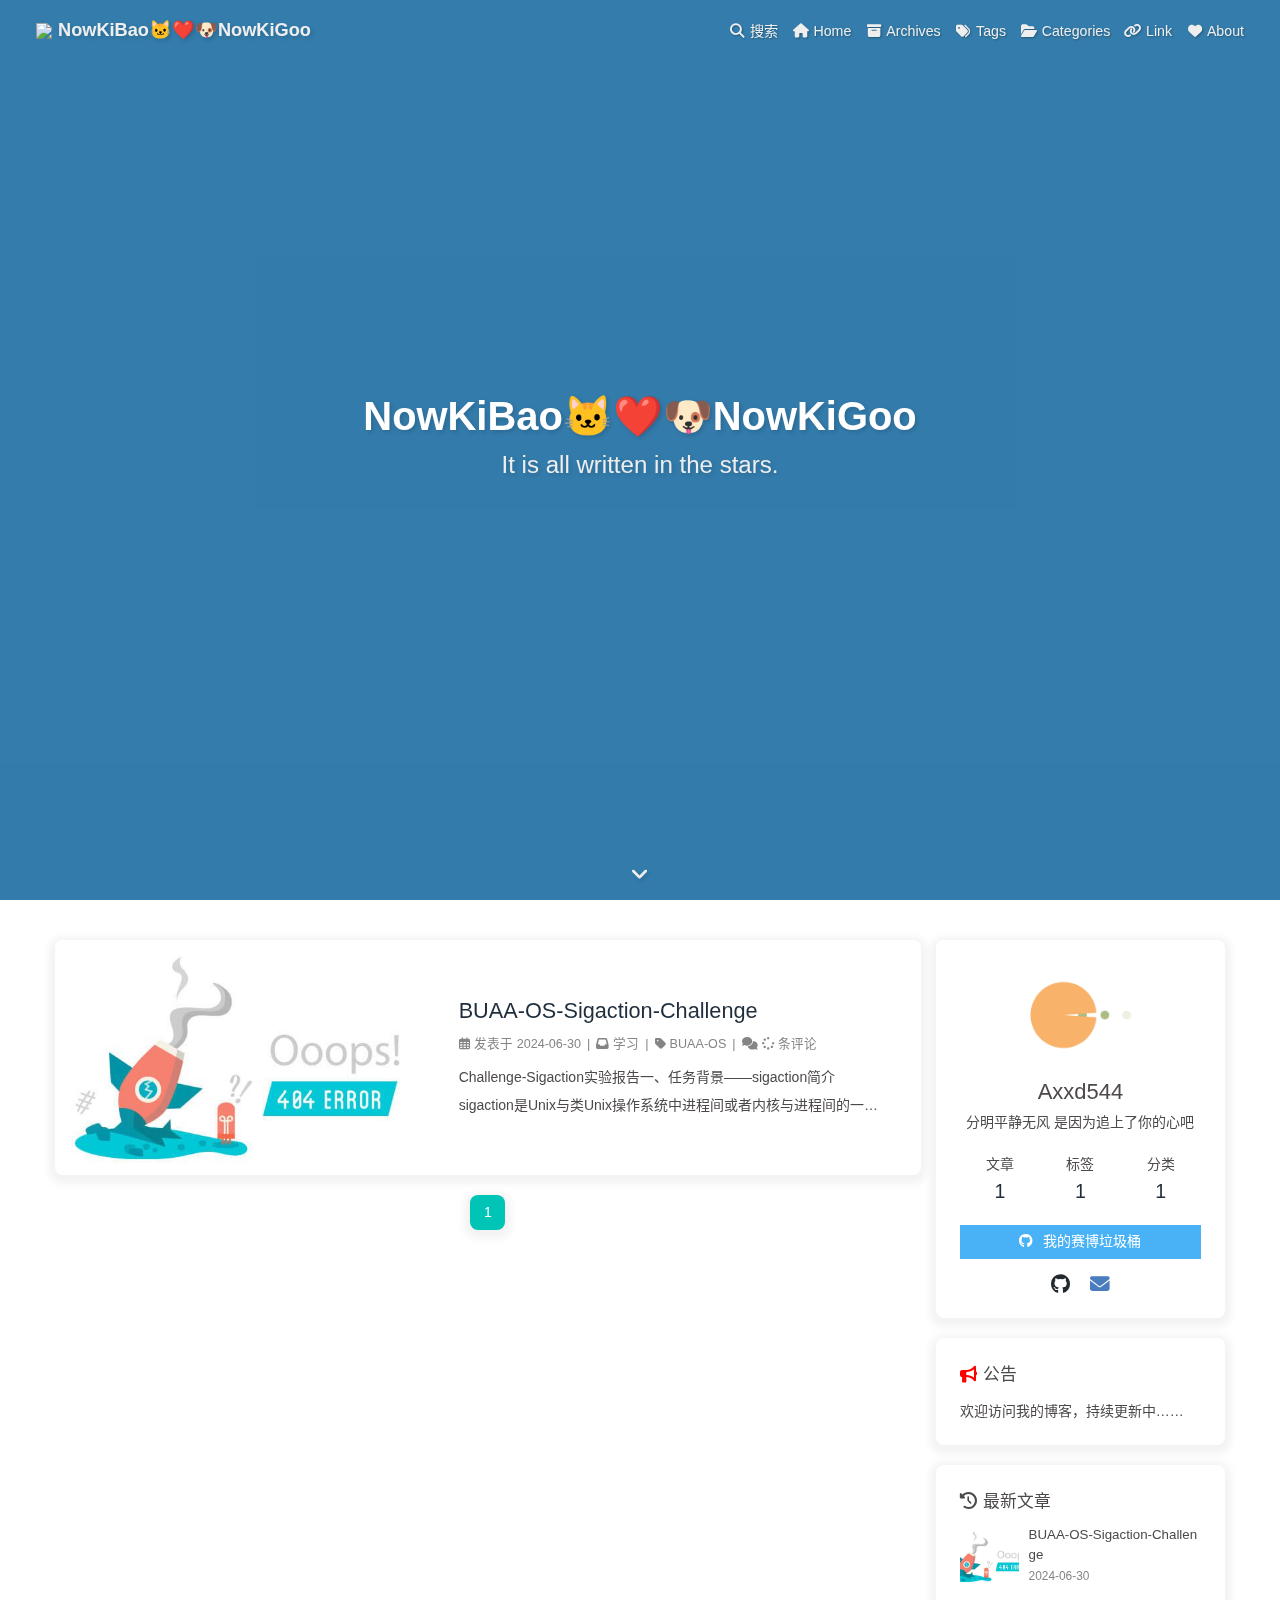
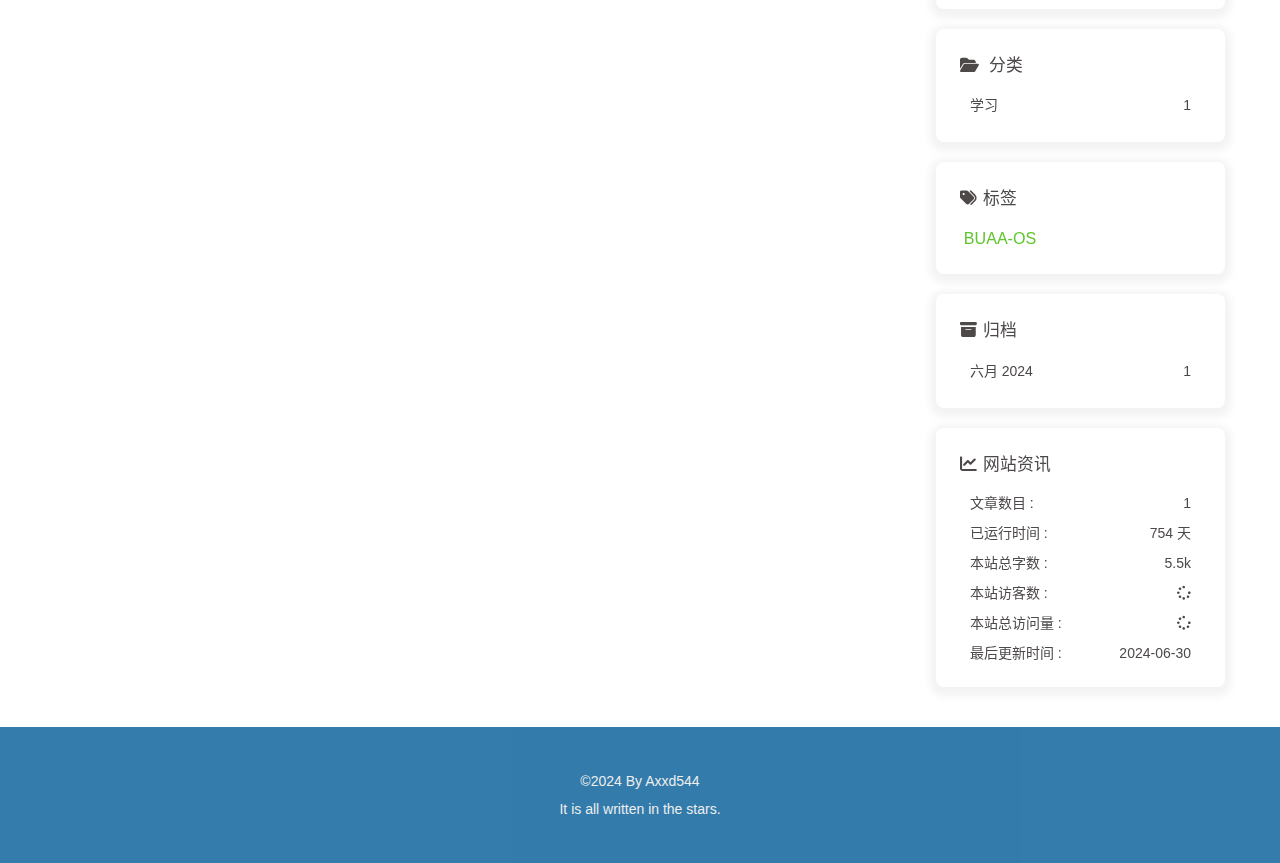
==== index.html @ 332877c7 "Site updated: 2024-06-30 18:01:57" ====
<!DOCTYPE html><html lang="zh-CN" data-theme="light"><head><meta charset="UTF-8"><meta http-equiv="X-UA-Compatible" content="IE=edge"><meta name="viewport" content="width=device-width, initial-scale=1.0,viewport-fit=cover"><title>NowKiBao🐱❤️🐶NowKiGoo</title><meta name="author" content="Axxd544"><meta name="copyright" content="Axxd544"><meta name="format-detection" content="telephone=no"><meta name="theme-color" content="#ffffff"><meta name="description" content="分明平静无风 是因为追上了你的心吧">
<meta property="og:type" content="website">
<meta property="og:title" content="NowKiBao🐱❤️🐶NowKiGoo">
<meta property="og:url" content="http://axxd544.github.io/index.html">
<meta property="og:site_name" content="NowKiBao🐱❤️🐶NowKiGoo">
<meta property="og:description" content="分明平静无风 是因为追上了你的心吧">
<meta property="og:locale" content="zh_CN">
<meta property="og:image" content="http://axxd544.github.io/img/%E5%BE%AE%E4%BF%A1%E5%9B%BE%E7%89%87_20240629170330.jpg">
<meta property="article:author" content="Axxd544">
<meta property="article:tag" content="BUAA, &#39;软件学院&#39;, &#39;恋爱日常&#39;, &#39;学习日常&#39;">
<meta name="twitter:card" content="summary">
<meta name="twitter:image" content="http://axxd544.github.io/img/%E5%BE%AE%E4%BF%A1%E5%9B%BE%E7%89%87_20240629170330.jpg"><link rel="shortcut icon" href="/img%5C%E5%BE%AE%E4%BF%A1%E5%9B%BE%E7%89%87_20240629171935.jpg"><link rel="canonical" href="http://axxd544.github.io/index.html"><link rel="preconnect" href="//cdn.jsdelivr.net"/><link rel="preconnect" href="//busuanzi.ibruce.info"/><link rel="stylesheet" href="/css/index.css?v=4.13.0"><link rel="stylesheet" href="https://cdn.jsdelivr.net/npm/@fortawesome/fontawesome-free@6.5.1/css/all.min.css"><link rel="stylesheet" href="https://cdn.jsdelivr.net/npm/@fancyapps/ui@5.0.33/dist/fancybox/fancybox.min.css" media="print" onload="this.media='all'"><script>const GLOBAL_CONFIG = {
  root: '/',
  algolia: undefined,
  localSearch: {"path":"/search.xml","preload":false,"top_n_per_article":5,"unescape":true,"languages":{"hits_empty":"找不到您查询的内容：${query}","hits_stats":"共找到 ${hits} 篇文章"}},
  translate: undefined,
  noticeOutdate: undefined,
  highlight: {"plugin":"highlight.js","highlightCopy":true,"highlightLang":true,"highlightHeightLimit":200},
  copy: {
    success: '复制成功',
    error: '复制错误',
    noSupport: '浏览器不支持'
  },
  relativeDate: {
    homepage: false,
    post: false
  },
  runtime: '天',
  dateSuffix: {
    just: '刚刚',
    min: '分钟前',
    hour: '小时前',
    day: '天前',
    month: '个月前'
  },
  copyright: {"limitCount":50,"languages":{"author":"作者: Axxd544","link":"链接: ","source":"来源: NowKiBao🐱❤️🐶NowKiGoo","info":"著作权归作者所有。商业转载请联系作者获得授权，非商业转载请注明出处。"}},
  lightbox: 'fancybox',
  Snackbar: undefined,
  infinitegrid: {
    js: 'https://cdn.jsdelivr.net/npm/@egjs/infinitegrid@4.11.1/dist/infinitegrid.min.js',
    buttonText: '加载更多'
  },
  isPhotoFigcaption: false,
  islazyload: false,
  isAnchor: false,
  percent: {
    toc: true,
    rightside: false,
  },
  autoDarkmode: false
}</script><script id="config-diff">var GLOBAL_CONFIG_SITE = {
  title: 'NowKiBao🐱❤️🐶NowKiGoo',
  isPost: false,
  isHome: true,
  isHighlightShrink: false,
  isToc: false,
  postUpdate: '2024-06-30 18:00:19'
}</script><script>(win=>{
      win.saveToLocal = {
        set: (key, value, ttl) => {
          if (ttl === 0) return
          const now = Date.now()
          const expiry = now + ttl * 86400000
          const item = {
            value,
            expiry
          }
          localStorage.setItem(key, JSON.stringify(item))
        },
      
        get: key => {
          const itemStr = localStorage.getItem(key)
      
          if (!itemStr) {
            return undefined
          }
          const item = JSON.parse(itemStr)
          const now = Date.now()
      
          if (now > item.expiry) {
            localStorage.removeItem(key)
            return undefined
          }
          return item.value
        }
      }
    
      win.getScript = (url, attr = {}) => new Promise((resolve, reject) => {
        const script = document.createElement('script')
        script.src = url
        script.async = true
        script.onerror = reject
        script.onload = script.onreadystatechange = function() {
          const loadState = this.readyState
          if (loadState && loadState !== 'loaded' && loadState !== 'complete') return
          script.onload = script.onreadystatechange = null
          resolve()
        }

        Object.keys(attr).forEach(key => {
          script.setAttribute(key, attr[key])
        })

        document.head.appendChild(script)
      })
    
      win.getCSS = (url, id = false) => new Promise((resolve, reject) => {
        const link = document.createElement('link')
        link.rel = 'stylesheet'
        link.href = url
        if (id) link.id = id
        link.onerror = reject
        link.onload = link.onreadystatechange = function() {
          const loadState = this.readyState
          if (loadState && loadState !== 'loaded' && loadState !== 'complete') return
          link.onload = link.onreadystatechange = null
          resolve()
        }
        document.head.appendChild(link)
      })
    
      win.activateDarkMode = () => {
        document.documentElement.setAttribute('data-theme', 'dark')
        if (document.querySelector('meta[name="theme-color"]') !== null) {
          document.querySelector('meta[name="theme-color"]').setAttribute('content', '#0d0d0d')
        }
      }
      win.activateLightMode = () => {
        document.documentElement.setAttribute('data-theme', 'light')
        if (document.querySelector('meta[name="theme-color"]') !== null) {
          document.querySelector('meta[name="theme-color"]').setAttribute('content', '#ffffff')
        }
      }
      const t = saveToLocal.get('theme')
    
        if (t === 'dark') activateDarkMode()
        else if (t === 'light') activateLightMode()
      
      const asideStatus = saveToLocal.get('aside-status')
      if (asideStatus !== undefined) {
        if (asideStatus === 'hide') {
          document.documentElement.classList.add('hide-aside')
        } else {
          document.documentElement.classList.remove('hide-aside')
        }
      }
    
      const detectApple = () => {
        if(/iPad|iPhone|iPod|Macintosh/.test(navigator.userAgent)){
          document.documentElement.classList.add('apple')
        }
      }
      detectApple()
    })(window)</script><meta name="generator" content="Hexo 7.2.0"></head><body><div id="loading-box"><div class="loading-left-bg"></div><div class="loading-right-bg"></div><div class="spinner-box"><div class="configure-border-1"><div class="configure-core"></div></div><div class="configure-border-2"><div class="configure-core"></div></div><div class="loading-word">加载中...</div></div></div><script>(()=>{
  const $loadingBox = document.getElementById('loading-box')
  const $body = document.body
  const preloader = {
    endLoading: () => {
      $body.style.overflow = ''
      $loadingBox.classList.add('loaded')
    },
    initLoading: () => {
      $body.style.overflow = 'hidden'
      $loadingBox.classList.remove('loaded')
    }
  }

  preloader.initLoading()
  window.addEventListener('load',() => { preloader.endLoading() })

  if (false) {
    document.addEventListener('pjax:send', () => { preloader.initLoading() })
    document.addEventListener('pjax:complete', () => { preloader.endLoading() })
  }
})()</script><div id="web_bg"></div><div id="sidebar"><div id="menu-mask"></div><div id="sidebar-menus"><div class="avatar-img is-center"><img src="/img%5C%E5%BE%AE%E4%BF%A1%E5%9B%BE%E7%89%87_20240629170330.jpg" onerror="onerror=null;src='/img/friend_404.gif'" alt="avatar"/></div><div class="sidebar-site-data site-data is-center"><a href="/archives/"><div class="headline">文章</div><div class="length-num">1</div></a><a href="/tags/"><div class="headline">标签</div><div class="length-num">1</div></a><a href="/categories/"><div class="headline">分类</div><div class="length-num">1</div></a></div><hr class="custom-hr"/><div class="menus_items"><div class="menus_item"><a class="site-page" href="/"><i class="fa-fw fas fa-home"></i><span> Home</span></a></div><div class="menus_item"><a class="site-page" href="/archives/"><i class="fa-fw fas fa-archive"></i><span> Archives</span></a></div><div class="menus_item"><a class="site-page" href="/tags/"><i class="fa-fw fas fa-tags"></i><span> Tags</span></a></div><div class="menus_item"><a class="site-page" href="/categories/"><i class="fa-fw fas fa-folder-open"></i><span> Categories</span></a></div><div class="menus_item"><a class="site-page" href="/link/"><i class="fa-fw fas fa-link"></i><span> Link</span></a></div><div class="menus_item"><a class="site-page" href="/about/"><i class="fa-fw fas fa-heart"></i><span> About</span></a></div></div></div></div><div class="page" id="body-wrap"><header class="full_page fixed" id="page-header" style="background-image: url('/img%5C%E5%BE%AE%E4%BF%A1%E5%9B%BE%E7%89%87_20240630100928.jpg')"><nav id="nav"><span id="blog-info"><a href="/" title="NowKiBao🐱❤️🐶NowKiGoo"><img class="site-icon" src="/img%5C%E5%BE%AE%E4%BF%A1%E5%9B%BE%E7%89%87_20240629170144.jpg"/><span class="site-name">NowKiBao🐱❤️🐶NowKiGoo</span></a></span><div id="menus"><div id="search-button"><a class="site-page social-icon search" href="javascript:void(0);"><i class="fas fa-search fa-fw"></i><span> 搜索</span></a></div><div class="menus_items"><div class="menus_item"><a class="site-page" href="/"><i class="fa-fw fas fa-home"></i><span> Home</span></a></div><div class="menus_item"><a class="site-page" href="/archives/"><i class="fa-fw fas fa-archive"></i><span> Archives</span></a></div><div class="menus_item"><a class="site-page" href="/tags/"><i class="fa-fw fas fa-tags"></i><span> Tags</span></a></div><div class="menus_item"><a class="site-page" href="/categories/"><i class="fa-fw fas fa-folder-open"></i><span> Categories</span></a></div><div class="menus_item"><a class="site-page" href="/link/"><i class="fa-fw fas fa-link"></i><span> Link</span></a></div><div class="menus_item"><a class="site-page" href="/about/"><i class="fa-fw fas fa-heart"></i><span> About</span></a></div></div><div id="toggle-menu"><a class="site-page" href="javascript:void(0);"><i class="fas fa-bars fa-fw"></i></a></div></div></nav><div id="site-info"><h1 id="site-title">NowKiBao🐱❤️🐶NowKiGoo</h1><div id="site-subtitle"><span id="subtitle"></span></div><div id="site_social_icons"><a class="social-icon" href="https://github.com/axxd544" target="_blank" title="Github"><i class="fab fa-github" style="color: #24292e;"></i></a><a class="social-icon" href="mailto:2011572977@qq.com" target="_blank" title="Email"><i class="fas fa-envelope" style="color: #4a7dbe;"></i></a></div></div><div id="scroll-down"><i class="fas fa-angle-down scroll-down-effects"></i></div></header><main class="layout" id="content-inner"><div class="recent-posts" id="recent-posts"><div class="recent-post-item"><div class="post_cover left"><a href="/2024/06/30/BUAA-OS-Challenge-Sigaction/" title="BUAA-OS-Sigaction-Challenge"><img class="post-bg" src="/img%5C%E5%BE%AE%E4%BF%A1%E5%9B%BE%E7%89%87_20240630100942.jpg" onerror="this.onerror=null;this.src='/img/404.jpg'" alt="BUAA-OS-Sigaction-Challenge"></a></div><div class="recent-post-info"><a class="article-title" href="/2024/06/30/BUAA-OS-Challenge-Sigaction/" title="BUAA-OS-Sigaction-Challenge">BUAA-OS-Sigaction-Challenge</a><div class="article-meta-wrap"><span class="post-meta-date"><i class="far fa-calendar-alt"></i><span class="article-meta-label">发表于</span><time datetime="2024-06-29T16:00:00.000Z" title="发表于 2024-06-30 00:00:00">2024-06-30</time></span><span class="article-meta"><span class="article-meta-separator">|</span><i class="fas fa-inbox"></i><a class="article-meta__categories" href="/categories/%E5%AD%A6%E4%B9%A0/">学习</a></span><span class="article-meta tags"><span class="article-meta-separator">|</span><i class="fas fa-tag"></i><a class="article-meta__tags" href="/tags/BUAA-OS/">BUAA-OS</a></span><span class="article-meta"><span class="article-meta-separator">|</span><i class="fas fa-comments"></i><a href="/2024/06/30/BUAA-OS-Challenge-Sigaction/#post-comment"><span class="valine-comment-count" data-xid="/2024/06/30/BUAA-OS-Challenge-Sigaction/"><i class="fa-solid fa-spinner fa-spin"></i></span></a><span class="article-meta-label"> 条评论</span></span></div><div class="content">Challenge-Sigaction实验报告一、任务背景——sigaction简介sigaction是Unix与类Unix操作系统中进程间或者内核与进程间的一种异步通信，用来提醒一个进程某一信号已经发生。

当一个信号被发送给一个进程时, 内核会中断进程的正常控制流，转而执行与该信号相关的用户态处理函数进行处理，在执行该处理函数前，会将该信号所设置的信号屏蔽集加入到进程的信号屏蔽集中，在执行完该用户态处理函数后，又会将恢复原来的信号屏蔽集;本次实验只需实现[1,32]普通信号，无需考虑[33,64]的实时信号。
二、实现思路1. 概述综合本次实验的指导书、讨论区助教的总结和大佬们的指点、往届学长学姐宝贵的博客，我对此次任务形成的大致思路以及编码流程如下：

在进程控制块中添加用于存储该进程已注册的信号、当前待处理的信号、当前屏蔽的信号集、用于实现信号重入的信号屏蔽栈、信号异常处理函数的入口的数据结构。
在用户态实现一系列用于处理信号集的函数，其中涉及到进程控制块数据改变的需要配合系统调用来实现，这也是此次实验初次上手比较困难的一部分。
仿照tlb_mod异常处理实现信号异常处理，完成 ...</div></div></div><nav id="pagination"><div class="pagination"><span class="page-number current">1</span></div></nav></div><div class="aside-content" id="aside-content"><div class="card-widget card-info"><div class="is-center"><div class="avatar-img"><img src="/img%5C%E5%BE%AE%E4%BF%A1%E5%9B%BE%E7%89%87_20240629170330.jpg" onerror="this.onerror=null;this.src='/img/friend_404.gif'" alt="avatar"/></div><div class="author-info__name">Axxd544</div><div class="author-info__description">分明平静无风 是因为追上了你的心吧</div></div><div class="card-info-data site-data is-center"><a href="/archives/"><div class="headline">文章</div><div class="length-num">1</div></a><a href="/tags/"><div class="headline">标签</div><div class="length-num">1</div></a><a href="/categories/"><div class="headline">分类</div><div class="length-num">1</div></a></div><a id="card-info-btn" target="_blank" rel="noopener" href="https://github.com/axxd544"><i class="fab fa-github"></i><span>我的赛博垃圾桶</span></a><div class="card-info-social-icons is-center"><a class="social-icon" href="https://github.com/axxd544" target="_blank" title="Github"><i class="fab fa-github" style="color: #24292e;"></i></a><a class="social-icon" href="mailto:2011572977@qq.com" target="_blank" title="Email"><i class="fas fa-envelope" style="color: #4a7dbe;"></i></a></div></div><div class="card-widget card-announcement"><div class="item-headline"><i class="fas fa-bullhorn fa-shake"></i><span>公告</span></div><div class="announcement_content">欢迎访问我的博客，持续更新中……</div></div><div class="sticky_layout"><div class="card-widget card-recent-post"><div class="item-headline"><i class="fas fa-history"></i><span>最新文章</span></div><div class="aside-list"><div class="aside-list-item"><a class="thumbnail" href="/2024/06/30/BUAA-OS-Challenge-Sigaction/" title="BUAA-OS-Sigaction-Challenge"><img src="/img%5C%E5%BE%AE%E4%BF%A1%E5%9B%BE%E7%89%87_20240630100942.jpg" onerror="this.onerror=null;this.src='/img/404.jpg'" alt="BUAA-OS-Sigaction-Challenge"/></a><div class="content"><a class="title" href="/2024/06/30/BUAA-OS-Challenge-Sigaction/" title="BUAA-OS-Sigaction-Challenge">BUAA-OS-Sigaction-Challenge</a><time datetime="2024-06-29T16:00:00.000Z" title="发表于 2024-06-30 00:00:00">2024-06-30</time></div></div></div></div><div class="card-widget card-categories"><div class="item-headline">
            <i class="fas fa-folder-open"></i>
            <span>分类</span>
            
            </div>
            <ul class="card-category-list" id="aside-cat-list">
            <li class="card-category-list-item "><a class="card-category-list-link" href="/categories/%E5%AD%A6%E4%B9%A0/"><span class="card-category-list-name">学习</span><span class="card-category-list-count">1</span></a></li>
            </ul></div><div class="card-widget card-tags"><div class="item-headline"><i class="fas fa-tags"></i><span>标签</span></div><div class="card-tag-cloud"><a href="/tags/BUAA-OS/" style="font-size: 1.15em; color: rgb(94, 199, 45)">BUAA-OS</a></div></div><div class="card-widget card-archives"><div class="item-headline"><i class="fas fa-archive"></i><span>归档</span></div><ul class="card-archive-list"><li class="card-archive-list-item"><a class="card-archive-list-link" href="/archives/2024/06/"><span class="card-archive-list-date">六月 2024</span><span class="card-archive-list-count">1</span></a></li></ul></div><div class="card-widget card-webinfo"><div class="item-headline"><i class="fas fa-chart-line"></i><span>网站资讯</span></div><div class="webinfo"><div class="webinfo-item"><div class="item-name">文章数目 :</div><div class="item-count">1</div></div><div class="webinfo-item"><div class="item-name">已运行时间 :</div><div class="item-count" id="runtimeshow" data-publishDate="2024-06-29T16:00:00.000Z"><i class="fa-solid fa-spinner fa-spin"></i></div></div><div class="webinfo-item"><div class="item-name">本站总字数 :</div><div class="item-count">5.5k</div></div><div class="webinfo-item"><div class="item-name">本站访客数 :</div><div class="item-count" id="busuanzi_value_site_uv"><i class="fa-solid fa-spinner fa-spin"></i></div></div><div class="webinfo-item"><div class="item-name">本站总访问量 :</div><div class="item-count" id="busuanzi_value_site_pv"><i class="fa-solid fa-spinner fa-spin"></i></div></div><div class="webinfo-item"><div class="item-name">最后更新时间 :</div><div class="item-count" id="last-push-date" data-lastPushDate="2024-06-30T10:00:18.952Z"><i class="fa-solid fa-spinner fa-spin"></i></div></div></div></div></div></div></main><footer id="footer" style="background-image: url('/img%5C%E5%BE%AE%E4%BF%A1%E5%9B%BE%E7%89%87_20240630100928.jpg')"><div id="footer-wrap"><div class="copyright">&copy;2024 By Axxd544</div><div class="footer_custom_text">It is all written in the stars.</div></div></footer></div><div id="rightside"><div id="rightside-config-hide"><button id="darkmode" type="button" title="浅色和深色模式转换"><i class="fas fa-adjust"></i></button><button id="hide-aside-btn" type="button" title="单栏和双栏切换"><i class="fas fa-arrows-alt-h"></i></button></div><div id="rightside-config-show"><button id="rightside-config" type="button" title="设置"><i class="fas fa-cog fa-spin"></i></button><button id="go-up" type="button" title="回到顶部"><span class="scroll-percent"></span><i class="fas fa-arrow-up"></i></button></div></div><div><script src="/js/utils.js?v=4.13.0"></script><script src="/js/main.js?v=4.13.0"></script><script src="https://cdn.jsdelivr.net/npm/@fancyapps/ui@5.0.33/dist/fancybox/fancybox.umd.min.js"></script><script src="https://cdn.jsdelivr.net/npm/instant.page@5.2.0/instantpage.min.js" type="module"></script><script>function panguFn () {
  if (typeof pangu === 'object') pangu.autoSpacingPage()
  else {
    getScript('https://cdn.jsdelivr.net/npm/pangu@4.0.7/dist/browser/pangu.min.js')
      .then(() => {
        pangu.autoSpacingPage()
      })
  }
}

function panguInit () {
  if (false){
    GLOBAL_CONFIG_SITE.isPost && panguFn()
  } else {
    panguFn()
  }
}

document.addEventListener('DOMContentLoaded', panguInit)</script><div class="js-pjax"><script>(() => {
  function loadValine () {
    function initValine () {
      let initData = {
        el: '#vcomment',
        appId: 'LpfSIWXI7CT755qlS4rlcq2J-gzGzoHsz',
        appKey: 'XMtZ6ZyPlttmkitbupqgn2Dq',
        serverURLs: ''
      }
      
      const valine = new Valine(initData)
    }

    if (typeof Valine === 'function') initValine() 
    else getScript('https://cdn.jsdelivr.net/npm/valine@1.5.1/dist/Valine.min.js').then(initValine)
  }

  window.pjax ? loadValine() : window.addEventListener('load', loadValine)
})()</script><script>window.typedJSFn = {
  init: (str) => {
    window.typed = new Typed('#subtitle', Object.assign({
      strings: str,
      startDelay: 300,
      typeSpeed: 150,
      loop: true,
      backSpeed: 50,
    }, null))
  },
  run: (subtitleType) => {
    if (false) {
      if (typeof Typed === 'function') {
        subtitleType()
      } else {
        getScript('https://cdn.jsdelivr.net/npm/typed.js@2.1.0/dist/typed.umd.min.js').then(subtitleType)
      }
    } else {
      subtitleType()
    }
  }
}
</script><script>function subtitleType () {
  if (false) {
    typedJSFn.init(["It is all written in the stars."])
  } else {
    document.getElementById("subtitle").textContent = "It is all written in the stars."
  }
}
typedJSFn.run(subtitleType)</script><script>(() => {
  const $mermaid = document.querySelectorAll('#article-container .mermaid-wrap')
  if ($mermaid.length === 0) return
  const runMermaid = () => {
    window.loadMermaid = true
    const theme = document.documentElement.getAttribute('data-theme') === 'dark' ? 'dark' : 'default'

    Array.from($mermaid).forEach((item, index) => {
      const mermaidSrc = item.firstElementChild
      const mermaidThemeConfig = '%%{init:{ \'theme\':\'' + theme + '\'}}%%\n'
      const mermaidID = 'mermaid-' + index
      const mermaidDefinition = mermaidThemeConfig + mermaidSrc.textContent

      const renderFn = mermaid.render(mermaidID, mermaidDefinition)

      const renderV10 = () => {
        renderFn.then(({svg}) => {
          mermaidSrc.insertAdjacentHTML('afterend', svg)
        })
      }

      const renderV9 = svg => {
        mermaidSrc.insertAdjacentHTML('afterend', svg)
      }

      typeof renderFn === 'string' ? renderV9(renderFn) : renderV10()
    })
  }

  const loadMermaid = () => {
    window.loadMermaid ? runMermaid() : getScript('https://cdn.jsdelivr.net/npm/mermaid@10.8.0/dist/mermaid.min.js').then(runMermaid)
  }

  btf.addGlobalFn('themeChange', runMermaid, 'mermaid')

  window.pjax ? loadMermaid() : document.addEventListener('DOMContentLoaded', loadMermaid)
})()</script></div><canvas class="fireworks" mobile="false"></canvas><script src="https://cdn.jsdelivr.net/npm/butterfly-extsrc@1.1.3/dist/fireworks.min.js"></script><script id="canvas_nest" defer="defer" color="0,0,255" opacity="0.7" zIndex="-1" count="99" mobile="false" src="https://cdn.jsdelivr.net/npm/butterfly-extsrc@1.1.3/dist/canvas-nest.min.js"></script><script src="https://cdn.jsdelivr.net/npm/butterfly-extsrc@1.1.3/dist/activate-power-mode.min.js"></script><script>POWERMODE.colorful = true;
POWERMODE.shake = false;
POWERMODE.mobile = false;
document.body.addEventListener('input', POWERMODE);
</script><script id="click-show-text" src="https://cdn.jsdelivr.net/npm/butterfly-extsrc@1.1.3/dist/click-show-text.min.js" data-mobile="false" data-text="I,LOVE,YOU" data-fontsize="15px" data-random="false" async="async"></script><script async data-pjax src="//busuanzi.ibruce.info/busuanzi/2.3/busuanzi.pure.mini.js"></script><div id="local-search"><div class="search-dialog"><nav class="search-nav"><span class="search-dialog-title">搜索</span><span id="loading-status"></span><button class="search-close-button"><i class="fas fa-times"></i></button></nav><div class="is-center" id="loading-database"><i class="fas fa-spinner fa-pulse"></i><span>  数据库加载中</span></div><div class="search-wrap"><div id="local-search-input"><div class="local-search-box"><input class="local-search-box--input" placeholder="搜索文章" type="text"/></div></div><hr/><div id="local-search-results"></div><div id="local-search-stats-wrap"></div></div></div><div id="search-mask"></div><script src="/js/search/local-search.js?v=4.13.0"></script></div></div></body></html>
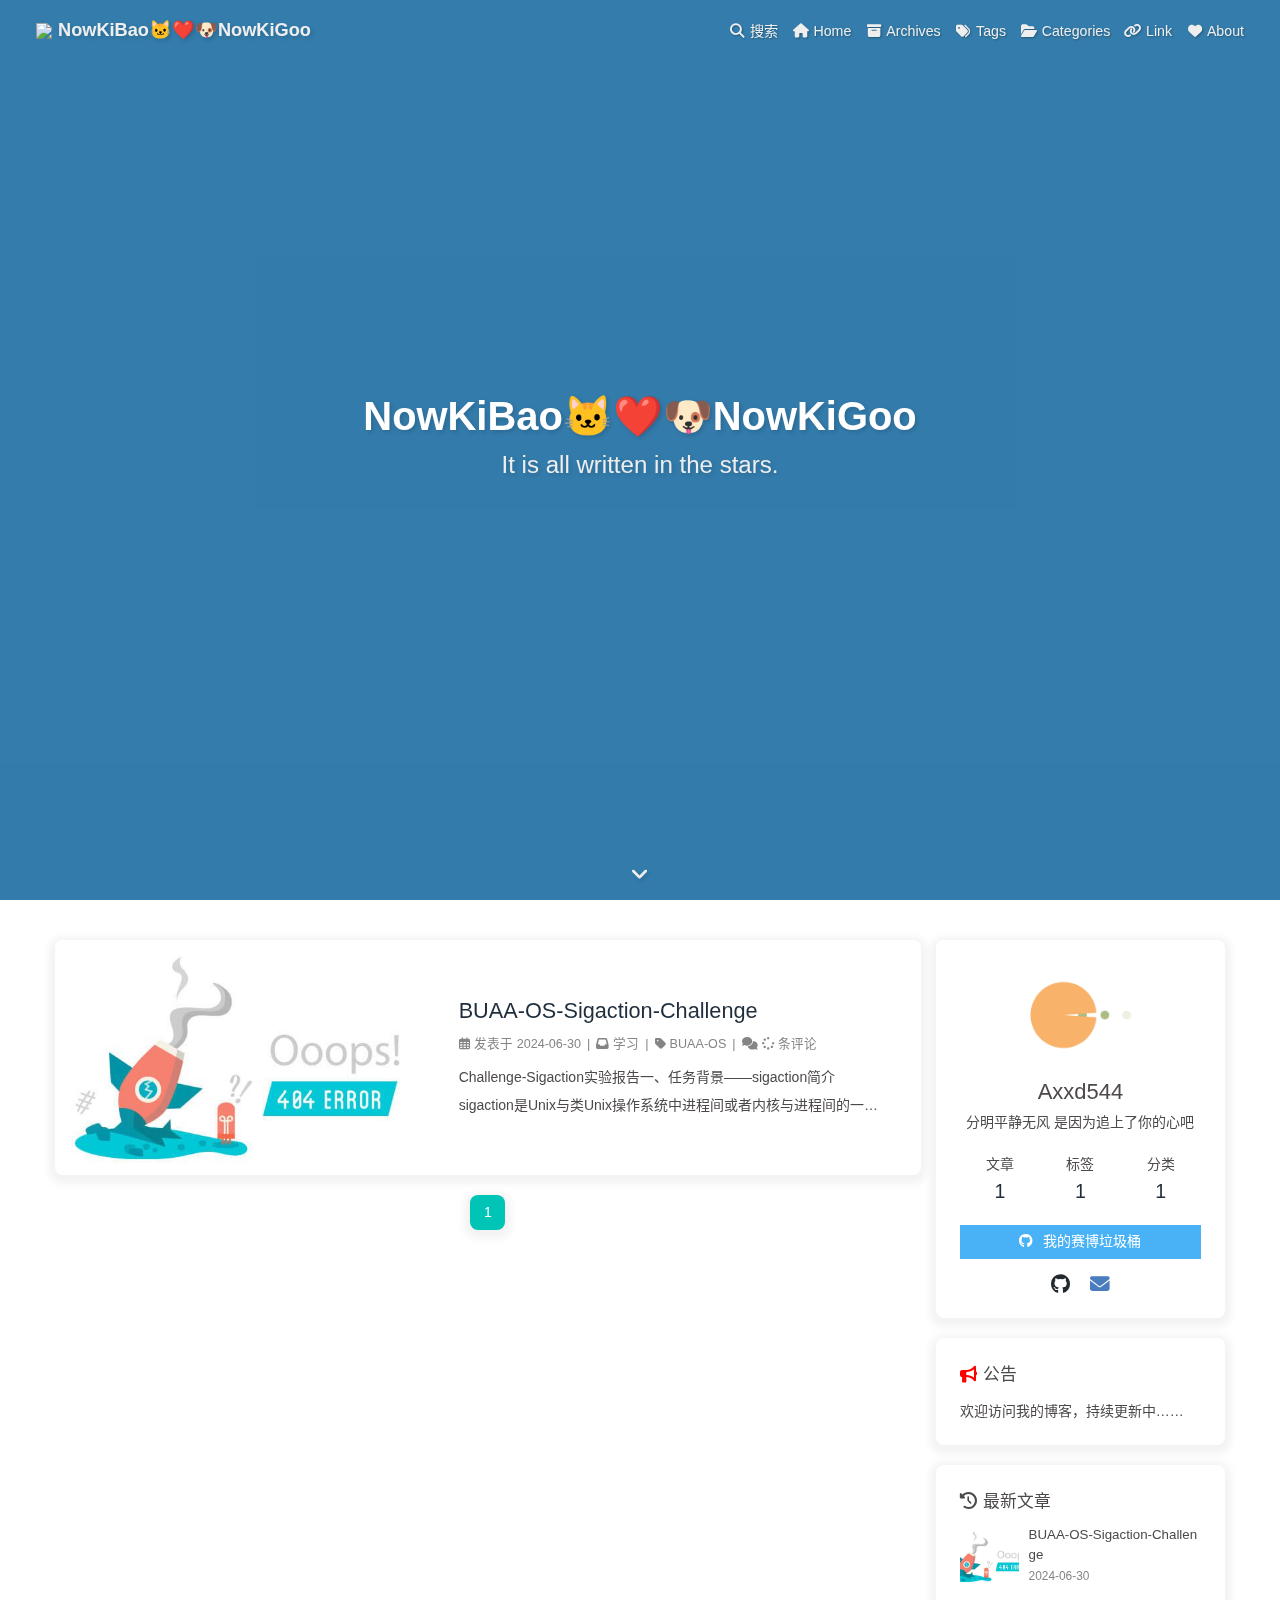
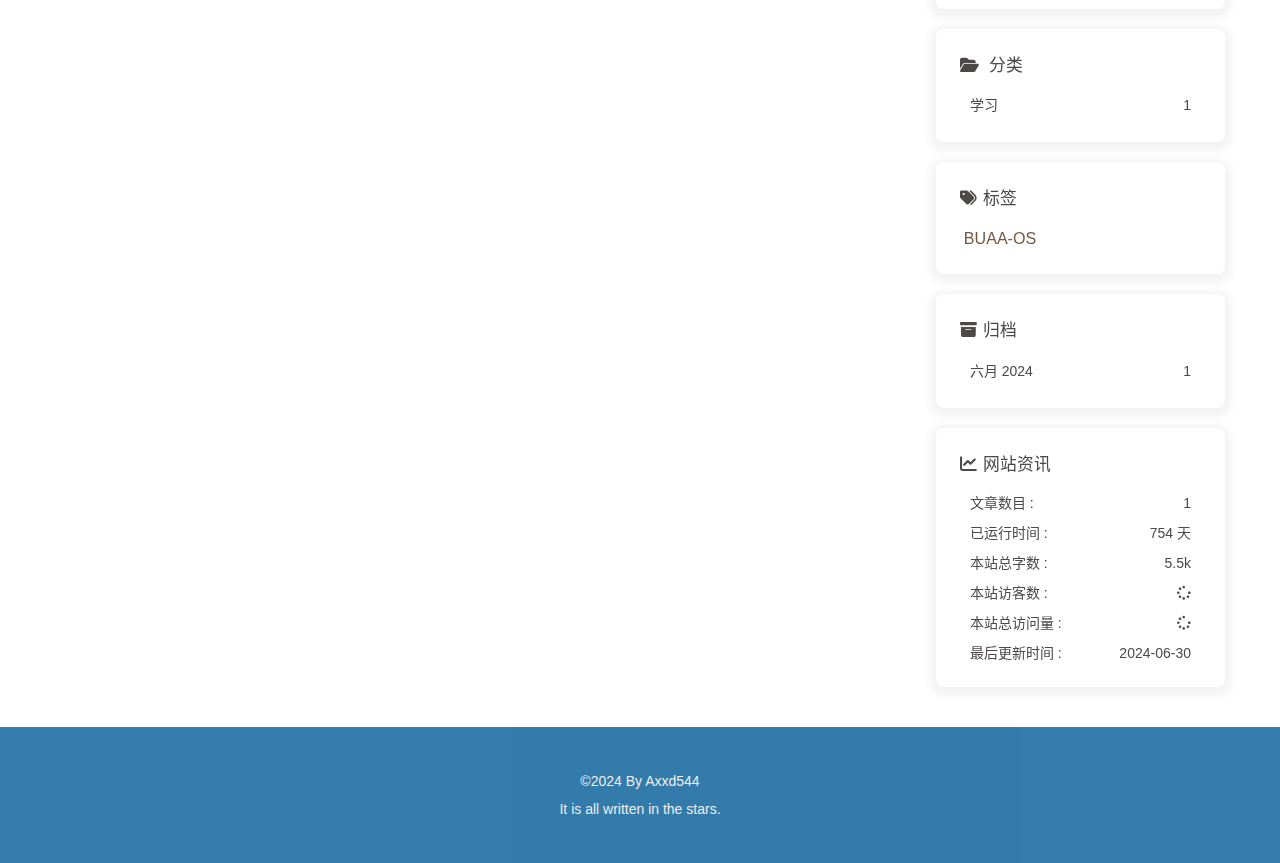
==== commit 29e1057b: "Site updated: 2024-06-30 18:06:42" ====
--- a/index.html
+++ b/index.html
@@ -54,7 +54,7 @@
   isHome: true,
   isHighlightShrink: false,
   isToc: false,
-  postUpdate: '2024-06-30 18:00:19'
+  postUpdate: '2024-06-30 18:06:37'
 }</script><script>(win=>{
       win.saveToLocal = {
         set: (key, value, ttl) => {
@@ -186,7 +186,7 @@
             </div>
             <ul class="card-category-list" id="aside-cat-list">
             <li class="card-category-list-item "><a class="card-category-list-link" href="/categories/%E5%AD%A6%E4%B9%A0/"><span class="card-category-list-name">学习</span><span class="card-category-list-count">1</span></a></li>
-            </ul></div><div class="card-widget card-tags"><div class="item-headline"><i class="fas fa-tags"></i><span>标签</span></div><div class="card-tag-cloud"><a href="/tags/BUAA-OS/" style="font-size: 1.15em; color: rgb(94, 199, 45)">BUAA-OS</a></div></div><div class="card-widget card-archives"><div class="item-headline"><i class="fas fa-archive"></i><span>归档</span></div><ul class="card-archive-list"><li class="card-archive-list-item"><a class="card-archive-list-link" href="/archives/2024/06/"><span class="card-archive-list-date">六月 2024</span><span class="card-archive-list-count">1</span></a></li></ul></div><div class="card-widget card-webinfo"><div class="item-headline"><i class="fas fa-chart-line"></i><span>网站资讯</span></div><div class="webinfo"><div class="webinfo-item"><div class="item-name">文章数目 :</div><div class="item-count">1</div></div><div class="webinfo-item"><div class="item-name">已运行时间 :</div><div class="item-count" id="runtimeshow" data-publishDate="2024-06-29T16:00:00.000Z"><i class="fa-solid fa-spinner fa-spin"></i></div></div><div class="webinfo-item"><div class="item-name">本站总字数 :</div><div class="item-count">5.5k</div></div><div class="webinfo-item"><div class="item-name">本站访客数 :</div><div class="item-count" id="busuanzi_value_site_uv"><i class="fa-solid fa-spinner fa-spin"></i></div></div><div class="webinfo-item"><div class="item-name">本站总访问量 :</div><div class="item-count" id="busuanzi_value_site_pv"><i class="fa-solid fa-spinner fa-spin"></i></div></div><div class="webinfo-item"><div class="item-name">最后更新时间 :</div><div class="item-count" id="last-push-date" data-lastPushDate="2024-06-30T10:00:18.952Z"><i class="fa-solid fa-spinner fa-spin"></i></div></div></div></div></div></div></main><footer id="footer" style="background-image: url('/img%5C%E5%BE%AE%E4%BF%A1%E5%9B%BE%E7%89%87_20240630100928.jpg')"><div id="footer-wrap"><div class="copyright">&copy;2024 By Axxd544</div><div class="footer_custom_text">It is all written in the stars.</div></div></footer></div><div id="rightside"><div id="rightside-config-hide"><button id="darkmode" type="button" title="浅色和深色模式转换"><i class="fas fa-adjust"></i></button><button id="hide-aside-btn" type="button" title="单栏和双栏切换"><i class="fas fa-arrows-alt-h"></i></button></div><div id="rightside-config-show"><button id="rightside-config" type="button" title="设置"><i class="fas fa-cog fa-spin"></i></button><button id="go-up" type="button" title="回到顶部"><span class="scroll-percent"></span><i class="fas fa-arrow-up"></i></button></div></div><div><script src="/js/utils.js?v=4.13.0"></script><script src="/js/main.js?v=4.13.0"></script><script src="https://cdn.jsdelivr.net/npm/@fancyapps/ui@5.0.33/dist/fancybox/fancybox.umd.min.js"></script><script src="https://cdn.jsdelivr.net/npm/instant.page@5.2.0/instantpage.min.js" type="module"></script><script>function panguFn () {
+            </ul></div><div class="card-widget card-tags"><div class="item-headline"><i class="fas fa-tags"></i><span>标签</span></div><div class="card-tag-cloud"><a href="/tags/BUAA-OS/" style="font-size: 1.15em; color: rgb(116, 88, 66)">BUAA-OS</a></div></div><div class="card-widget card-archives"><div class="item-headline"><i class="fas fa-archive"></i><span>归档</span></div><ul class="card-archive-list"><li class="card-archive-list-item"><a class="card-archive-list-link" href="/archives/2024/06/"><span class="card-archive-list-date">六月 2024</span><span class="card-archive-list-count">1</span></a></li></ul></div><div class="card-widget card-webinfo"><div class="item-headline"><i class="fas fa-chart-line"></i><span>网站资讯</span></div><div class="webinfo"><div class="webinfo-item"><div class="item-name">文章数目 :</div><div class="item-count">1</div></div><div class="webinfo-item"><div class="item-name">已运行时间 :</div><div class="item-count" id="runtimeshow" data-publishDate="2024-06-29T16:00:00.000Z"><i class="fa-solid fa-spinner fa-spin"></i></div></div><div class="webinfo-item"><div class="item-name">本站总字数 :</div><div class="item-count">5.5k</div></div><div class="webinfo-item"><div class="item-name">本站访客数 :</div><div class="item-count" id="busuanzi_value_site_uv"><i class="fa-solid fa-spinner fa-spin"></i></div></div><div class="webinfo-item"><div class="item-name">本站总访问量 :</div><div class="item-count" id="busuanzi_value_site_pv"><i class="fa-solid fa-spinner fa-spin"></i></div></div><div class="webinfo-item"><div class="item-name">最后更新时间 :</div><div class="item-count" id="last-push-date" data-lastPushDate="2024-06-30T10:06:37.839Z"><i class="fa-solid fa-spinner fa-spin"></i></div></div></div></div></div></div></main><footer id="footer" style="background-image: url('/img%5C%E5%BE%AE%E4%BF%A1%E5%9B%BE%E7%89%87_20240630100928.jpg')"><div id="footer-wrap"><div class="copyright">&copy;2024 By Axxd544</div><div class="footer_custom_text">It is all written in the stars.</div></div></footer></div><div id="rightside"><div id="rightside-config-hide"><button id="darkmode" type="button" title="浅色和深色模式转换"><i class="fas fa-adjust"></i></button><button id="hide-aside-btn" type="button" title="单栏和双栏切换"><i class="fas fa-arrows-alt-h"></i></button></div><div id="rightside-config-show"><button id="rightside-config" type="button" title="设置"><i class="fas fa-cog fa-spin"></i></button><button id="go-up" type="button" title="回到顶部"><span class="scroll-percent"></span><i class="fas fa-arrow-up"></i></button></div></div><div><script src="/js/utils.js?v=4.13.0"></script><script src="/js/main.js?v=4.13.0"></script><script src="https://cdn.jsdelivr.net/npm/@fancyapps/ui@5.0.33/dist/fancybox/fancybox.umd.min.js"></script><script src="https://cdn.jsdelivr.net/npm/instant.page@5.2.0/instantpage.min.js" type="module"></script><script>function panguFn () {
   if (typeof pangu === 'object') pangu.autoSpacingPage()
   else {
     getScript('https://cdn.jsdelivr.net/npm/pangu@4.0.7/dist/browser/pangu.min.js')
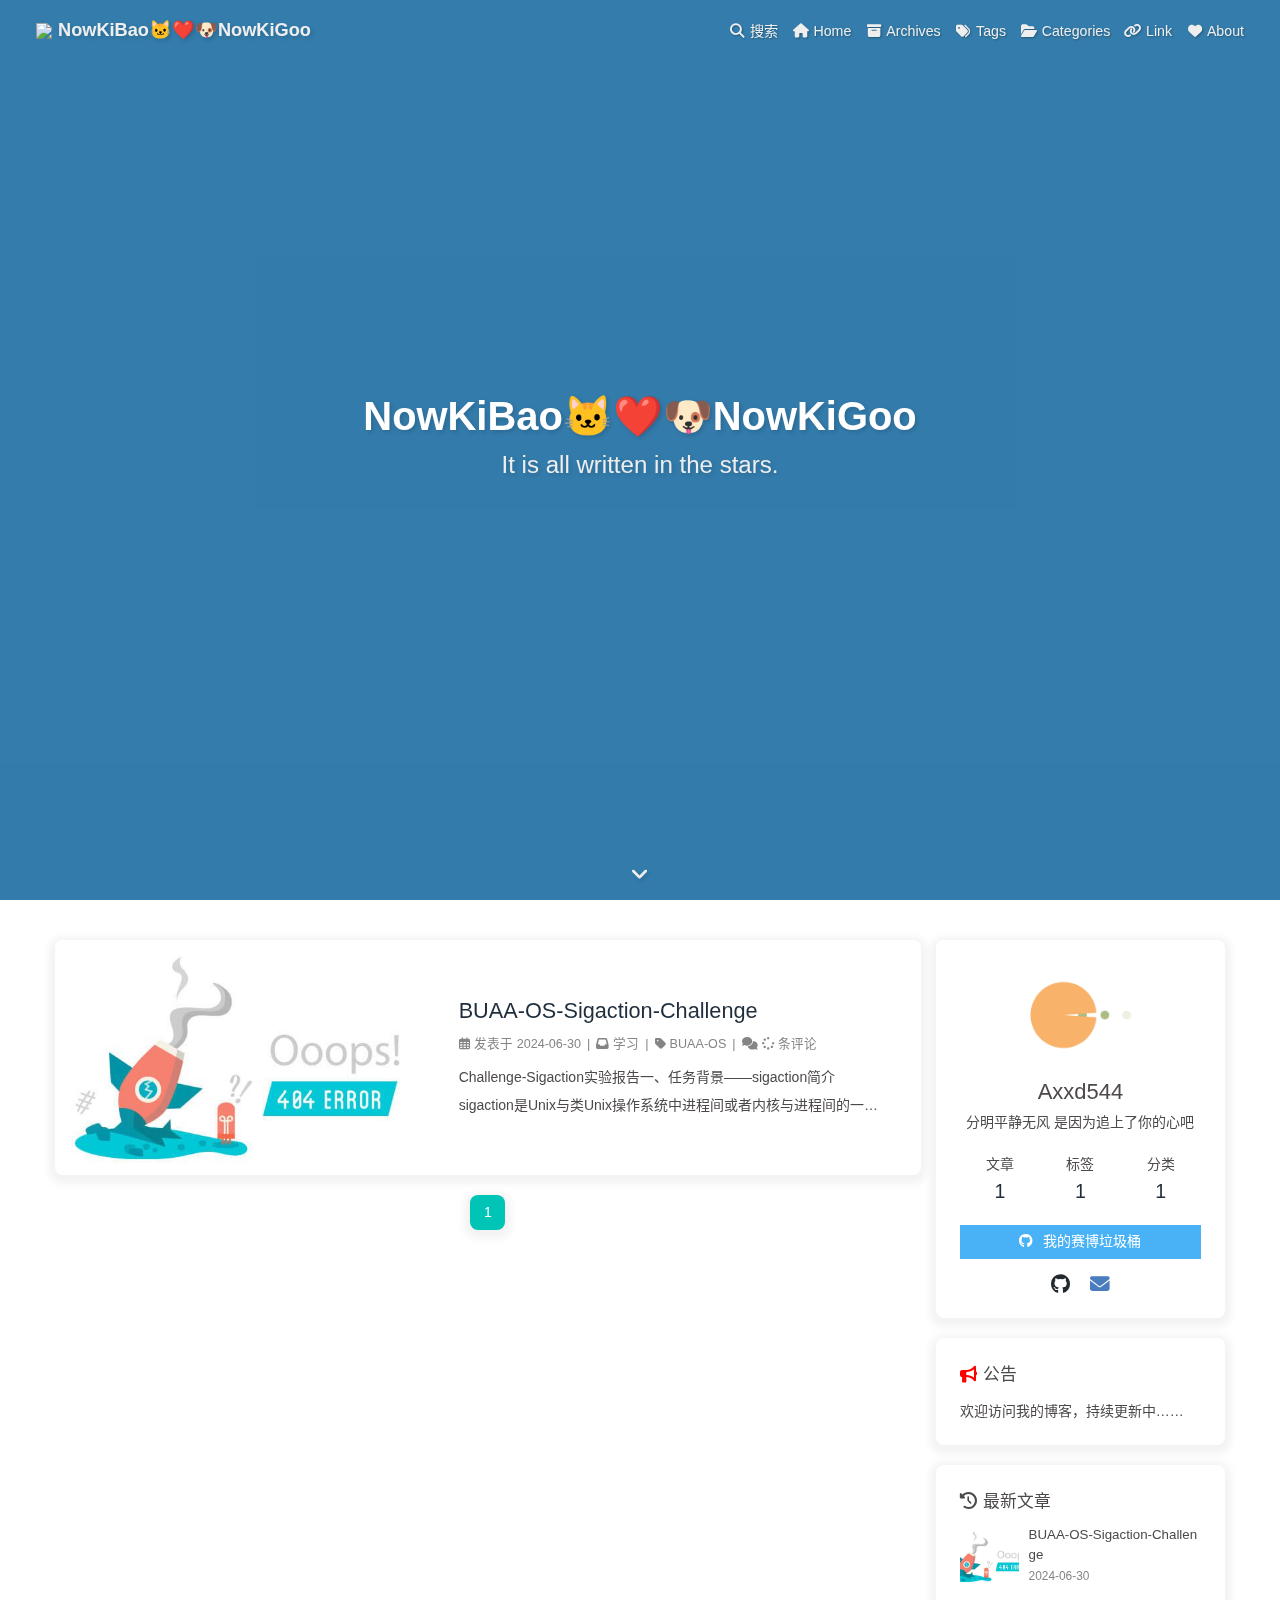
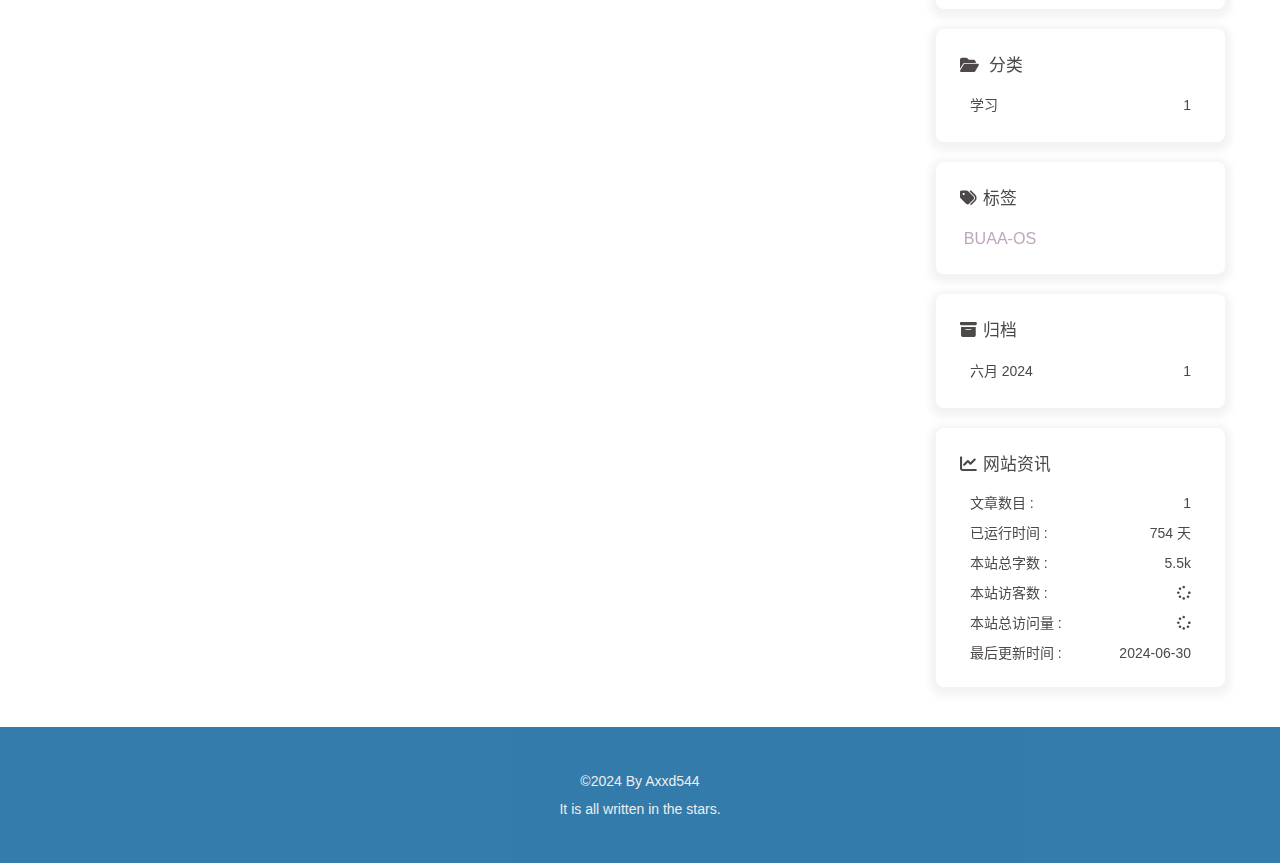
==== commit b9599779: "Site updated: 2024-06-30 18:09:09" ====
--- a/index.html
+++ b/index.html
@@ -54,7 +54,7 @@
   isHome: true,
   isHighlightShrink: false,
   isToc: false,
-  postUpdate: '2024-06-30 18:06:37'
+  postUpdate: '2024-06-30 18:09:05'
 }</script><script>(win=>{
       win.saveToLocal = {
         set: (key, value, ttl) => {
@@ -172,21 +172,21 @@
     document.addEventListener('pjax:send', () => { preloader.initLoading() })
     document.addEventListener('pjax:complete', () => { preloader.endLoading() })
   }
-})()</script><div id="web_bg"></div><div id="sidebar"><div id="menu-mask"></div><div id="sidebar-menus"><div class="avatar-img is-center"><img src="/img%5C%E5%BE%AE%E4%BF%A1%E5%9B%BE%E7%89%87_20240629170330.jpg" onerror="onerror=null;src='/img/friend_404.gif'" alt="avatar"/></div><div class="sidebar-site-data site-data is-center"><a href="/archives/"><div class="headline">文章</div><div class="length-num">1</div></a><a href="/tags/"><div class="headline">标签</div><div class="length-num">1</div></a><a href="/categories/"><div class="headline">分类</div><div class="length-num">1</div></a></div><hr class="custom-hr"/><div class="menus_items"><div class="menus_item"><a class="site-page" href="/"><i class="fa-fw fas fa-home"></i><span> Home</span></a></div><div class="menus_item"><a class="site-page" href="/archives/"><i class="fa-fw fas fa-archive"></i><span> Archives</span></a></div><div class="menus_item"><a class="site-page" href="/tags/"><i class="fa-fw fas fa-tags"></i><span> Tags</span></a></div><div class="menus_item"><a class="site-page" href="/categories/"><i class="fa-fw fas fa-folder-open"></i><span> Categories</span></a></div><div class="menus_item"><a class="site-page" href="/link/"><i class="fa-fw fas fa-link"></i><span> Link</span></a></div><div class="menus_item"><a class="site-page" href="/about/"><i class="fa-fw fas fa-heart"></i><span> About</span></a></div></div></div></div><div class="page" id="body-wrap"><header class="full_page fixed" id="page-header" style="background-image: url('/img%5C%E5%BE%AE%E4%BF%A1%E5%9B%BE%E7%89%87_20240630100928.jpg')"><nav id="nav"><span id="blog-info"><a href="/" title="NowKiBao🐱❤️🐶NowKiGoo"><img class="site-icon" src="/img%5C%E5%BE%AE%E4%BF%A1%E5%9B%BE%E7%89%87_20240629170144.jpg"/><span class="site-name">NowKiBao🐱❤️🐶NowKiGoo</span></a></span><div id="menus"><div id="search-button"><a class="site-page social-icon search" href="javascript:void(0);"><i class="fas fa-search fa-fw"></i><span> 搜索</span></a></div><div class="menus_items"><div class="menus_item"><a class="site-page" href="/"><i class="fa-fw fas fa-home"></i><span> Home</span></a></div><div class="menus_item"><a class="site-page" href="/archives/"><i class="fa-fw fas fa-archive"></i><span> Archives</span></a></div><div class="menus_item"><a class="site-page" href="/tags/"><i class="fa-fw fas fa-tags"></i><span> Tags</span></a></div><div class="menus_item"><a class="site-page" href="/categories/"><i class="fa-fw fas fa-folder-open"></i><span> Categories</span></a></div><div class="menus_item"><a class="site-page" href="/link/"><i class="fa-fw fas fa-link"></i><span> Link</span></a></div><div class="menus_item"><a class="site-page" href="/about/"><i class="fa-fw fas fa-heart"></i><span> About</span></a></div></div><div id="toggle-menu"><a class="site-page" href="javascript:void(0);"><i class="fas fa-bars fa-fw"></i></a></div></div></nav><div id="site-info"><h1 id="site-title">NowKiBao🐱❤️🐶NowKiGoo</h1><div id="site-subtitle"><span id="subtitle"></span></div><div id="site_social_icons"><a class="social-icon" href="https://github.com/axxd544" target="_blank" title="Github"><i class="fab fa-github" style="color: #24292e;"></i></a><a class="social-icon" href="mailto:2011572977@qq.com" target="_blank" title="Email"><i class="fas fa-envelope" style="color: #4a7dbe;"></i></a></div></div><div id="scroll-down"><i class="fas fa-angle-down scroll-down-effects"></i></div></header><main class="layout" id="content-inner"><div class="recent-posts" id="recent-posts"><div class="recent-post-item"><div class="post_cover left"><a href="/2024/06/30/BUAA-OS-Challenge-Sigaction/" title="BUAA-OS-Sigaction-Challenge"><img class="post-bg" src="/img%5C%E5%BE%AE%E4%BF%A1%E5%9B%BE%E7%89%87_20240630100942.jpg" onerror="this.onerror=null;this.src='/img/404.jpg'" alt="BUAA-OS-Sigaction-Challenge"></a></div><div class="recent-post-info"><a class="article-title" href="/2024/06/30/BUAA-OS-Challenge-Sigaction/" title="BUAA-OS-Sigaction-Challenge">BUAA-OS-Sigaction-Challenge</a><div class="article-meta-wrap"><span class="post-meta-date"><i class="far fa-calendar-alt"></i><span class="article-meta-label">发表于</span><time datetime="2024-06-29T16:00:00.000Z" title="发表于 2024-06-30 00:00:00">2024-06-30</time></span><span class="article-meta"><span class="article-meta-separator">|</span><i class="fas fa-inbox"></i><a class="article-meta__categories" href="/categories/%E5%AD%A6%E4%B9%A0/">学习</a></span><span class="article-meta tags"><span class="article-meta-separator">|</span><i class="fas fa-tag"></i><a class="article-meta__tags" href="/tags/BUAA-OS/">BUAA-OS</a></span><span class="article-meta"><span class="article-meta-separator">|</span><i class="fas fa-comments"></i><a href="/2024/06/30/BUAA-OS-Challenge-Sigaction/#post-comment"><span class="valine-comment-count" data-xid="/2024/06/30/BUAA-OS-Challenge-Sigaction/"><i class="fa-solid fa-spinner fa-spin"></i></span></a><span class="article-meta-label"> 条评论</span></span></div><div class="content">Challenge-Sigaction实验报告一、任务背景——sigaction简介sigaction是Unix与类Unix操作系统中进程间或者内核与进程间的一种异步通信，用来提醒一个进程某一信号已经发生。
+})()</script><div id="web_bg"></div><div id="sidebar"><div id="menu-mask"></div><div id="sidebar-menus"><div class="avatar-img is-center"><img src="/img%5C%E5%BE%AE%E4%BF%A1%E5%9B%BE%E7%89%87_20240629170330.jpg" onerror="onerror=null;src='/img/friend_404.gif'" alt="avatar"/></div><div class="sidebar-site-data site-data is-center"><a href="/archives/"><div class="headline">文章</div><div class="length-num">1</div></a><a href="/tags/"><div class="headline">标签</div><div class="length-num">1</div></a><a href="/categories/"><div class="headline">分类</div><div class="length-num">1</div></a></div><hr class="custom-hr"/><div class="menus_items"><div class="menus_item"><a class="site-page" href="/"><i class="fa-fw fas fa-home"></i><span> Home</span></a></div><div class="menus_item"><a class="site-page" href="/archives/"><i class="fa-fw fas fa-archive"></i><span> Archives</span></a></div><div class="menus_item"><a class="site-page" href="/tags/"><i class="fa-fw fas fa-tags"></i><span> Tags</span></a></div><div class="menus_item"><a class="site-page" href="/categories/"><i class="fa-fw fas fa-folder-open"></i><span> Categories</span></a></div><div class="menus_item"><a class="site-page" href="/link/"><i class="fa-fw fas fa-link"></i><span> Link</span></a></div><div class="menus_item"><a class="site-page" href="/about/"><i class="fa-fw fas fa-heart"></i><span> About</span></a></div></div></div></div><div class="page" id="body-wrap"><header class="full_page fixed" id="page-header" style="background-image: url('/img%5C%E5%BE%AE%E4%BF%A1%E5%9B%BE%E7%89%87_20240630100928.jpg')"><nav id="nav"><span id="blog-info"><a href="/" title="NowKiBao🐱❤️🐶NowKiGoo"><img class="site-icon" src="https://gitee.com/liuhao544/blogimage/raw/master/img/微信图片_20240629170144.jpg"/><span class="site-name">NowKiBao🐱❤️🐶NowKiGoo</span></a></span><div id="menus"><div id="search-button"><a class="site-page social-icon search" href="javascript:void(0);"><i class="fas fa-search fa-fw"></i><span> 搜索</span></a></div><div class="menus_items"><div class="menus_item"><a class="site-page" href="/"><i class="fa-fw fas fa-home"></i><span> Home</span></a></div><div class="menus_item"><a class="site-page" href="/archives/"><i class="fa-fw fas fa-archive"></i><span> Archives</span></a></div><div class="menus_item"><a class="site-page" href="/tags/"><i class="fa-fw fas fa-tags"></i><span> Tags</span></a></div><div class="menus_item"><a class="site-page" href="/categories/"><i class="fa-fw fas fa-folder-open"></i><span> Categories</span></a></div><div class="menus_item"><a class="site-page" href="/link/"><i class="fa-fw fas fa-link"></i><span> Link</span></a></div><div class="menus_item"><a class="site-page" href="/about/"><i class="fa-fw fas fa-heart"></i><span> About</span></a></div></div><div id="toggle-menu"><a class="site-page" href="javascript:void(0);"><i class="fas fa-bars fa-fw"></i></a></div></div></nav><div id="site-info"><h1 id="site-title">NowKiBao🐱❤️🐶NowKiGoo</h1><div id="site-subtitle"><span id="subtitle"></span></div><div id="site_social_icons"><a class="social-icon" href="https://github.com/axxd544" target="_blank" title="Github"><i class="fab fa-github" style="color: #24292e;"></i></a><a class="social-icon" href="mailto:2011572977@qq.com" target="_blank" title="Email"><i class="fas fa-envelope" style="color: #4a7dbe;"></i></a></div></div><div id="scroll-down"><i class="fas fa-angle-down scroll-down-effects"></i></div></header><main class="layout" id="content-inner"><div class="recent-posts" id="recent-posts"><div class="recent-post-item"><div class="post_cover left"><a href="/2024/06/30/BUAA-OS-Challenge-Sigaction/" title="BUAA-OS-Sigaction-Challenge"><img class="post-bg" src="/img%5C%E5%BE%AE%E4%BF%A1%E5%9B%BE%E7%89%87_20240630100922.jpg" onerror="this.onerror=null;this.src='/img/404.jpg'" alt="BUAA-OS-Sigaction-Challenge"></a></div><div class="recent-post-info"><a class="article-title" href="/2024/06/30/BUAA-OS-Challenge-Sigaction/" title="BUAA-OS-Sigaction-Challenge">BUAA-OS-Sigaction-Challenge</a><div class="article-meta-wrap"><span class="post-meta-date"><i class="far fa-calendar-alt"></i><span class="article-meta-label">发表于</span><time datetime="2024-06-29T16:00:00.000Z" title="发表于 2024-06-30 00:00:00">2024-06-30</time></span><span class="article-meta"><span class="article-meta-separator">|</span><i class="fas fa-inbox"></i><a class="article-meta__categories" href="/categories/%E5%AD%A6%E4%B9%A0/">学习</a></span><span class="article-meta tags"><span class="article-meta-separator">|</span><i class="fas fa-tag"></i><a class="article-meta__tags" href="/tags/BUAA-OS/">BUAA-OS</a></span><span class="article-meta"><span class="article-meta-separator">|</span><i class="fas fa-comments"></i><a href="/2024/06/30/BUAA-OS-Challenge-Sigaction/#post-comment"><span class="valine-comment-count" data-xid="/2024/06/30/BUAA-OS-Challenge-Sigaction/"><i class="fa-solid fa-spinner fa-spin"></i></span></a><span class="article-meta-label"> 条评论</span></span></div><div class="content">Challenge-Sigaction实验报告一、任务背景——sigaction简介sigaction是Unix与类Unix操作系统中进程间或者内核与进程间的一种异步通信，用来提醒一个进程某一信号已经发生。
 
 当一个信号被发送给一个进程时, 内核会中断进程的正常控制流，转而执行与该信号相关的用户态处理函数进行处理，在执行该处理函数前，会将该信号所设置的信号屏蔽集加入到进程的信号屏蔽集中，在执行完该用户态处理函数后，又会将恢复原来的信号屏蔽集;本次实验只需实现[1,32]普通信号，无需考虑[33,64]的实时信号。
 二、实现思路1. 概述综合本次实验的指导书、讨论区助教的总结和大佬们的指点、往届学长学姐宝贵的博客，我对此次任务形成的大致思路以及编码流程如下：
 
 在进程控制块中添加用于存储该进程已注册的信号、当前待处理的信号、当前屏蔽的信号集、用于实现信号重入的信号屏蔽栈、信号异常处理函数的入口的数据结构。
 在用户态实现一系列用于处理信号集的函数，其中涉及到进程控制块数据改变的需要配合系统调用来实现，这也是此次实验初次上手比较困难的一部分。
-仿照tlb_mod异常处理实现信号异常处理，完成 ...</div></div></div><nav id="pagination"><div class="pagination"><span class="page-number current">1</span></div></nav></div><div class="aside-content" id="aside-content"><div class="card-widget card-info"><div class="is-center"><div class="avatar-img"><img src="/img%5C%E5%BE%AE%E4%BF%A1%E5%9B%BE%E7%89%87_20240629170330.jpg" onerror="this.onerror=null;this.src='/img/friend_404.gif'" alt="avatar"/></div><div class="author-info__name">Axxd544</div><div class="author-info__description">分明平静无风 是因为追上了你的心吧</div></div><div class="card-info-data site-data is-center"><a href="/archives/"><div class="headline">文章</div><div class="length-num">1</div></a><a href="/tags/"><div class="headline">标签</div><div class="length-num">1</div></a><a href="/categories/"><div class="headline">分类</div><div class="length-num">1</div></a></div><a id="card-info-btn" target="_blank" rel="noopener" href="https://github.com/axxd544"><i class="fab fa-github"></i><span>我的赛博垃圾桶</span></a><div class="card-info-social-icons is-center"><a class="social-icon" href="https://github.com/axxd544" target="_blank" title="Github"><i class="fab fa-github" style="color: #24292e;"></i></a><a class="social-icon" href="mailto:2011572977@qq.com" target="_blank" title="Email"><i class="fas fa-envelope" style="color: #4a7dbe;"></i></a></div></div><div class="card-widget card-announcement"><div class="item-headline"><i class="fas fa-bullhorn fa-shake"></i><span>公告</span></div><div class="announcement_content">欢迎访问我的博客，持续更新中……</div></div><div class="sticky_layout"><div class="card-widget card-recent-post"><div class="item-headline"><i class="fas fa-history"></i><span>最新文章</span></div><div class="aside-list"><div class="aside-list-item"><a class="thumbnail" href="/2024/06/30/BUAA-OS-Challenge-Sigaction/" title="BUAA-OS-Sigaction-Challenge"><img src="/img%5C%E5%BE%AE%E4%BF%A1%E5%9B%BE%E7%89%87_20240630100942.jpg" onerror="this.onerror=null;this.src='/img/404.jpg'" alt="BUAA-OS-Sigaction-Challenge"/></a><div class="content"><a class="title" href="/2024/06/30/BUAA-OS-Challenge-Sigaction/" title="BUAA-OS-Sigaction-Challenge">BUAA-OS-Sigaction-Challenge</a><time datetime="2024-06-29T16:00:00.000Z" title="发表于 2024-06-30 00:00:00">2024-06-30</time></div></div></div></div><div class="card-widget card-categories"><div class="item-headline">
+仿照tlb_mod异常处理实现信号异常处理，完成 ...</div></div></div><nav id="pagination"><div class="pagination"><span class="page-number current">1</span></div></nav></div><div class="aside-content" id="aside-content"><div class="card-widget card-info"><div class="is-center"><div class="avatar-img"><img src="/img%5C%E5%BE%AE%E4%BF%A1%E5%9B%BE%E7%89%87_20240629170330.jpg" onerror="this.onerror=null;this.src='/img/friend_404.gif'" alt="avatar"/></div><div class="author-info__name">Axxd544</div><div class="author-info__description">分明平静无风 是因为追上了你的心吧</div></div><div class="card-info-data site-data is-center"><a href="/archives/"><div class="headline">文章</div><div class="length-num">1</div></a><a href="/tags/"><div class="headline">标签</div><div class="length-num">1</div></a><a href="/categories/"><div class="headline">分类</div><div class="length-num">1</div></a></div><a id="card-info-btn" target="_blank" rel="noopener" href="https://github.com/axxd544"><i class="fab fa-github"></i><span>我的赛博垃圾桶</span></a><div class="card-info-social-icons is-center"><a class="social-icon" href="https://github.com/axxd544" target="_blank" title="Github"><i class="fab fa-github" style="color: #24292e;"></i></a><a class="social-icon" href="mailto:2011572977@qq.com" target="_blank" title="Email"><i class="fas fa-envelope" style="color: #4a7dbe;"></i></a></div></div><div class="card-widget card-announcement"><div class="item-headline"><i class="fas fa-bullhorn fa-shake"></i><span>公告</span></div><div class="announcement_content">欢迎访问我的博客，持续更新中……</div></div><div class="sticky_layout"><div class="card-widget card-recent-post"><div class="item-headline"><i class="fas fa-history"></i><span>最新文章</span></div><div class="aside-list"><div class="aside-list-item"><a class="thumbnail" href="/2024/06/30/BUAA-OS-Challenge-Sigaction/" title="BUAA-OS-Sigaction-Challenge"><img src="/img%5C%E5%BE%AE%E4%BF%A1%E5%9B%BE%E7%89%87_20240630100922.jpg" onerror="this.onerror=null;this.src='/img/404.jpg'" alt="BUAA-OS-Sigaction-Challenge"/></a><div class="content"><a class="title" href="/2024/06/30/BUAA-OS-Challenge-Sigaction/" title="BUAA-OS-Sigaction-Challenge">BUAA-OS-Sigaction-Challenge</a><time datetime="2024-06-29T16:00:00.000Z" title="发表于 2024-06-30 00:00:00">2024-06-30</time></div></div></div></div><div class="card-widget card-categories"><div class="item-headline">
             <i class="fas fa-folder-open"></i>
             <span>分类</span>
             
             </div>
             <ul class="card-category-list" id="aside-cat-list">
             <li class="card-category-list-item "><a class="card-category-list-link" href="/categories/%E5%AD%A6%E4%B9%A0/"><span class="card-category-list-name">学习</span><span class="card-category-list-count">1</span></a></li>
-            </ul></div><div class="card-widget card-tags"><div class="item-headline"><i class="fas fa-tags"></i><span>标签</span></div><div class="card-tag-cloud"><a href="/tags/BUAA-OS/" style="font-size: 1.15em; color: rgb(116, 88, 66)">BUAA-OS</a></div></div><div class="card-widget card-archives"><div class="item-headline"><i class="fas fa-archive"></i><span>归档</span></div><ul class="card-archive-list"><li class="card-archive-list-item"><a class="card-archive-list-link" href="/archives/2024/06/"><span class="card-archive-list-date">六月 2024</span><span class="card-archive-list-count">1</span></a></li></ul></div><div class="card-widget card-webinfo"><div class="item-headline"><i class="fas fa-chart-line"></i><span>网站资讯</span></div><div class="webinfo"><div class="webinfo-item"><div class="item-name">文章数目 :</div><div class="item-count">1</div></div><div class="webinfo-item"><div class="item-name">已运行时间 :</div><div class="item-count" id="runtimeshow" data-publishDate="2024-06-29T16:00:00.000Z"><i class="fa-solid fa-spinner fa-spin"></i></div></div><div class="webinfo-item"><div class="item-name">本站总字数 :</div><div class="item-count">5.5k</div></div><div class="webinfo-item"><div class="item-name">本站访客数 :</div><div class="item-count" id="busuanzi_value_site_uv"><i class="fa-solid fa-spinner fa-spin"></i></div></div><div class="webinfo-item"><div class="item-name">本站总访问量 :</div><div class="item-count" id="busuanzi_value_site_pv"><i class="fa-solid fa-spinner fa-spin"></i></div></div><div class="webinfo-item"><div class="item-name">最后更新时间 :</div><div class="item-count" id="last-push-date" data-lastPushDate="2024-06-30T10:06:37.839Z"><i class="fa-solid fa-spinner fa-spin"></i></div></div></div></div></div></div></main><footer id="footer" style="background-image: url('/img%5C%E5%BE%AE%E4%BF%A1%E5%9B%BE%E7%89%87_20240630100928.jpg')"><div id="footer-wrap"><div class="copyright">&copy;2024 By Axxd544</div><div class="footer_custom_text">It is all written in the stars.</div></div></footer></div><div id="rightside"><div id="rightside-config-hide"><button id="darkmode" type="button" title="浅色和深色模式转换"><i class="fas fa-adjust"></i></button><button id="hide-aside-btn" type="button" title="单栏和双栏切换"><i class="fas fa-arrows-alt-h"></i></button></div><div id="rightside-config-show"><button id="rightside-config" type="button" title="设置"><i class="fas fa-cog fa-spin"></i></button><button id="go-up" type="button" title="回到顶部"><span class="scroll-percent"></span><i class="fas fa-arrow-up"></i></button></div></div><div><script src="/js/utils.js?v=4.13.0"></script><script src="/js/main.js?v=4.13.0"></script><script src="https://cdn.jsdelivr.net/npm/@fancyapps/ui@5.0.33/dist/fancybox/fancybox.umd.min.js"></script><script src="https://cdn.jsdelivr.net/npm/instant.page@5.2.0/instantpage.min.js" type="module"></script><script>function panguFn () {
+            </ul></div><div class="card-widget card-tags"><div class="item-headline"><i class="fas fa-tags"></i><span>标签</span></div><div class="card-tag-cloud"><a href="/tags/BUAA-OS/" style="font-size: 1.15em; color: rgb(190, 167, 189)">BUAA-OS</a></div></div><div class="card-widget card-archives"><div class="item-headline"><i class="fas fa-archive"></i><span>归档</span></div><ul class="card-archive-list"><li class="card-archive-list-item"><a class="card-archive-list-link" href="/archives/2024/06/"><span class="card-archive-list-date">六月 2024</span><span class="card-archive-list-count">1</span></a></li></ul></div><div class="card-widget card-webinfo"><div class="item-headline"><i class="fas fa-chart-line"></i><span>网站资讯</span></div><div class="webinfo"><div class="webinfo-item"><div class="item-name">文章数目 :</div><div class="item-count">1</div></div><div class="webinfo-item"><div class="item-name">已运行时间 :</div><div class="item-count" id="runtimeshow" data-publishDate="2024-06-29T16:00:00.000Z"><i class="fa-solid fa-spinner fa-spin"></i></div></div><div class="webinfo-item"><div class="item-name">本站总字数 :</div><div class="item-count">5.5k</div></div><div class="webinfo-item"><div class="item-name">本站访客数 :</div><div class="item-count" id="busuanzi_value_site_uv"><i class="fa-solid fa-spinner fa-spin"></i></div></div><div class="webinfo-item"><div class="item-name">本站总访问量 :</div><div class="item-count" id="busuanzi_value_site_pv"><i class="fa-solid fa-spinner fa-spin"></i></div></div><div class="webinfo-item"><div class="item-name">最后更新时间 :</div><div class="item-count" id="last-push-date" data-lastPushDate="2024-06-30T10:09:05.655Z"><i class="fa-solid fa-spinner fa-spin"></i></div></div></div></div></div></div></main><footer id="footer" style="background-image: url('/img%5C%E5%BE%AE%E4%BF%A1%E5%9B%BE%E7%89%87_20240630100928.jpg')"><div id="footer-wrap"><div class="copyright">&copy;2024 By Axxd544</div><div class="footer_custom_text">It is all written in the stars.</div></div></footer></div><div id="rightside"><div id="rightside-config-hide"><button id="darkmode" type="button" title="浅色和深色模式转换"><i class="fas fa-adjust"></i></button><button id="hide-aside-btn" type="button" title="单栏和双栏切换"><i class="fas fa-arrows-alt-h"></i></button></div><div id="rightside-config-show"><button id="rightside-config" type="button" title="设置"><i class="fas fa-cog fa-spin"></i></button><button id="go-up" type="button" title="回到顶部"><span class="scroll-percent"></span><i class="fas fa-arrow-up"></i></button></div></div><div><script src="/js/utils.js?v=4.13.0"></script><script src="/js/main.js?v=4.13.0"></script><script src="https://cdn.jsdelivr.net/npm/@fancyapps/ui@5.0.33/dist/fancybox/fancybox.umd.min.js"></script><script src="https://cdn.jsdelivr.net/npm/instant.page@5.2.0/instantpage.min.js" type="module"></script><script>function panguFn () {
   if (typeof pangu === 'object') pangu.autoSpacingPage()
   else {
     getScript('https://cdn.jsdelivr.net/npm/pangu@4.0.7/dist/browser/pangu.min.js')
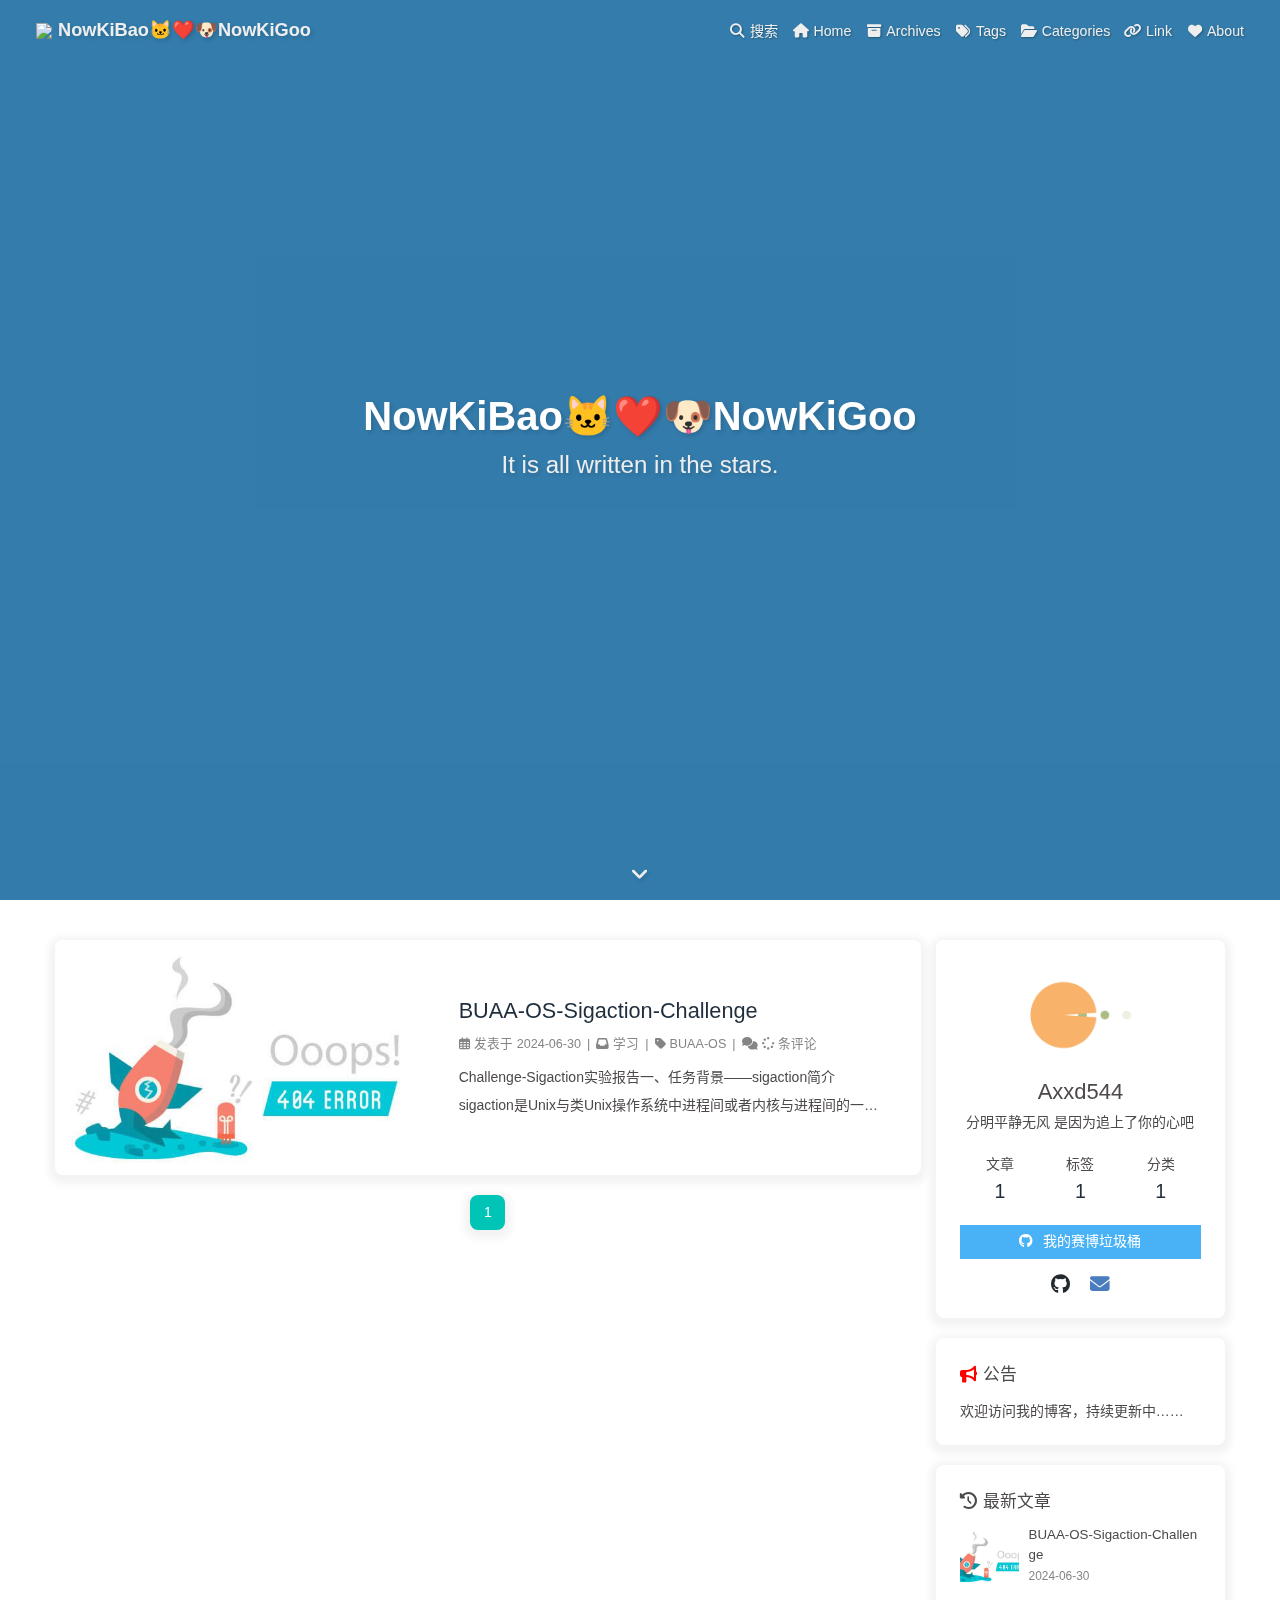
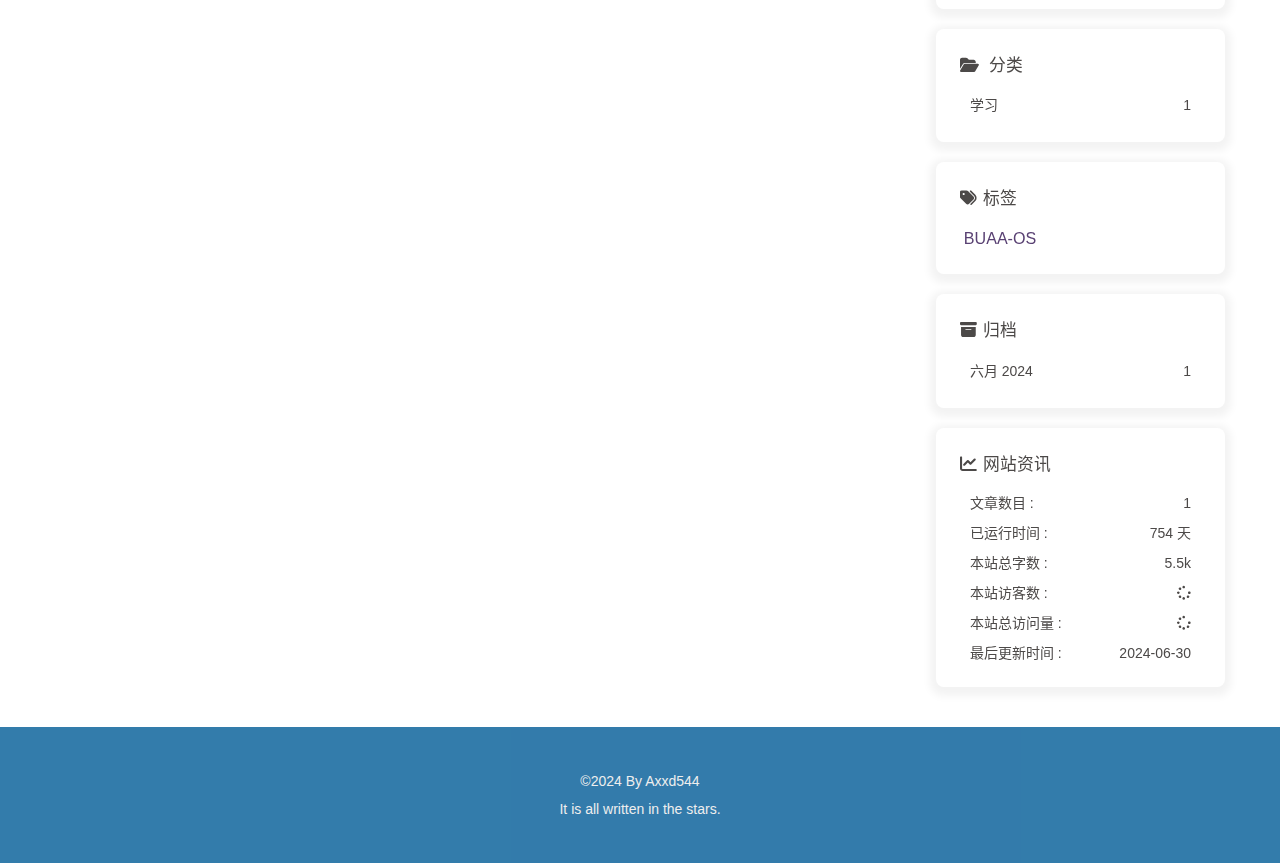
==== commit 47558f4e: "Site updated: 2024-06-30 18:12:51" ====
--- a/index.html
+++ b/index.html
@@ -5,11 +5,11 @@
 <meta property="og:site_name" content="NowKiBao🐱❤️🐶NowKiGoo">
 <meta property="og:description" content="分明平静无风 是因为追上了你的心吧">
 <meta property="og:locale" content="zh_CN">
-<meta property="og:image" content="http://axxd544.github.io/img/%E5%BE%AE%E4%BF%A1%E5%9B%BE%E7%89%87_20240629170330.jpg">
+<meta property="og:image" content="https://gitee.com/liuhao544/blogimage/raw/master/img/%E5%BE%AE%E4%BF%A1%E5%9B%BE%E7%89%87_20240629170330.jpg">
 <meta property="article:author" content="Axxd544">
 <meta property="article:tag" content="BUAA, &#39;软件学院&#39;, &#39;恋爱日常&#39;, &#39;学习日常&#39;">
 <meta name="twitter:card" content="summary">
-<meta name="twitter:image" content="http://axxd544.github.io/img/%E5%BE%AE%E4%BF%A1%E5%9B%BE%E7%89%87_20240629170330.jpg"><link rel="shortcut icon" href="/img%5C%E5%BE%AE%E4%BF%A1%E5%9B%BE%E7%89%87_20240629171935.jpg"><link rel="canonical" href="http://axxd544.github.io/index.html"><link rel="preconnect" href="//cdn.jsdelivr.net"/><link rel="preconnect" href="//busuanzi.ibruce.info"/><link rel="stylesheet" href="/css/index.css?v=4.13.0"><link rel="stylesheet" href="https://cdn.jsdelivr.net/npm/@fortawesome/fontawesome-free@6.5.1/css/all.min.css"><link rel="stylesheet" href="https://cdn.jsdelivr.net/npm/@fancyapps/ui@5.0.33/dist/fancybox/fancybox.min.css" media="print" onload="this.media='all'"><script>const GLOBAL_CONFIG = {
+<meta name="twitter:image" content="https://gitee.com/liuhao544/blogimage/raw/master/img/%E5%BE%AE%E4%BF%A1%E5%9B%BE%E7%89%87_20240629170330.jpg"><link rel="shortcut icon" href="https://gitee.com/liuhao544/blogimage/raw/master/img/微信图片_20240629171935.jpg"><link rel="canonical" href="http://axxd544.github.io/index.html"><link rel="preconnect" href="//cdn.jsdelivr.net"/><link rel="preconnect" href="//busuanzi.ibruce.info"/><link rel="stylesheet" href="/css/index.css?v=4.13.0"><link rel="stylesheet" href="https://cdn.jsdelivr.net/npm/@fortawesome/fontawesome-free@6.5.1/css/all.min.css"><link rel="stylesheet" href="https://cdn.jsdelivr.net/npm/@fancyapps/ui@5.0.33/dist/fancybox/fancybox.min.css" media="print" onload="this.media='all'"><script>const GLOBAL_CONFIG = {
   root: '/',
   algolia: undefined,
   localSearch: {"path":"/search.xml","preload":false,"top_n_per_article":5,"unescape":true,"languages":{"hits_empty":"找不到您查询的内容：${query}","hits_stats":"共找到 ${hits} 篇文章"}},
@@ -54,7 +54,7 @@
   isHome: true,
   isHighlightShrink: false,
   isToc: false,
-  postUpdate: '2024-06-30 18:09:05'
+  postUpdate: '2024-06-30 18:12:48'
 }</script><script>(win=>{
       win.saveToLocal = {
         set: (key, value, ttl) => {
@@ -172,21 +172,21 @@
     document.addEventListener('pjax:send', () => { preloader.initLoading() })
     document.addEventListener('pjax:complete', () => { preloader.endLoading() })
   }
-})()</script><div id="web_bg"></div><div id="sidebar"><div id="menu-mask"></div><div id="sidebar-menus"><div class="avatar-img is-center"><img src="/img%5C%E5%BE%AE%E4%BF%A1%E5%9B%BE%E7%89%87_20240629170330.jpg" onerror="onerror=null;src='/img/friend_404.gif'" alt="avatar"/></div><div class="sidebar-site-data site-data is-center"><a href="/archives/"><div class="headline">文章</div><div class="length-num">1</div></a><a href="/tags/"><div class="headline">标签</div><div class="length-num">1</div></a><a href="/categories/"><div class="headline">分类</div><div class="length-num">1</div></a></div><hr class="custom-hr"/><div class="menus_items"><div class="menus_item"><a class="site-page" href="/"><i class="fa-fw fas fa-home"></i><span> Home</span></a></div><div class="menus_item"><a class="site-page" href="/archives/"><i class="fa-fw fas fa-archive"></i><span> Archives</span></a></div><div class="menus_item"><a class="site-page" href="/tags/"><i class="fa-fw fas fa-tags"></i><span> Tags</span></a></div><div class="menus_item"><a class="site-page" href="/categories/"><i class="fa-fw fas fa-folder-open"></i><span> Categories</span></a></div><div class="menus_item"><a class="site-page" href="/link/"><i class="fa-fw fas fa-link"></i><span> Link</span></a></div><div class="menus_item"><a class="site-page" href="/about/"><i class="fa-fw fas fa-heart"></i><span> About</span></a></div></div></div></div><div class="page" id="body-wrap"><header class="full_page fixed" id="page-header" style="background-image: url('/img%5C%E5%BE%AE%E4%BF%A1%E5%9B%BE%E7%89%87_20240630100928.jpg')"><nav id="nav"><span id="blog-info"><a href="/" title="NowKiBao🐱❤️🐶NowKiGoo"><img class="site-icon" src="https://gitee.com/liuhao544/blogimage/raw/master/img/微信图片_20240629170144.jpg"/><span class="site-name">NowKiBao🐱❤️🐶NowKiGoo</span></a></span><div id="menus"><div id="search-button"><a class="site-page social-icon search" href="javascript:void(0);"><i class="fas fa-search fa-fw"></i><span> 搜索</span></a></div><div class="menus_items"><div class="menus_item"><a class="site-page" href="/"><i class="fa-fw fas fa-home"></i><span> Home</span></a></div><div class="menus_item"><a class="site-page" href="/archives/"><i class="fa-fw fas fa-archive"></i><span> Archives</span></a></div><div class="menus_item"><a class="site-page" href="/tags/"><i class="fa-fw fas fa-tags"></i><span> Tags</span></a></div><div class="menus_item"><a class="site-page" href="/categories/"><i class="fa-fw fas fa-folder-open"></i><span> Categories</span></a></div><div class="menus_item"><a class="site-page" href="/link/"><i class="fa-fw fas fa-link"></i><span> Link</span></a></div><div class="menus_item"><a class="site-page" href="/about/"><i class="fa-fw fas fa-heart"></i><span> About</span></a></div></div><div id="toggle-menu"><a class="site-page" href="javascript:void(0);"><i class="fas fa-bars fa-fw"></i></a></div></div></nav><div id="site-info"><h1 id="site-title">NowKiBao🐱❤️🐶NowKiGoo</h1><div id="site-subtitle"><span id="subtitle"></span></div><div id="site_social_icons"><a class="social-icon" href="https://github.com/axxd544" target="_blank" title="Github"><i class="fab fa-github" style="color: #24292e;"></i></a><a class="social-icon" href="mailto:2011572977@qq.com" target="_blank" title="Email"><i class="fas fa-envelope" style="color: #4a7dbe;"></i></a></div></div><div id="scroll-down"><i class="fas fa-angle-down scroll-down-effects"></i></div></header><main class="layout" id="content-inner"><div class="recent-posts" id="recent-posts"><div class="recent-post-item"><div class="post_cover left"><a href="/2024/06/30/BUAA-OS-Challenge-Sigaction/" title="BUAA-OS-Sigaction-Challenge"><img class="post-bg" src="/img%5C%E5%BE%AE%E4%BF%A1%E5%9B%BE%E7%89%87_20240630100922.jpg" onerror="this.onerror=null;this.src='/img/404.jpg'" alt="BUAA-OS-Sigaction-Challenge"></a></div><div class="recent-post-info"><a class="article-title" href="/2024/06/30/BUAA-OS-Challenge-Sigaction/" title="BUAA-OS-Sigaction-Challenge">BUAA-OS-Sigaction-Challenge</a><div class="article-meta-wrap"><span class="post-meta-date"><i class="far fa-calendar-alt"></i><span class="article-meta-label">发表于</span><time datetime="2024-06-29T16:00:00.000Z" title="发表于 2024-06-30 00:00:00">2024-06-30</time></span><span class="article-meta"><span class="article-meta-separator">|</span><i class="fas fa-inbox"></i><a class="article-meta__categories" href="/categories/%E5%AD%A6%E4%B9%A0/">学习</a></span><span class="article-meta tags"><span class="article-meta-separator">|</span><i class="fas fa-tag"></i><a class="article-meta__tags" href="/tags/BUAA-OS/">BUAA-OS</a></span><span class="article-meta"><span class="article-meta-separator">|</span><i class="fas fa-comments"></i><a href="/2024/06/30/BUAA-OS-Challenge-Sigaction/#post-comment"><span class="valine-comment-count" data-xid="/2024/06/30/BUAA-OS-Challenge-Sigaction/"><i class="fa-solid fa-spinner fa-spin"></i></span></a><span class="article-meta-label"> 条评论</span></span></div><div class="content">Challenge-Sigaction实验报告一、任务背景——sigaction简介sigaction是Unix与类Unix操作系统中进程间或者内核与进程间的一种异步通信，用来提醒一个进程某一信号已经发生。
+})()</script><div id="web_bg"></div><div id="sidebar"><div id="menu-mask"></div><div id="sidebar-menus"><div class="avatar-img is-center"><img src="https://gitee.com/liuhao544/blogimage/raw/master/img/微信图片_20240629170330.jpg" onerror="onerror=null;src='/img/friend_404.gif'" alt="avatar"/></div><div class="sidebar-site-data site-data is-center"><a href="/archives/"><div class="headline">文章</div><div class="length-num">1</div></a><a href="/tags/"><div class="headline">标签</div><div class="length-num">1</div></a><a href="/categories/"><div class="headline">分类</div><div class="length-num">1</div></a></div><hr class="custom-hr"/><div class="menus_items"><div class="menus_item"><a class="site-page" href="/"><i class="fa-fw fas fa-home"></i><span> Home</span></a></div><div class="menus_item"><a class="site-page" href="/archives/"><i class="fa-fw fas fa-archive"></i><span> Archives</span></a></div><div class="menus_item"><a class="site-page" href="/tags/"><i class="fa-fw fas fa-tags"></i><span> Tags</span></a></div><div class="menus_item"><a class="site-page" href="/categories/"><i class="fa-fw fas fa-folder-open"></i><span> Categories</span></a></div><div class="menus_item"><a class="site-page" href="/link/"><i class="fa-fw fas fa-link"></i><span> Link</span></a></div><div class="menus_item"><a class="site-page" href="/about/"><i class="fa-fw fas fa-heart"></i><span> About</span></a></div></div></div></div><div class="page" id="body-wrap"><header class="full_page fixed" id="page-header" style="background-image: url('https://gitee.com/liuhao544/blogimage/raw/master/img/微信图片_20240630100928.jpg')"><nav id="nav"><span id="blog-info"><a href="/" title="NowKiBao🐱❤️🐶NowKiGoo"><img class="site-icon" src="https://gitee.com/liuhao544/blogimage/raw/master/img/微信图片_20240629170144.jpg"/><span class="site-name">NowKiBao🐱❤️🐶NowKiGoo</span></a></span><div id="menus"><div id="search-button"><a class="site-page social-icon search" href="javascript:void(0);"><i class="fas fa-search fa-fw"></i><span> 搜索</span></a></div><div class="menus_items"><div class="menus_item"><a class="site-page" href="/"><i class="fa-fw fas fa-home"></i><span> Home</span></a></div><div class="menus_item"><a class="site-page" href="/archives/"><i class="fa-fw fas fa-archive"></i><span> Archives</span></a></div><div class="menus_item"><a class="site-page" href="/tags/"><i class="fa-fw fas fa-tags"></i><span> Tags</span></a></div><div class="menus_item"><a class="site-page" href="/categories/"><i class="fa-fw fas fa-folder-open"></i><span> Categories</span></a></div><div class="menus_item"><a class="site-page" href="/link/"><i class="fa-fw fas fa-link"></i><span> Link</span></a></div><div class="menus_item"><a class="site-page" href="/about/"><i class="fa-fw fas fa-heart"></i><span> About</span></a></div></div><div id="toggle-menu"><a class="site-page" href="javascript:void(0);"><i class="fas fa-bars fa-fw"></i></a></div></div></nav><div id="site-info"><h1 id="site-title">NowKiBao🐱❤️🐶NowKiGoo</h1><div id="site-subtitle"><span id="subtitle"></span></div><div id="site_social_icons"><a class="social-icon" href="https://github.com/axxd544" target="_blank" title="Github"><i class="fab fa-github" style="color: #24292e;"></i></a><a class="social-icon" href="mailto:2011572977@qq.com" target="_blank" title="Email"><i class="fas fa-envelope" style="color: #4a7dbe;"></i></a></div></div><div id="scroll-down"><i class="fas fa-angle-down scroll-down-effects"></i></div></header><main class="layout" id="content-inner"><div class="recent-posts" id="recent-posts"><div class="recent-post-item"><div class="post_cover left"><a href="/2024/06/30/BUAA-OS-Challenge-Sigaction/" title="BUAA-OS-Sigaction-Challenge"><img class="post-bg" src="/img%5C%E5%BE%AE%E4%BF%A1%E5%9B%BE%E7%89%87_20240630100917.jpg" onerror="this.onerror=null;this.src='/img/404.jpg'" alt="BUAA-OS-Sigaction-Challenge"></a></div><div class="recent-post-info"><a class="article-title" href="/2024/06/30/BUAA-OS-Challenge-Sigaction/" title="BUAA-OS-Sigaction-Challenge">BUAA-OS-Sigaction-Challenge</a><div class="article-meta-wrap"><span class="post-meta-date"><i class="far fa-calendar-alt"></i><span class="article-meta-label">发表于</span><time datetime="2024-06-29T16:00:00.000Z" title="发表于 2024-06-30 00:00:00">2024-06-30</time></span><span class="article-meta"><span class="article-meta-separator">|</span><i class="fas fa-inbox"></i><a class="article-meta__categories" href="/categories/%E5%AD%A6%E4%B9%A0/">学习</a></span><span class="article-meta tags"><span class="article-meta-separator">|</span><i class="fas fa-tag"></i><a class="article-meta__tags" href="/tags/BUAA-OS/">BUAA-OS</a></span><span class="article-meta"><span class="article-meta-separator">|</span><i class="fas fa-comments"></i><a href="/2024/06/30/BUAA-OS-Challenge-Sigaction/#post-comment"><span class="valine-comment-count" data-xid="/2024/06/30/BUAA-OS-Challenge-Sigaction/"><i class="fa-solid fa-spinner fa-spin"></i></span></a><span class="article-meta-label"> 条评论</span></span></div><div class="content">Challenge-Sigaction实验报告一、任务背景——sigaction简介sigaction是Unix与类Unix操作系统中进程间或者内核与进程间的一种异步通信，用来提醒一个进程某一信号已经发生。
 
 当一个信号被发送给一个进程时, 内核会中断进程的正常控制流，转而执行与该信号相关的用户态处理函数进行处理，在执行该处理函数前，会将该信号所设置的信号屏蔽集加入到进程的信号屏蔽集中，在执行完该用户态处理函数后，又会将恢复原来的信号屏蔽集;本次实验只需实现[1,32]普通信号，无需考虑[33,64]的实时信号。
 二、实现思路1. 概述综合本次实验的指导书、讨论区助教的总结和大佬们的指点、往届学长学姐宝贵的博客，我对此次任务形成的大致思路以及编码流程如下：
 
 在进程控制块中添加用于存储该进程已注册的信号、当前待处理的信号、当前屏蔽的信号集、用于实现信号重入的信号屏蔽栈、信号异常处理函数的入口的数据结构。
 在用户态实现一系列用于处理信号集的函数，其中涉及到进程控制块数据改变的需要配合系统调用来实现，这也是此次实验初次上手比较困难的一部分。
-仿照tlb_mod异常处理实现信号异常处理，完成 ...</div></div></div><nav id="pagination"><div class="pagination"><span class="page-number current">1</span></div></nav></div><div class="aside-content" id="aside-content"><div class="card-widget card-info"><div class="is-center"><div class="avatar-img"><img src="/img%5C%E5%BE%AE%E4%BF%A1%E5%9B%BE%E7%89%87_20240629170330.jpg" onerror="this.onerror=null;this.src='/img/friend_404.gif'" alt="avatar"/></div><div class="author-info__name">Axxd544</div><div class="author-info__description">分明平静无风 是因为追上了你的心吧</div></div><div class="card-info-data site-data is-center"><a href="/archives/"><div class="headline">文章</div><div class="length-num">1</div></a><a href="/tags/"><div class="headline">标签</div><div class="length-num">1</div></a><a href="/categories/"><div class="headline">分类</div><div class="length-num">1</div></a></div><a id="card-info-btn" target="_blank" rel="noopener" href="https://github.com/axxd544"><i class="fab fa-github"></i><span>我的赛博垃圾桶</span></a><div class="card-info-social-icons is-center"><a class="social-icon" href="https://github.com/axxd544" target="_blank" title="Github"><i class="fab fa-github" style="color: #24292e;"></i></a><a class="social-icon" href="mailto:2011572977@qq.com" target="_blank" title="Email"><i class="fas fa-envelope" style="color: #4a7dbe;"></i></a></div></div><div class="card-widget card-announcement"><div class="item-headline"><i class="fas fa-bullhorn fa-shake"></i><span>公告</span></div><div class="announcement_content">欢迎访问我的博客，持续更新中……</div></div><div class="sticky_layout"><div class="card-widget card-recent-post"><div class="item-headline"><i class="fas fa-history"></i><span>最新文章</span></div><div class="aside-list"><div class="aside-list-item"><a class="thumbnail" href="/2024/06/30/BUAA-OS-Challenge-Sigaction/" title="BUAA-OS-Sigaction-Challenge"><img src="/img%5C%E5%BE%AE%E4%BF%A1%E5%9B%BE%E7%89%87_20240630100922.jpg" onerror="this.onerror=null;this.src='/img/404.jpg'" alt="BUAA-OS-Sigaction-Challenge"/></a><div class="content"><a class="title" href="/2024/06/30/BUAA-OS-Challenge-Sigaction/" title="BUAA-OS-Sigaction-Challenge">BUAA-OS-Sigaction-Challenge</a><time datetime="2024-06-29T16:00:00.000Z" title="发表于 2024-06-30 00:00:00">2024-06-30</time></div></div></div></div><div class="card-widget card-categories"><div class="item-headline">
+仿照tlb_mod异常处理实现信号异常处理，完成 ...</div></div></div><nav id="pagination"><div class="pagination"><span class="page-number current">1</span></div></nav></div><div class="aside-content" id="aside-content"><div class="card-widget card-info"><div class="is-center"><div class="avatar-img"><img src="https://gitee.com/liuhao544/blogimage/raw/master/img/微信图片_20240629170330.jpg" onerror="this.onerror=null;this.src='/img/friend_404.gif'" alt="avatar"/></div><div class="author-info__name">Axxd544</div><div class="author-info__description">分明平静无风 是因为追上了你的心吧</div></div><div class="card-info-data site-data is-center"><a href="/archives/"><div class="headline">文章</div><div class="length-num">1</div></a><a href="/tags/"><div class="headline">标签</div><div class="length-num">1</div></a><a href="/categories/"><div class="headline">分类</div><div class="length-num">1</div></a></div><a id="card-info-btn" target="_blank" rel="noopener" href="https://github.com/axxd544"><i class="fab fa-github"></i><span>我的赛博垃圾桶</span></a><div class="card-info-social-icons is-center"><a class="social-icon" href="https://github.com/axxd544" target="_blank" title="Github"><i class="fab fa-github" style="color: #24292e;"></i></a><a class="social-icon" href="mailto:2011572977@qq.com" target="_blank" title="Email"><i class="fas fa-envelope" style="color: #4a7dbe;"></i></a></div></div><div class="card-widget card-announcement"><div class="item-headline"><i class="fas fa-bullhorn fa-shake"></i><span>公告</span></div><div class="announcement_content">欢迎访问我的博客，持续更新中……</div></div><div class="sticky_layout"><div class="card-widget card-recent-post"><div class="item-headline"><i class="fas fa-history"></i><span>最新文章</span></div><div class="aside-list"><div class="aside-list-item"><a class="thumbnail" href="/2024/06/30/BUAA-OS-Challenge-Sigaction/" title="BUAA-OS-Sigaction-Challenge"><img src="/img%5C%E5%BE%AE%E4%BF%A1%E5%9B%BE%E7%89%87_20240630100917.jpg" onerror="this.onerror=null;this.src='/img/404.jpg'" alt="BUAA-OS-Sigaction-Challenge"/></a><div class="content"><a class="title" href="/2024/06/30/BUAA-OS-Challenge-Sigaction/" title="BUAA-OS-Sigaction-Challenge">BUAA-OS-Sigaction-Challenge</a><time datetime="2024-06-29T16:00:00.000Z" title="发表于 2024-06-30 00:00:00">2024-06-30</time></div></div></div></div><div class="card-widget card-categories"><div class="item-headline">
             <i class="fas fa-folder-open"></i>
             <span>分类</span>
             
             </div>
             <ul class="card-category-list" id="aside-cat-list">
             <li class="card-category-list-item "><a class="card-category-list-link" href="/categories/%E5%AD%A6%E4%B9%A0/"><span class="card-category-list-name">学习</span><span class="card-category-list-count">1</span></a></li>
-            </ul></div><div class="card-widget card-tags"><div class="item-headline"><i class="fas fa-tags"></i><span>标签</span></div><div class="card-tag-cloud"><a href="/tags/BUAA-OS/" style="font-size: 1.15em; color: rgb(190, 167, 189)">BUAA-OS</a></div></div><div class="card-widget card-archives"><div class="item-headline"><i class="fas fa-archive"></i><span>归档</span></div><ul class="card-archive-list"><li class="card-archive-list-item"><a class="card-archive-list-link" href="/archives/2024/06/"><span class="card-archive-list-date">六月 2024</span><span class="card-archive-list-count">1</span></a></li></ul></div><div class="card-widget card-webinfo"><div class="item-headline"><i class="fas fa-chart-line"></i><span>网站资讯</span></div><div class="webinfo"><div class="webinfo-item"><div class="item-name">文章数目 :</div><div class="item-count">1</div></div><div class="webinfo-item"><div class="item-name">已运行时间 :</div><div class="item-count" id="runtimeshow" data-publishDate="2024-06-29T16:00:00.000Z"><i class="fa-solid fa-spinner fa-spin"></i></div></div><div class="webinfo-item"><div class="item-name">本站总字数 :</div><div class="item-count">5.5k</div></div><div class="webinfo-item"><div class="item-name">本站访客数 :</div><div class="item-count" id="busuanzi_value_site_uv"><i class="fa-solid fa-spinner fa-spin"></i></div></div><div class="webinfo-item"><div class="item-name">本站总访问量 :</div><div class="item-count" id="busuanzi_value_site_pv"><i class="fa-solid fa-spinner fa-spin"></i></div></div><div class="webinfo-item"><div class="item-name">最后更新时间 :</div><div class="item-count" id="last-push-date" data-lastPushDate="2024-06-30T10:09:05.655Z"><i class="fa-solid fa-spinner fa-spin"></i></div></div></div></div></div></div></main><footer id="footer" style="background-image: url('/img%5C%E5%BE%AE%E4%BF%A1%E5%9B%BE%E7%89%87_20240630100928.jpg')"><div id="footer-wrap"><div class="copyright">&copy;2024 By Axxd544</div><div class="footer_custom_text">It is all written in the stars.</div></div></footer></div><div id="rightside"><div id="rightside-config-hide"><button id="darkmode" type="button" title="浅色和深色模式转换"><i class="fas fa-adjust"></i></button><button id="hide-aside-btn" type="button" title="单栏和双栏切换"><i class="fas fa-arrows-alt-h"></i></button></div><div id="rightside-config-show"><button id="rightside-config" type="button" title="设置"><i class="fas fa-cog fa-spin"></i></button><button id="go-up" type="button" title="回到顶部"><span class="scroll-percent"></span><i class="fas fa-arrow-up"></i></button></div></div><div><script src="/js/utils.js?v=4.13.0"></script><script src="/js/main.js?v=4.13.0"></script><script src="https://cdn.jsdelivr.net/npm/@fancyapps/ui@5.0.33/dist/fancybox/fancybox.umd.min.js"></script><script src="https://cdn.jsdelivr.net/npm/instant.page@5.2.0/instantpage.min.js" type="module"></script><script>function panguFn () {
+            </ul></div><div class="card-widget card-tags"><div class="item-headline"><i class="fas fa-tags"></i><span>标签</span></div><div class="card-tag-cloud"><a href="/tags/BUAA-OS/" style="font-size: 1.15em; color: rgb(89, 65, 115)">BUAA-OS</a></div></div><div class="card-widget card-archives"><div class="item-headline"><i class="fas fa-archive"></i><span>归档</span></div><ul class="card-archive-list"><li class="card-archive-list-item"><a class="card-archive-list-link" href="/archives/2024/06/"><span class="card-archive-list-date">六月 2024</span><span class="card-archive-list-count">1</span></a></li></ul></div><div class="card-widget card-webinfo"><div class="item-headline"><i class="fas fa-chart-line"></i><span>网站资讯</span></div><div class="webinfo"><div class="webinfo-item"><div class="item-name">文章数目 :</div><div class="item-count">1</div></div><div class="webinfo-item"><div class="item-name">已运行时间 :</div><div class="item-count" id="runtimeshow" data-publishDate="2024-06-29T16:00:00.000Z"><i class="fa-solid fa-spinner fa-spin"></i></div></div><div class="webinfo-item"><div class="item-name">本站总字数 :</div><div class="item-count">5.5k</div></div><div class="webinfo-item"><div class="item-name">本站访客数 :</div><div class="item-count" id="busuanzi_value_site_uv"><i class="fa-solid fa-spinner fa-spin"></i></div></div><div class="webinfo-item"><div class="item-name">本站总访问量 :</div><div class="item-count" id="busuanzi_value_site_pv"><i class="fa-solid fa-spinner fa-spin"></i></div></div><div class="webinfo-item"><div class="item-name">最后更新时间 :</div><div class="item-count" id="last-push-date" data-lastPushDate="2024-06-30T10:12:48.170Z"><i class="fa-solid fa-spinner fa-spin"></i></div></div></div></div></div></div></main><footer id="footer" style="background-image: url('https://gitee.com/liuhao544/blogimage/raw/master/img/微信图片_20240630100928.jpg')"><div id="footer-wrap"><div class="copyright">&copy;2024 By Axxd544</div><div class="footer_custom_text">It is all written in the stars.</div></div></footer></div><div id="rightside"><div id="rightside-config-hide"><button id="darkmode" type="button" title="浅色和深色模式转换"><i class="fas fa-adjust"></i></button><button id="hide-aside-btn" type="button" title="单栏和双栏切换"><i class="fas fa-arrows-alt-h"></i></button></div><div id="rightside-config-show"><button id="rightside-config" type="button" title="设置"><i class="fas fa-cog fa-spin"></i></button><button id="go-up" type="button" title="回到顶部"><span class="scroll-percent"></span><i class="fas fa-arrow-up"></i></button></div></div><div><script src="/js/utils.js?v=4.13.0"></script><script src="/js/main.js?v=4.13.0"></script><script src="https://cdn.jsdelivr.net/npm/@fancyapps/ui@5.0.33/dist/fancybox/fancybox.umd.min.js"></script><script src="https://cdn.jsdelivr.net/npm/instant.page@5.2.0/instantpage.min.js" type="module"></script><script>function panguFn () {
   if (typeof pangu === 'object') pangu.autoSpacingPage()
   else {
     getScript('https://cdn.jsdelivr.net/npm/pangu@4.0.7/dist/browser/pangu.min.js')
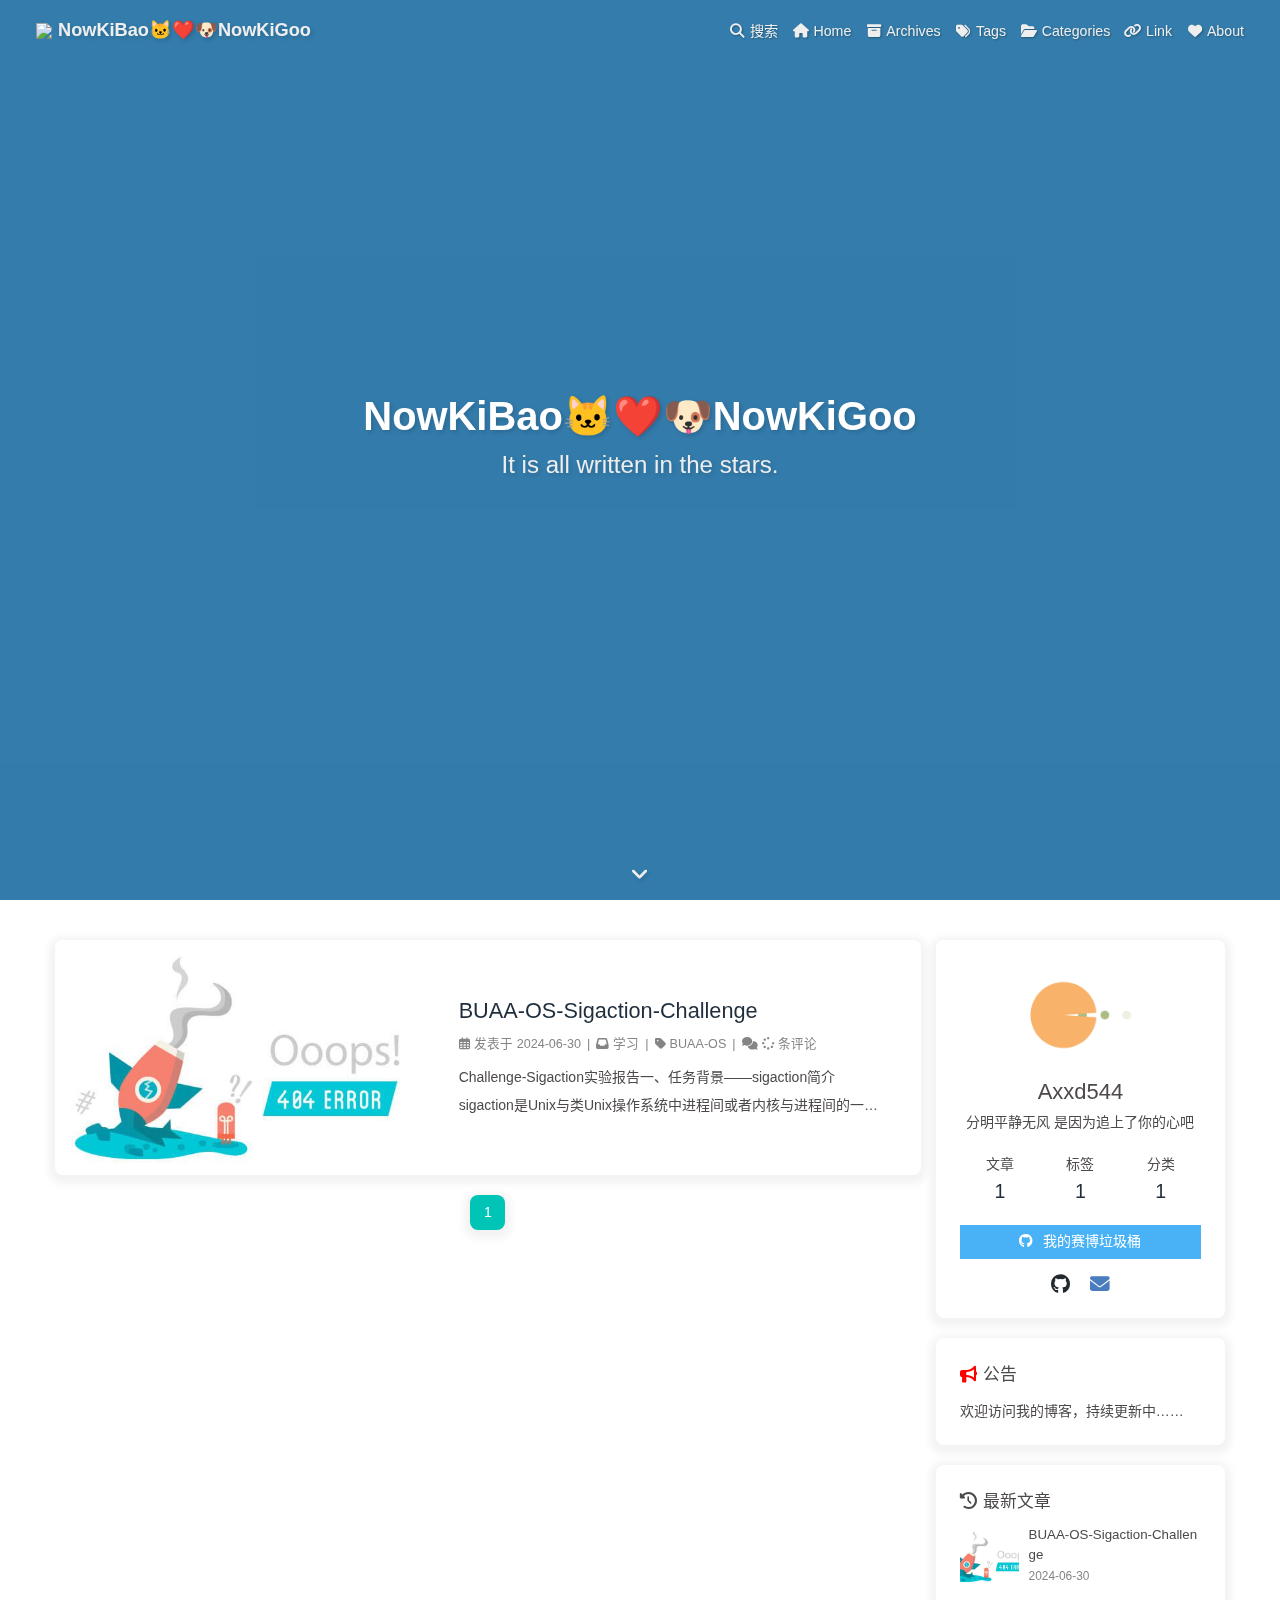
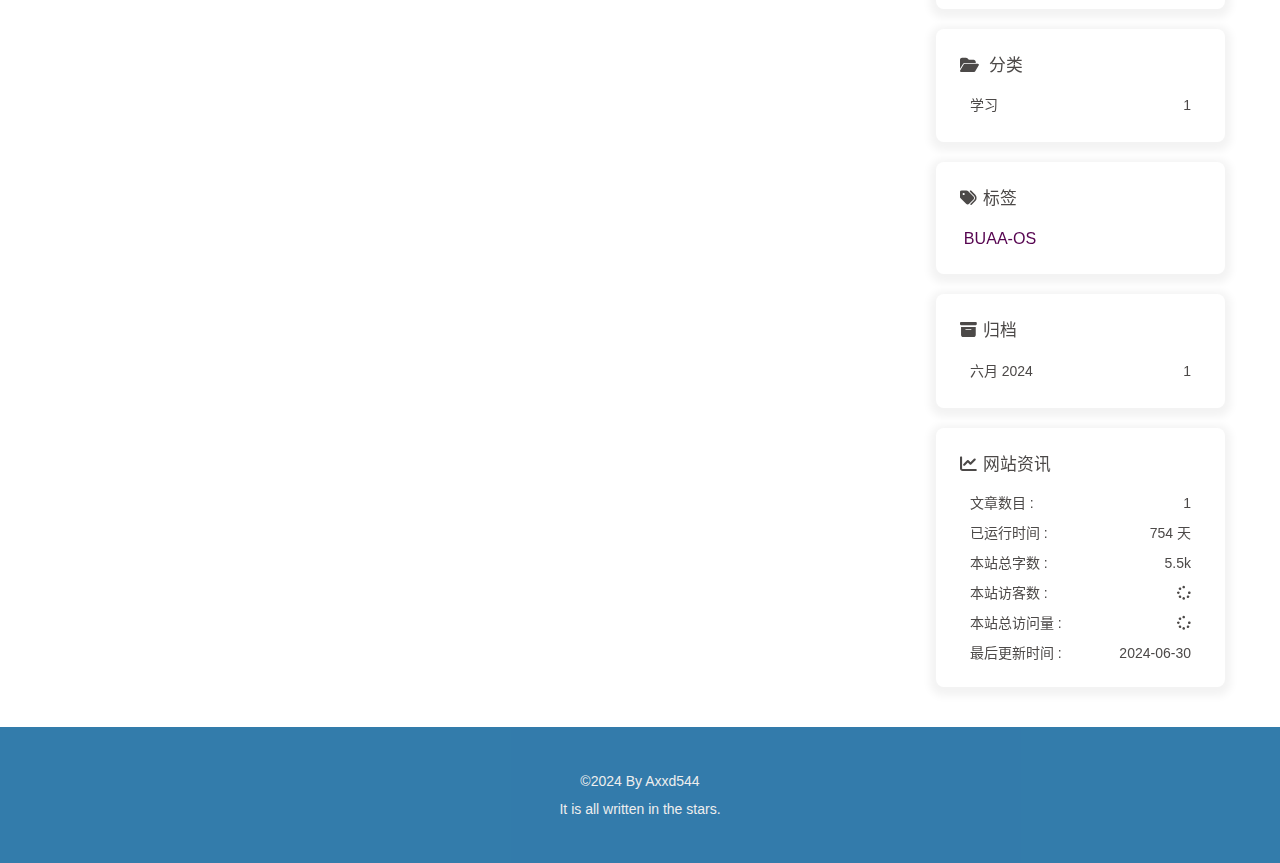
==== commit 35d91684: "Site updated: 2024-06-30 18:24:33" ====
--- a/index.html
+++ b/index.html
@@ -5,11 +5,11 @@
 <meta property="og:site_name" content="NowKiBao🐱❤️🐶NowKiGoo">
 <meta property="og:description" content="分明平静无风 是因为追上了你的心吧">
 <meta property="og:locale" content="zh_CN">
-<meta property="og:image" content="https://gitee.com/liuhao544/blogimage/raw/master/img/%E5%BE%AE%E4%BF%A1%E5%9B%BE%E7%89%87_20240629170330.jpg">
+<meta property="og:image" content="https://gitee.com/liuhao544/blogimage/raw/master/img/avatar.jpg">
 <meta property="article:author" content="Axxd544">
 <meta property="article:tag" content="BUAA, &#39;软件学院&#39;, &#39;恋爱日常&#39;, &#39;学习日常&#39;">
 <meta name="twitter:card" content="summary">
-<meta name="twitter:image" content="https://gitee.com/liuhao544/blogimage/raw/master/img/%E5%BE%AE%E4%BF%A1%E5%9B%BE%E7%89%87_20240629170330.jpg"><link rel="shortcut icon" href="https://gitee.com/liuhao544/blogimage/raw/master/img/微信图片_20240629171935.jpg"><link rel="canonical" href="http://axxd544.github.io/index.html"><link rel="preconnect" href="//cdn.jsdelivr.net"/><link rel="preconnect" href="//busuanzi.ibruce.info"/><link rel="stylesheet" href="/css/index.css?v=4.13.0"><link rel="stylesheet" href="https://cdn.jsdelivr.net/npm/@fortawesome/fontawesome-free@6.5.1/css/all.min.css"><link rel="stylesheet" href="https://cdn.jsdelivr.net/npm/@fancyapps/ui@5.0.33/dist/fancybox/fancybox.min.css" media="print" onload="this.media='all'"><script>const GLOBAL_CONFIG = {
+<meta name="twitter:image" content="https://gitee.com/liuhao544/blogimage/raw/master/img/avatar.jpg"><link rel="shortcut icon" href="https://gitee.com/liuhao544/blogimage/raw/master/img/fav.jpg"><link rel="canonical" href="http://axxd544.github.io/index.html"><link rel="preconnect" href="//cdn.jsdelivr.net"/><link rel="preconnect" href="//busuanzi.ibruce.info"/><link rel="stylesheet" href="/css/index.css?v=4.13.0"><link rel="stylesheet" href="https://cdn.jsdelivr.net/npm/@fortawesome/fontawesome-free@6.5.1/css/all.min.css"><link rel="stylesheet" href="https://cdn.jsdelivr.net/npm/@fancyapps/ui@5.0.33/dist/fancybox/fancybox.min.css" media="print" onload="this.media='all'"><script>const GLOBAL_CONFIG = {
   root: '/',
   algolia: undefined,
   localSearch: {"path":"/search.xml","preload":false,"top_n_per_article":5,"unescape":true,"languages":{"hits_empty":"找不到您查询的内容：${query}","hits_stats":"共找到 ${hits} 篇文章"}},
@@ -54,7 +54,7 @@
   isHome: true,
   isHighlightShrink: false,
   isToc: false,
-  postUpdate: '2024-06-30 18:12:48'
+  postUpdate: '2024-06-30 18:24:27'
 }</script><script>(win=>{
       win.saveToLocal = {
         set: (key, value, ttl) => {
@@ -172,21 +172,21 @@
     document.addEventListener('pjax:send', () => { preloader.initLoading() })
     document.addEventListener('pjax:complete', () => { preloader.endLoading() })
   }
-})()</script><div id="web_bg"></div><div id="sidebar"><div id="menu-mask"></div><div id="sidebar-menus"><div class="avatar-img is-center"><img src="https://gitee.com/liuhao544/blogimage/raw/master/img/微信图片_20240629170330.jpg" onerror="onerror=null;src='/img/friend_404.gif'" alt="avatar"/></div><div class="sidebar-site-data site-data is-center"><a href="/archives/"><div class="headline">文章</div><div class="length-num">1</div></a><a href="/tags/"><div class="headline">标签</div><div class="length-num">1</div></a><a href="/categories/"><div class="headline">分类</div><div class="length-num">1</div></a></div><hr class="custom-hr"/><div class="menus_items"><div class="menus_item"><a class="site-page" href="/"><i class="fa-fw fas fa-home"></i><span> Home</span></a></div><div class="menus_item"><a class="site-page" href="/archives/"><i class="fa-fw fas fa-archive"></i><span> Archives</span></a></div><div class="menus_item"><a class="site-page" href="/tags/"><i class="fa-fw fas fa-tags"></i><span> Tags</span></a></div><div class="menus_item"><a class="site-page" href="/categories/"><i class="fa-fw fas fa-folder-open"></i><span> Categories</span></a></div><div class="menus_item"><a class="site-page" href="/link/"><i class="fa-fw fas fa-link"></i><span> Link</span></a></div><div class="menus_item"><a class="site-page" href="/about/"><i class="fa-fw fas fa-heart"></i><span> About</span></a></div></div></div></div><div class="page" id="body-wrap"><header class="full_page fixed" id="page-header" style="background-image: url('https://gitee.com/liuhao544/blogimage/raw/master/img/微信图片_20240630100928.jpg')"><nav id="nav"><span id="blog-info"><a href="/" title="NowKiBao🐱❤️🐶NowKiGoo"><img class="site-icon" src="https://gitee.com/liuhao544/blogimage/raw/master/img/微信图片_20240629170144.jpg"/><span class="site-name">NowKiBao🐱❤️🐶NowKiGoo</span></a></span><div id="menus"><div id="search-button"><a class="site-page social-icon search" href="javascript:void(0);"><i class="fas fa-search fa-fw"></i><span> 搜索</span></a></div><div class="menus_items"><div class="menus_item"><a class="site-page" href="/"><i class="fa-fw fas fa-home"></i><span> Home</span></a></div><div class="menus_item"><a class="site-page" href="/archives/"><i class="fa-fw fas fa-archive"></i><span> Archives</span></a></div><div class="menus_item"><a class="site-page" href="/tags/"><i class="fa-fw fas fa-tags"></i><span> Tags</span></a></div><div class="menus_item"><a class="site-page" href="/categories/"><i class="fa-fw fas fa-folder-open"></i><span> Categories</span></a></div><div class="menus_item"><a class="site-page" href="/link/"><i class="fa-fw fas fa-link"></i><span> Link</span></a></div><div class="menus_item"><a class="site-page" href="/about/"><i class="fa-fw fas fa-heart"></i><span> About</span></a></div></div><div id="toggle-menu"><a class="site-page" href="javascript:void(0);"><i class="fas fa-bars fa-fw"></i></a></div></div></nav><div id="site-info"><h1 id="site-title">NowKiBao🐱❤️🐶NowKiGoo</h1><div id="site-subtitle"><span id="subtitle"></span></div><div id="site_social_icons"><a class="social-icon" href="https://github.com/axxd544" target="_blank" title="Github"><i class="fab fa-github" style="color: #24292e;"></i></a><a class="social-icon" href="mailto:2011572977@qq.com" target="_blank" title="Email"><i class="fas fa-envelope" style="color: #4a7dbe;"></i></a></div></div><div id="scroll-down"><i class="fas fa-angle-down scroll-down-effects"></i></div></header><main class="layout" id="content-inner"><div class="recent-posts" id="recent-posts"><div class="recent-post-item"><div class="post_cover left"><a href="/2024/06/30/BUAA-OS-Challenge-Sigaction/" title="BUAA-OS-Sigaction-Challenge"><img class="post-bg" src="/img%5C%E5%BE%AE%E4%BF%A1%E5%9B%BE%E7%89%87_20240630100917.jpg" onerror="this.onerror=null;this.src='/img/404.jpg'" alt="BUAA-OS-Sigaction-Challenge"></a></div><div class="recent-post-info"><a class="article-title" href="/2024/06/30/BUAA-OS-Challenge-Sigaction/" title="BUAA-OS-Sigaction-Challenge">BUAA-OS-Sigaction-Challenge</a><div class="article-meta-wrap"><span class="post-meta-date"><i class="far fa-calendar-alt"></i><span class="article-meta-label">发表于</span><time datetime="2024-06-29T16:00:00.000Z" title="发表于 2024-06-30 00:00:00">2024-06-30</time></span><span class="article-meta"><span class="article-meta-separator">|</span><i class="fas fa-inbox"></i><a class="article-meta__categories" href="/categories/%E5%AD%A6%E4%B9%A0/">学习</a></span><span class="article-meta tags"><span class="article-meta-separator">|</span><i class="fas fa-tag"></i><a class="article-meta__tags" href="/tags/BUAA-OS/">BUAA-OS</a></span><span class="article-meta"><span class="article-meta-separator">|</span><i class="fas fa-comments"></i><a href="/2024/06/30/BUAA-OS-Challenge-Sigaction/#post-comment"><span class="valine-comment-count" data-xid="/2024/06/30/BUAA-OS-Challenge-Sigaction/"><i class="fa-solid fa-spinner fa-spin"></i></span></a><span class="article-meta-label"> 条评论</span></span></div><div class="content">Challenge-Sigaction实验报告一、任务背景——sigaction简介sigaction是Unix与类Unix操作系统中进程间或者内核与进程间的一种异步通信，用来提醒一个进程某一信号已经发生。
+})()</script><div id="web_bg"></div><div id="sidebar"><div id="menu-mask"></div><div id="sidebar-menus"><div class="avatar-img is-center"><img src="https://gitee.com/liuhao544/blogimage/raw/master/img/avatar.jpg" onerror="onerror=null;src='/img/friend_404.gif'" alt="avatar"/></div><div class="sidebar-site-data site-data is-center"><a href="/archives/"><div class="headline">文章</div><div class="length-num">1</div></a><a href="/tags/"><div class="headline">标签</div><div class="length-num">1</div></a><a href="/categories/"><div class="headline">分类</div><div class="length-num">1</div></a></div><hr class="custom-hr"/><div class="menus_items"><div class="menus_item"><a class="site-page" href="/"><i class="fa-fw fas fa-home"></i><span> Home</span></a></div><div class="menus_item"><a class="site-page" href="/archives/"><i class="fa-fw fas fa-archive"></i><span> Archives</span></a></div><div class="menus_item"><a class="site-page" href="/tags/"><i class="fa-fw fas fa-tags"></i><span> Tags</span></a></div><div class="menus_item"><a class="site-page" href="/categories/"><i class="fa-fw fas fa-folder-open"></i><span> Categories</span></a></div><div class="menus_item"><a class="site-page" href="/link/"><i class="fa-fw fas fa-link"></i><span> Link</span></a></div><div class="menus_item"><a class="site-page" href="/about/"><i class="fa-fw fas fa-heart"></i><span> About</span></a></div></div></div></div><div class="page" id="body-wrap"><header class="full_page fixed" id="page-header" style="background-image: url('https://gitee.com/liuhao544/blogimage/raw/master/img/top.jpg')"><nav id="nav"><span id="blog-info"><a href="/" title="NowKiBao🐱❤️🐶NowKiGoo"><img class="site-icon" src="https://gitee.com/liuhao544/blogimage/raw/master/img/nav.jpg"/><span class="site-name">NowKiBao🐱❤️🐶NowKiGoo</span></a></span><div id="menus"><div id="search-button"><a class="site-page social-icon search" href="javascript:void(0);"><i class="fas fa-search fa-fw"></i><span> 搜索</span></a></div><div class="menus_items"><div class="menus_item"><a class="site-page" href="/"><i class="fa-fw fas fa-home"></i><span> Home</span></a></div><div class="menus_item"><a class="site-page" href="/archives/"><i class="fa-fw fas fa-archive"></i><span> Archives</span></a></div><div class="menus_item"><a class="site-page" href="/tags/"><i class="fa-fw fas fa-tags"></i><span> Tags</span></a></div><div class="menus_item"><a class="site-page" href="/categories/"><i class="fa-fw fas fa-folder-open"></i><span> Categories</span></a></div><div class="menus_item"><a class="site-page" href="/link/"><i class="fa-fw fas fa-link"></i><span> Link</span></a></div><div class="menus_item"><a class="site-page" href="/about/"><i class="fa-fw fas fa-heart"></i><span> About</span></a></div></div><div id="toggle-menu"><a class="site-page" href="javascript:void(0);"><i class="fas fa-bars fa-fw"></i></a></div></div></nav><div id="site-info"><h1 id="site-title">NowKiBao🐱❤️🐶NowKiGoo</h1><div id="site-subtitle"><span id="subtitle"></span></div><div id="site_social_icons"><a class="social-icon" href="https://github.com/axxd544" target="_blank" title="Github"><i class="fab fa-github" style="color: #24292e;"></i></a><a class="social-icon" href="mailto:2011572977@qq.com" target="_blank" title="Email"><i class="fas fa-envelope" style="color: #4a7dbe;"></i></a></div></div><div id="scroll-down"><i class="fas fa-angle-down scroll-down-effects"></i></div></header><main class="layout" id="content-inner"><div class="recent-posts" id="recent-posts"><div class="recent-post-item"><div class="post_cover left"><a href="/2024/06/30/BUAA-OS-Challenge-Sigaction/" title="BUAA-OS-Sigaction-Challenge"><img class="post-bg" src="https://gitee.com/liuhao544/blogimage/raw/master/img/0917.jpg" onerror="this.onerror=null;this.src='/img/404.jpg'" alt="BUAA-OS-Sigaction-Challenge"></a></div><div class="recent-post-info"><a class="article-title" href="/2024/06/30/BUAA-OS-Challenge-Sigaction/" title="BUAA-OS-Sigaction-Challenge">BUAA-OS-Sigaction-Challenge</a><div class="article-meta-wrap"><span class="post-meta-date"><i class="far fa-calendar-alt"></i><span class="article-meta-label">发表于</span><time datetime="2024-06-29T16:00:00.000Z" title="发表于 2024-06-30 00:00:00">2024-06-30</time></span><span class="article-meta"><span class="article-meta-separator">|</span><i class="fas fa-inbox"></i><a class="article-meta__categories" href="/categories/%E5%AD%A6%E4%B9%A0/">学习</a></span><span class="article-meta tags"><span class="article-meta-separator">|</span><i class="fas fa-tag"></i><a class="article-meta__tags" href="/tags/BUAA-OS/">BUAA-OS</a></span><span class="article-meta"><span class="article-meta-separator">|</span><i class="fas fa-comments"></i><a href="/2024/06/30/BUAA-OS-Challenge-Sigaction/#post-comment"><span class="valine-comment-count" data-xid="/2024/06/30/BUAA-OS-Challenge-Sigaction/"><i class="fa-solid fa-spinner fa-spin"></i></span></a><span class="article-meta-label"> 条评论</span></span></div><div class="content">Challenge-Sigaction实验报告一、任务背景——sigaction简介sigaction是Unix与类Unix操作系统中进程间或者内核与进程间的一种异步通信，用来提醒一个进程某一信号已经发生。
 
 当一个信号被发送给一个进程时, 内核会中断进程的正常控制流，转而执行与该信号相关的用户态处理函数进行处理，在执行该处理函数前，会将该信号所设置的信号屏蔽集加入到进程的信号屏蔽集中，在执行完该用户态处理函数后，又会将恢复原来的信号屏蔽集;本次实验只需实现[1,32]普通信号，无需考虑[33,64]的实时信号。
 二、实现思路1. 概述综合本次实验的指导书、讨论区助教的总结和大佬们的指点、往届学长学姐宝贵的博客，我对此次任务形成的大致思路以及编码流程如下：
 
 在进程控制块中添加用于存储该进程已注册的信号、当前待处理的信号、当前屏蔽的信号集、用于实现信号重入的信号屏蔽栈、信号异常处理函数的入口的数据结构。
 在用户态实现一系列用于处理信号集的函数，其中涉及到进程控制块数据改变的需要配合系统调用来实现，这也是此次实验初次上手比较困难的一部分。
-仿照tlb_mod异常处理实现信号异常处理，完成 ...</div></div></div><nav id="pagination"><div class="pagination"><span class="page-number current">1</span></div></nav></div><div class="aside-content" id="aside-content"><div class="card-widget card-info"><div class="is-center"><div class="avatar-img"><img src="https://gitee.com/liuhao544/blogimage/raw/master/img/微信图片_20240629170330.jpg" onerror="this.onerror=null;this.src='/img/friend_404.gif'" alt="avatar"/></div><div class="author-info__name">Axxd544</div><div class="author-info__description">分明平静无风 是因为追上了你的心吧</div></div><div class="card-info-data site-data is-center"><a href="/archives/"><div class="headline">文章</div><div class="length-num">1</div></a><a href="/tags/"><div class="headline">标签</div><div class="length-num">1</div></a><a href="/categories/"><div class="headline">分类</div><div class="length-num">1</div></a></div><a id="card-info-btn" target="_blank" rel="noopener" href="https://github.com/axxd544"><i class="fab fa-github"></i><span>我的赛博垃圾桶</span></a><div class="card-info-social-icons is-center"><a class="social-icon" href="https://github.com/axxd544" target="_blank" title="Github"><i class="fab fa-github" style="color: #24292e;"></i></a><a class="social-icon" href="mailto:2011572977@qq.com" target="_blank" title="Email"><i class="fas fa-envelope" style="color: #4a7dbe;"></i></a></div></div><div class="card-widget card-announcement"><div class="item-headline"><i class="fas fa-bullhorn fa-shake"></i><span>公告</span></div><div class="announcement_content">欢迎访问我的博客，持续更新中……</div></div><div class="sticky_layout"><div class="card-widget card-recent-post"><div class="item-headline"><i class="fas fa-history"></i><span>最新文章</span></div><div class="aside-list"><div class="aside-list-item"><a class="thumbnail" href="/2024/06/30/BUAA-OS-Challenge-Sigaction/" title="BUAA-OS-Sigaction-Challenge"><img src="/img%5C%E5%BE%AE%E4%BF%A1%E5%9B%BE%E7%89%87_20240630100917.jpg" onerror="this.onerror=null;this.src='/img/404.jpg'" alt="BUAA-OS-Sigaction-Challenge"/></a><div class="content"><a class="title" href="/2024/06/30/BUAA-OS-Challenge-Sigaction/" title="BUAA-OS-Sigaction-Challenge">BUAA-OS-Sigaction-Challenge</a><time datetime="2024-06-29T16:00:00.000Z" title="发表于 2024-06-30 00:00:00">2024-06-30</time></div></div></div></div><div class="card-widget card-categories"><div class="item-headline">
+仿照tlb_mod异常处理实现信号异常处理，完成 ...</div></div></div><nav id="pagination"><div class="pagination"><span class="page-number current">1</span></div></nav></div><div class="aside-content" id="aside-content"><div class="card-widget card-info"><div class="is-center"><div class="avatar-img"><img src="https://gitee.com/liuhao544/blogimage/raw/master/img/avatar.jpg" onerror="this.onerror=null;this.src='/img/friend_404.gif'" alt="avatar"/></div><div class="author-info__name">Axxd544</div><div class="author-info__description">分明平静无风 是因为追上了你的心吧</div></div><div class="card-info-data site-data is-center"><a href="/archives/"><div class="headline">文章</div><div class="length-num">1</div></a><a href="/tags/"><div class="headline">标签</div><div class="length-num">1</div></a><a href="/categories/"><div class="headline">分类</div><div class="length-num">1</div></a></div><a id="card-info-btn" target="_blank" rel="noopener" href="https://github.com/axxd544"><i class="fab fa-github"></i><span>我的赛博垃圾桶</span></a><div class="card-info-social-icons is-center"><a class="social-icon" href="https://github.com/axxd544" target="_blank" title="Github"><i class="fab fa-github" style="color: #24292e;"></i></a><a class="social-icon" href="mailto:2011572977@qq.com" target="_blank" title="Email"><i class="fas fa-envelope" style="color: #4a7dbe;"></i></a></div></div><div class="card-widget card-announcement"><div class="item-headline"><i class="fas fa-bullhorn fa-shake"></i><span>公告</span></div><div class="announcement_content">欢迎访问我的博客，持续更新中……</div></div><div class="sticky_layout"><div class="card-widget card-recent-post"><div class="item-headline"><i class="fas fa-history"></i><span>最新文章</span></div><div class="aside-list"><div class="aside-list-item"><a class="thumbnail" href="/2024/06/30/BUAA-OS-Challenge-Sigaction/" title="BUAA-OS-Sigaction-Challenge"><img src="https://gitee.com/liuhao544/blogimage/raw/master/img/0917.jpg" onerror="this.onerror=null;this.src='/img/404.jpg'" alt="BUAA-OS-Sigaction-Challenge"/></a><div class="content"><a class="title" href="/2024/06/30/BUAA-OS-Challenge-Sigaction/" title="BUAA-OS-Sigaction-Challenge">BUAA-OS-Sigaction-Challenge</a><time datetime="2024-06-29T16:00:00.000Z" title="发表于 2024-06-30 00:00:00">2024-06-30</time></div></div></div></div><div class="card-widget card-categories"><div class="item-headline">
             <i class="fas fa-folder-open"></i>
             <span>分类</span>
             
             </div>
             <ul class="card-category-list" id="aside-cat-list">
             <li class="card-category-list-item "><a class="card-category-list-link" href="/categories/%E5%AD%A6%E4%B9%A0/"><span class="card-category-list-name">学习</span><span class="card-category-list-count">1</span></a></li>
-            </ul></div><div class="card-widget card-tags"><div class="item-headline"><i class="fas fa-tags"></i><span>标签</span></div><div class="card-tag-cloud"><a href="/tags/BUAA-OS/" style="font-size: 1.15em; color: rgb(89, 65, 115)">BUAA-OS</a></div></div><div class="card-widget card-archives"><div class="item-headline"><i class="fas fa-archive"></i><span>归档</span></div><ul class="card-archive-list"><li class="card-archive-list-item"><a class="card-archive-list-link" href="/archives/2024/06/"><span class="card-archive-list-date">六月 2024</span><span class="card-archive-list-count">1</span></a></li></ul></div><div class="card-widget card-webinfo"><div class="item-headline"><i class="fas fa-chart-line"></i><span>网站资讯</span></div><div class="webinfo"><div class="webinfo-item"><div class="item-name">文章数目 :</div><div class="item-count">1</div></div><div class="webinfo-item"><div class="item-name">已运行时间 :</div><div class="item-count" id="runtimeshow" data-publishDate="2024-06-29T16:00:00.000Z"><i class="fa-solid fa-spinner fa-spin"></i></div></div><div class="webinfo-item"><div class="item-name">本站总字数 :</div><div class="item-count">5.5k</div></div><div class="webinfo-item"><div class="item-name">本站访客数 :</div><div class="item-count" id="busuanzi_value_site_uv"><i class="fa-solid fa-spinner fa-spin"></i></div></div><div class="webinfo-item"><div class="item-name">本站总访问量 :</div><div class="item-count" id="busuanzi_value_site_pv"><i class="fa-solid fa-spinner fa-spin"></i></div></div><div class="webinfo-item"><div class="item-name">最后更新时间 :</div><div class="item-count" id="last-push-date" data-lastPushDate="2024-06-30T10:12:48.170Z"><i class="fa-solid fa-spinner fa-spin"></i></div></div></div></div></div></div></main><footer id="footer" style="background-image: url('https://gitee.com/liuhao544/blogimage/raw/master/img/微信图片_20240630100928.jpg')"><div id="footer-wrap"><div class="copyright">&copy;2024 By Axxd544</div><div class="footer_custom_text">It is all written in the stars.</div></div></footer></div><div id="rightside"><div id="rightside-config-hide"><button id="darkmode" type="button" title="浅色和深色模式转换"><i class="fas fa-adjust"></i></button><button id="hide-aside-btn" type="button" title="单栏和双栏切换"><i class="fas fa-arrows-alt-h"></i></button></div><div id="rightside-config-show"><button id="rightside-config" type="button" title="设置"><i class="fas fa-cog fa-spin"></i></button><button id="go-up" type="button" title="回到顶部"><span class="scroll-percent"></span><i class="fas fa-arrow-up"></i></button></div></div><div><script src="/js/utils.js?v=4.13.0"></script><script src="/js/main.js?v=4.13.0"></script><script src="https://cdn.jsdelivr.net/npm/@fancyapps/ui@5.0.33/dist/fancybox/fancybox.umd.min.js"></script><script src="https://cdn.jsdelivr.net/npm/instant.page@5.2.0/instantpage.min.js" type="module"></script><script>function panguFn () {
+            </ul></div><div class="card-widget card-tags"><div class="item-headline"><i class="fas fa-tags"></i><span>标签</span></div><div class="card-tag-cloud"><a href="/tags/BUAA-OS/" style="font-size: 1.15em; color: rgb(86, 4, 80)">BUAA-OS</a></div></div><div class="card-widget card-archives"><div class="item-headline"><i class="fas fa-archive"></i><span>归档</span></div><ul class="card-archive-list"><li class="card-archive-list-item"><a class="card-archive-list-link" href="/archives/2024/06/"><span class="card-archive-list-date">六月 2024</span><span class="card-archive-list-count">1</span></a></li></ul></div><div class="card-widget card-webinfo"><div class="item-headline"><i class="fas fa-chart-line"></i><span>网站资讯</span></div><div class="webinfo"><div class="webinfo-item"><div class="item-name">文章数目 :</div><div class="item-count">1</div></div><div class="webinfo-item"><div class="item-name">已运行时间 :</div><div class="item-count" id="runtimeshow" data-publishDate="2024-06-29T16:00:00.000Z"><i class="fa-solid fa-spinner fa-spin"></i></div></div><div class="webinfo-item"><div class="item-name">本站总字数 :</div><div class="item-count">5.5k</div></div><div class="webinfo-item"><div class="item-name">本站访客数 :</div><div class="item-count" id="busuanzi_value_site_uv"><i class="fa-solid fa-spinner fa-spin"></i></div></div><div class="webinfo-item"><div class="item-name">本站总访问量 :</div><div class="item-count" id="busuanzi_value_site_pv"><i class="fa-solid fa-spinner fa-spin"></i></div></div><div class="webinfo-item"><div class="item-name">最后更新时间 :</div><div class="item-count" id="last-push-date" data-lastPushDate="2024-06-30T10:24:27.161Z"><i class="fa-solid fa-spinner fa-spin"></i></div></div></div></div></div></div></main><footer id="footer" style="background-image: url('https://gitee.com/liuhao544/blogimage/raw/master/img/top.jpg')"><div id="footer-wrap"><div class="copyright">&copy;2024 By Axxd544</div><div class="footer_custom_text">It is all written in the stars.</div></div></footer></div><div id="rightside"><div id="rightside-config-hide"><button id="darkmode" type="button" title="浅色和深色模式转换"><i class="fas fa-adjust"></i></button><button id="hide-aside-btn" type="button" title="单栏和双栏切换"><i class="fas fa-arrows-alt-h"></i></button></div><div id="rightside-config-show"><button id="rightside-config" type="button" title="设置"><i class="fas fa-cog fa-spin"></i></button><button id="go-up" type="button" title="回到顶部"><span class="scroll-percent"></span><i class="fas fa-arrow-up"></i></button></div></div><div><script src="/js/utils.js?v=4.13.0"></script><script src="/js/main.js?v=4.13.0"></script><script src="https://cdn.jsdelivr.net/npm/@fancyapps/ui@5.0.33/dist/fancybox/fancybox.umd.min.js"></script><script src="https://cdn.jsdelivr.net/npm/instant.page@5.2.0/instantpage.min.js" type="module"></script><script>function panguFn () {
   if (typeof pangu === 'object') pangu.autoSpacingPage()
   else {
     getScript('https://cdn.jsdelivr.net/npm/pangu@4.0.7/dist/browser/pangu.min.js')
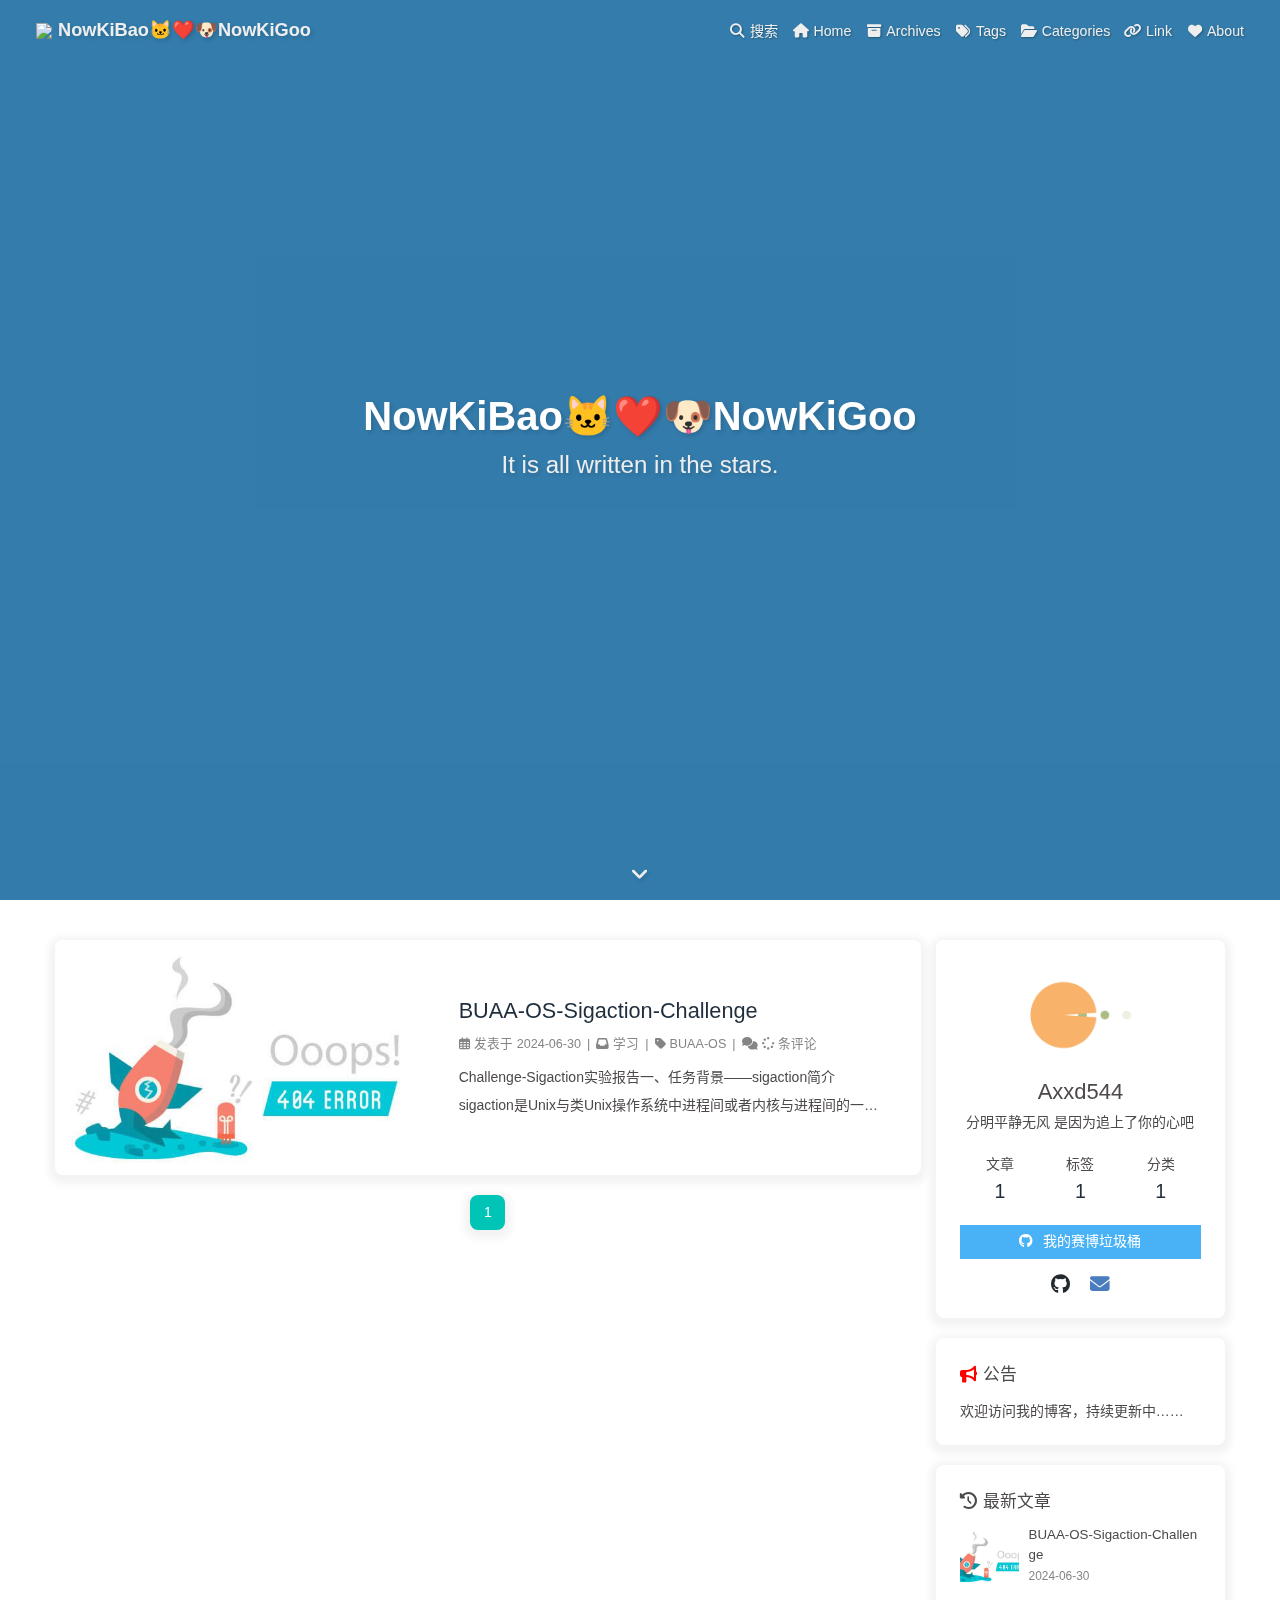
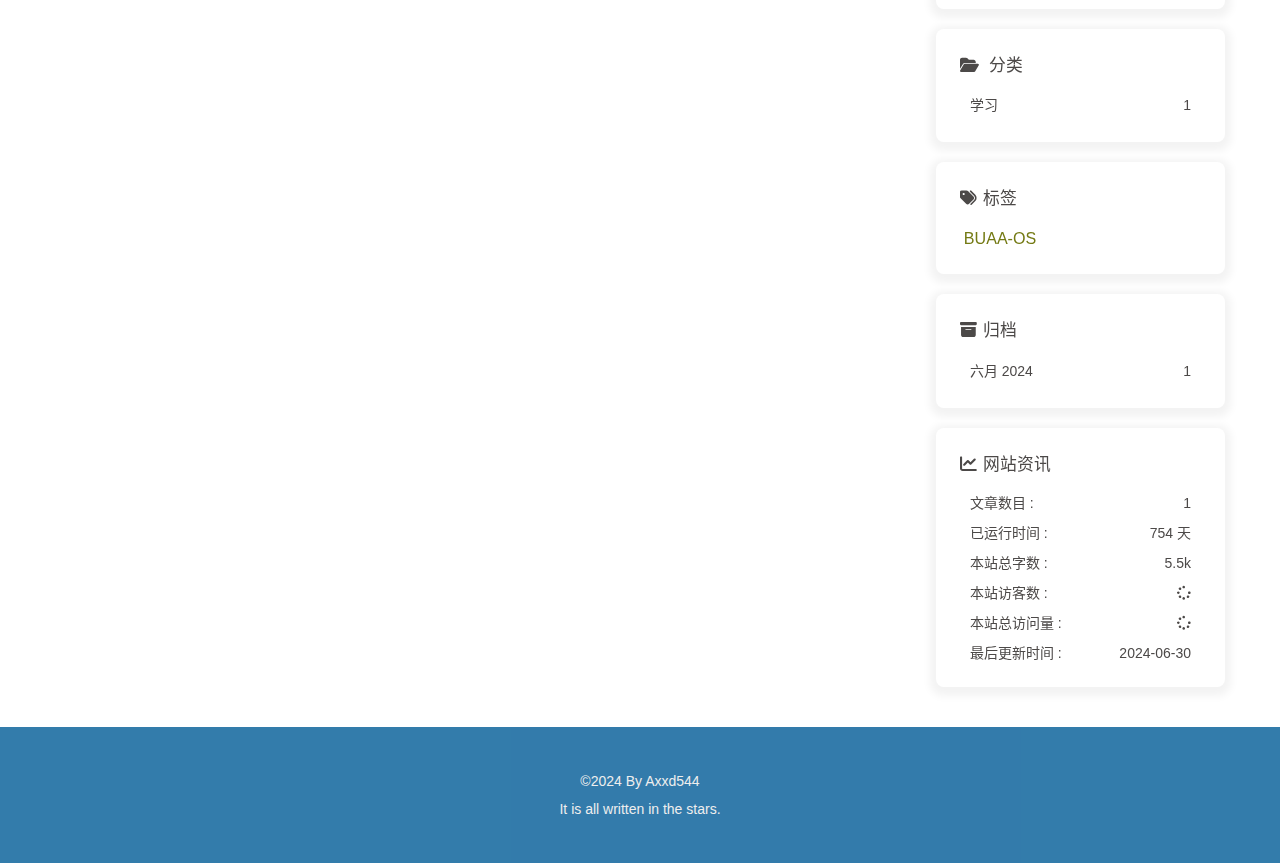
==== commit 29db1dae: "Site updated: 2024-06-30 18:38:39" ====
--- a/index.html
+++ b/index.html
@@ -5,11 +5,11 @@
 <meta property="og:site_name" content="NowKiBao🐱❤️🐶NowKiGoo">
 <meta property="og:description" content="分明平静无风 是因为追上了你的心吧">
 <meta property="og:locale" content="zh_CN">
-<meta property="og:image" content="https://gitee.com/liuhao544/blogimage/raw/master/img/avatar.jpg">
+<meta property="og:image" content="https://cdn.jsdelivr.net/gh/axxd544/blog-img/blog-imgavatar.jpg">
 <meta property="article:author" content="Axxd544">
 <meta property="article:tag" content="BUAA, &#39;软件学院&#39;, &#39;恋爱日常&#39;, &#39;学习日常&#39;">
 <meta name="twitter:card" content="summary">
-<meta name="twitter:image" content="https://gitee.com/liuhao544/blogimage/raw/master/img/avatar.jpg"><link rel="shortcut icon" href="https://gitee.com/liuhao544/blogimage/raw/master/img/fav.jpg"><link rel="canonical" href="http://axxd544.github.io/index.html"><link rel="preconnect" href="//cdn.jsdelivr.net"/><link rel="preconnect" href="//busuanzi.ibruce.info"/><link rel="stylesheet" href="/css/index.css?v=4.13.0"><link rel="stylesheet" href="https://cdn.jsdelivr.net/npm/@fortawesome/fontawesome-free@6.5.1/css/all.min.css"><link rel="stylesheet" href="https://cdn.jsdelivr.net/npm/@fancyapps/ui@5.0.33/dist/fancybox/fancybox.min.css" media="print" onload="this.media='all'"><script>const GLOBAL_CONFIG = {
+<meta name="twitter:image" content="https://cdn.jsdelivr.net/gh/axxd544/blog-img/blog-imgavatar.jpg"><link rel="shortcut icon" href="https://cdn.jsdelivr.net/gh/axxd544/blog-img/blog-imgfav.jpg"><link rel="canonical" href="http://axxd544.github.io/index.html"><link rel="preconnect" href="//cdn.jsdelivr.net"/><link rel="preconnect" href="//busuanzi.ibruce.info"/><link rel="stylesheet" href="/css/index.css?v=4.13.0"><link rel="stylesheet" href="https://cdn.jsdelivr.net/npm/@fortawesome/fontawesome-free@6.5.1/css/all.min.css"><link rel="stylesheet" href="https://cdn.jsdelivr.net/npm/@fancyapps/ui@5.0.33/dist/fancybox/fancybox.min.css" media="print" onload="this.media='all'"><script>const GLOBAL_CONFIG = {
   root: '/',
   algolia: undefined,
   localSearch: {"path":"/search.xml","preload":false,"top_n_per_article":5,"unescape":true,"languages":{"hits_empty":"找不到您查询的内容：${query}","hits_stats":"共找到 ${hits} 篇文章"}},
@@ -54,7 +54,7 @@
   isHome: true,
   isHighlightShrink: false,
   isToc: false,
-  postUpdate: '2024-06-30 18:24:27'
+  postUpdate: '2024-06-30 18:38:08'
 }</script><script>(win=>{
       win.saveToLocal = {
         set: (key, value, ttl) => {
@@ -172,21 +172,21 @@
     document.addEventListener('pjax:send', () => { preloader.initLoading() })
     document.addEventListener('pjax:complete', () => { preloader.endLoading() })
   }
-})()</script><div id="web_bg"></div><div id="sidebar"><div id="menu-mask"></div><div id="sidebar-menus"><div class="avatar-img is-center"><img src="https://gitee.com/liuhao544/blogimage/raw/master/img/avatar.jpg" onerror="onerror=null;src='/img/friend_404.gif'" alt="avatar"/></div><div class="sidebar-site-data site-data is-center"><a href="/archives/"><div class="headline">文章</div><div class="length-num">1</div></a><a href="/tags/"><div class="headline">标签</div><div class="length-num">1</div></a><a href="/categories/"><div class="headline">分类</div><div class="length-num">1</div></a></div><hr class="custom-hr"/><div class="menus_items"><div class="menus_item"><a class="site-page" href="/"><i class="fa-fw fas fa-home"></i><span> Home</span></a></div><div class="menus_item"><a class="site-page" href="/archives/"><i class="fa-fw fas fa-archive"></i><span> Archives</span></a></div><div class="menus_item"><a class="site-page" href="/tags/"><i class="fa-fw fas fa-tags"></i><span> Tags</span></a></div><div class="menus_item"><a class="site-page" href="/categories/"><i class="fa-fw fas fa-folder-open"></i><span> Categories</span></a></div><div class="menus_item"><a class="site-page" href="/link/"><i class="fa-fw fas fa-link"></i><span> Link</span></a></div><div class="menus_item"><a class="site-page" href="/about/"><i class="fa-fw fas fa-heart"></i><span> About</span></a></div></div></div></div><div class="page" id="body-wrap"><header class="full_page fixed" id="page-header" style="background-image: url('https://gitee.com/liuhao544/blogimage/raw/master/img/top.jpg')"><nav id="nav"><span id="blog-info"><a href="/" title="NowKiBao🐱❤️🐶NowKiGoo"><img class="site-icon" src="https://gitee.com/liuhao544/blogimage/raw/master/img/nav.jpg"/><span class="site-name">NowKiBao🐱❤️🐶NowKiGoo</span></a></span><div id="menus"><div id="search-button"><a class="site-page social-icon search" href="javascript:void(0);"><i class="fas fa-search fa-fw"></i><span> 搜索</span></a></div><div class="menus_items"><div class="menus_item"><a class="site-page" href="/"><i class="fa-fw fas fa-home"></i><span> Home</span></a></div><div class="menus_item"><a class="site-page" href="/archives/"><i class="fa-fw fas fa-archive"></i><span> Archives</span></a></div><div class="menus_item"><a class="site-page" href="/tags/"><i class="fa-fw fas fa-tags"></i><span> Tags</span></a></div><div class="menus_item"><a class="site-page" href="/categories/"><i class="fa-fw fas fa-folder-open"></i><span> Categories</span></a></div><div class="menus_item"><a class="site-page" href="/link/"><i class="fa-fw fas fa-link"></i><span> Link</span></a></div><div class="menus_item"><a class="site-page" href="/about/"><i class="fa-fw fas fa-heart"></i><span> About</span></a></div></div><div id="toggle-menu"><a class="site-page" href="javascript:void(0);"><i class="fas fa-bars fa-fw"></i></a></div></div></nav><div id="site-info"><h1 id="site-title">NowKiBao🐱❤️🐶NowKiGoo</h1><div id="site-subtitle"><span id="subtitle"></span></div><div id="site_social_icons"><a class="social-icon" href="https://github.com/axxd544" target="_blank" title="Github"><i class="fab fa-github" style="color: #24292e;"></i></a><a class="social-icon" href="mailto:2011572977@qq.com" target="_blank" title="Email"><i class="fas fa-envelope" style="color: #4a7dbe;"></i></a></div></div><div id="scroll-down"><i class="fas fa-angle-down scroll-down-effects"></i></div></header><main class="layout" id="content-inner"><div class="recent-posts" id="recent-posts"><div class="recent-post-item"><div class="post_cover left"><a href="/2024/06/30/BUAA-OS-Challenge-Sigaction/" title="BUAA-OS-Sigaction-Challenge"><img class="post-bg" src="https://gitee.com/liuhao544/blogimage/raw/master/img/0917.jpg" onerror="this.onerror=null;this.src='/img/404.jpg'" alt="BUAA-OS-Sigaction-Challenge"></a></div><div class="recent-post-info"><a class="article-title" href="/2024/06/30/BUAA-OS-Challenge-Sigaction/" title="BUAA-OS-Sigaction-Challenge">BUAA-OS-Sigaction-Challenge</a><div class="article-meta-wrap"><span class="post-meta-date"><i class="far fa-calendar-alt"></i><span class="article-meta-label">发表于</span><time datetime="2024-06-29T16:00:00.000Z" title="发表于 2024-06-30 00:00:00">2024-06-30</time></span><span class="article-meta"><span class="article-meta-separator">|</span><i class="fas fa-inbox"></i><a class="article-meta__categories" href="/categories/%E5%AD%A6%E4%B9%A0/">学习</a></span><span class="article-meta tags"><span class="article-meta-separator">|</span><i class="fas fa-tag"></i><a class="article-meta__tags" href="/tags/BUAA-OS/">BUAA-OS</a></span><span class="article-meta"><span class="article-meta-separator">|</span><i class="fas fa-comments"></i><a href="/2024/06/30/BUAA-OS-Challenge-Sigaction/#post-comment"><span class="valine-comment-count" data-xid="/2024/06/30/BUAA-OS-Challenge-Sigaction/"><i class="fa-solid fa-spinner fa-spin"></i></span></a><span class="article-meta-label"> 条评论</span></span></div><div class="content">Challenge-Sigaction实验报告一、任务背景——sigaction简介sigaction是Unix与类Unix操作系统中进程间或者内核与进程间的一种异步通信，用来提醒一个进程某一信号已经发生。
+})()</script><div id="web_bg"></div><div id="sidebar"><div id="menu-mask"></div><div id="sidebar-menus"><div class="avatar-img is-center"><img src="https://cdn.jsdelivr.net/gh/axxd544/blog-img/blog-imgavatar.jpg" onerror="onerror=null;src='/img/friend_404.gif'" alt="avatar"/></div><div class="sidebar-site-data site-data is-center"><a href="/archives/"><div class="headline">文章</div><div class="length-num">1</div></a><a href="/tags/"><div class="headline">标签</div><div class="length-num">1</div></a><a href="/categories/"><div class="headline">分类</div><div class="length-num">1</div></a></div><hr class="custom-hr"/><div class="menus_items"><div class="menus_item"><a class="site-page" href="/"><i class="fa-fw fas fa-home"></i><span> Home</span></a></div><div class="menus_item"><a class="site-page" href="/archives/"><i class="fa-fw fas fa-archive"></i><span> Archives</span></a></div><div class="menus_item"><a class="site-page" href="/tags/"><i class="fa-fw fas fa-tags"></i><span> Tags</span></a></div><div class="menus_item"><a class="site-page" href="/categories/"><i class="fa-fw fas fa-folder-open"></i><span> Categories</span></a></div><div class="menus_item"><a class="site-page" href="/link/"><i class="fa-fw fas fa-link"></i><span> Link</span></a></div><div class="menus_item"><a class="site-page" href="/about/"><i class="fa-fw fas fa-heart"></i><span> About</span></a></div></div></div></div><div class="page" id="body-wrap"><header class="full_page fixed" id="page-header" style="background-image: url('https://gitee.com/liuhao544/blogimage/raw/master/img/top.jpg')"><nav id="nav"><span id="blog-info"><a href="/" title="NowKiBao🐱❤️🐶NowKiGoo"><img class="site-icon" src="https://cdn.jsdelivr.net/gh/axxd544/blog-img/blog-imgnav.jpg"/><span class="site-name">NowKiBao🐱❤️🐶NowKiGoo</span></a></span><div id="menus"><div id="search-button"><a class="site-page social-icon search" href="javascript:void(0);"><i class="fas fa-search fa-fw"></i><span> 搜索</span></a></div><div class="menus_items"><div class="menus_item"><a class="site-page" href="/"><i class="fa-fw fas fa-home"></i><span> Home</span></a></div><div class="menus_item"><a class="site-page" href="/archives/"><i class="fa-fw fas fa-archive"></i><span> Archives</span></a></div><div class="menus_item"><a class="site-page" href="/tags/"><i class="fa-fw fas fa-tags"></i><span> Tags</span></a></div><div class="menus_item"><a class="site-page" href="/categories/"><i class="fa-fw fas fa-folder-open"></i><span> Categories</span></a></div><div class="menus_item"><a class="site-page" href="/link/"><i class="fa-fw fas fa-link"></i><span> Link</span></a></div><div class="menus_item"><a class="site-page" href="/about/"><i class="fa-fw fas fa-heart"></i><span> About</span></a></div></div><div id="toggle-menu"><a class="site-page" href="javascript:void(0);"><i class="fas fa-bars fa-fw"></i></a></div></div></nav><div id="site-info"><h1 id="site-title">NowKiBao🐱❤️🐶NowKiGoo</h1><div id="site-subtitle"><span id="subtitle"></span></div><div id="site_social_icons"><a class="social-icon" href="https://github.com/axxd544" target="_blank" title="Github"><i class="fab fa-github" style="color: #24292e;"></i></a><a class="social-icon" href="mailto:2011572977@qq.com" target="_blank" title="Email"><i class="fas fa-envelope" style="color: #4a7dbe;"></i></a></div></div><div id="scroll-down"><i class="fas fa-angle-down scroll-down-effects"></i></div></header><main class="layout" id="content-inner"><div class="recent-posts" id="recent-posts"><div class="recent-post-item"><div class="post_cover left"><a href="/2024/06/30/BUAA-OS-Challenge-Sigaction/" title="BUAA-OS-Sigaction-Challenge"><img class="post-bg" src="https://gitee.com/liuhao544/blogimage/raw/master/img/1109.jpg" onerror="this.onerror=null;this.src='/img/404.jpg'" alt="BUAA-OS-Sigaction-Challenge"></a></div><div class="recent-post-info"><a class="article-title" href="/2024/06/30/BUAA-OS-Challenge-Sigaction/" title="BUAA-OS-Sigaction-Challenge">BUAA-OS-Sigaction-Challenge</a><div class="article-meta-wrap"><span class="post-meta-date"><i class="far fa-calendar-alt"></i><span class="article-meta-label">发表于</span><time datetime="2024-06-29T16:00:00.000Z" title="发表于 2024-06-30 00:00:00">2024-06-30</time></span><span class="article-meta"><span class="article-meta-separator">|</span><i class="fas fa-inbox"></i><a class="article-meta__categories" href="/categories/%E5%AD%A6%E4%B9%A0/">学习</a></span><span class="article-meta tags"><span class="article-meta-separator">|</span><i class="fas fa-tag"></i><a class="article-meta__tags" href="/tags/BUAA-OS/">BUAA-OS</a></span><span class="article-meta"><span class="article-meta-separator">|</span><i class="fas fa-comments"></i><a href="/2024/06/30/BUAA-OS-Challenge-Sigaction/#post-comment"><span class="valine-comment-count" data-xid="/2024/06/30/BUAA-OS-Challenge-Sigaction/"><i class="fa-solid fa-spinner fa-spin"></i></span></a><span class="article-meta-label"> 条评论</span></span></div><div class="content">Challenge-Sigaction实验报告一、任务背景——sigaction简介sigaction是Unix与类Unix操作系统中进程间或者内核与进程间的一种异步通信，用来提醒一个进程某一信号已经发生。
 
 当一个信号被发送给一个进程时, 内核会中断进程的正常控制流，转而执行与该信号相关的用户态处理函数进行处理，在执行该处理函数前，会将该信号所设置的信号屏蔽集加入到进程的信号屏蔽集中，在执行完该用户态处理函数后，又会将恢复原来的信号屏蔽集;本次实验只需实现[1,32]普通信号，无需考虑[33,64]的实时信号。
 二、实现思路1. 概述综合本次实验的指导书、讨论区助教的总结和大佬们的指点、往届学长学姐宝贵的博客，我对此次任务形成的大致思路以及编码流程如下：
 
 在进程控制块中添加用于存储该进程已注册的信号、当前待处理的信号、当前屏蔽的信号集、用于实现信号重入的信号屏蔽栈、信号异常处理函数的入口的数据结构。
 在用户态实现一系列用于处理信号集的函数，其中涉及到进程控制块数据改变的需要配合系统调用来实现，这也是此次实验初次上手比较困难的一部分。
-仿照tlb_mod异常处理实现信号异常处理，完成 ...</div></div></div><nav id="pagination"><div class="pagination"><span class="page-number current">1</span></div></nav></div><div class="aside-content" id="aside-content"><div class="card-widget card-info"><div class="is-center"><div class="avatar-img"><img src="https://gitee.com/liuhao544/blogimage/raw/master/img/avatar.jpg" onerror="this.onerror=null;this.src='/img/friend_404.gif'" alt="avatar"/></div><div class="author-info__name">Axxd544</div><div class="author-info__description">分明平静无风 是因为追上了你的心吧</div></div><div class="card-info-data site-data is-center"><a href="/archives/"><div class="headline">文章</div><div class="length-num">1</div></a><a href="/tags/"><div class="headline">标签</div><div class="length-num">1</div></a><a href="/categories/"><div class="headline">分类</div><div class="length-num">1</div></a></div><a id="card-info-btn" target="_blank" rel="noopener" href="https://github.com/axxd544"><i class="fab fa-github"></i><span>我的赛博垃圾桶</span></a><div class="card-info-social-icons is-center"><a class="social-icon" href="https://github.com/axxd544" target="_blank" title="Github"><i class="fab fa-github" style="color: #24292e;"></i></a><a class="social-icon" href="mailto:2011572977@qq.com" target="_blank" title="Email"><i class="fas fa-envelope" style="color: #4a7dbe;"></i></a></div></div><div class="card-widget card-announcement"><div class="item-headline"><i class="fas fa-bullhorn fa-shake"></i><span>公告</span></div><div class="announcement_content">欢迎访问我的博客，持续更新中……</div></div><div class="sticky_layout"><div class="card-widget card-recent-post"><div class="item-headline"><i class="fas fa-history"></i><span>最新文章</span></div><div class="aside-list"><div class="aside-list-item"><a class="thumbnail" href="/2024/06/30/BUAA-OS-Challenge-Sigaction/" title="BUAA-OS-Sigaction-Challenge"><img src="https://gitee.com/liuhao544/blogimage/raw/master/img/0917.jpg" onerror="this.onerror=null;this.src='/img/404.jpg'" alt="BUAA-OS-Sigaction-Challenge"/></a><div class="content"><a class="title" href="/2024/06/30/BUAA-OS-Challenge-Sigaction/" title="BUAA-OS-Sigaction-Challenge">BUAA-OS-Sigaction-Challenge</a><time datetime="2024-06-29T16:00:00.000Z" title="发表于 2024-06-30 00:00:00">2024-06-30</time></div></div></div></div><div class="card-widget card-categories"><div class="item-headline">
+仿照tlb_mod异常处理实现信号异常处理，完成 ...</div></div></div><nav id="pagination"><div class="pagination"><span class="page-number current">1</span></div></nav></div><div class="aside-content" id="aside-content"><div class="card-widget card-info"><div class="is-center"><div class="avatar-img"><img src="https://cdn.jsdelivr.net/gh/axxd544/blog-img/blog-imgavatar.jpg" onerror="this.onerror=null;this.src='/img/friend_404.gif'" alt="avatar"/></div><div class="author-info__name">Axxd544</div><div class="author-info__description">分明平静无风 是因为追上了你的心吧</div></div><div class="card-info-data site-data is-center"><a href="/archives/"><div class="headline">文章</div><div class="length-num">1</div></a><a href="/tags/"><div class="headline">标签</div><div class="length-num">1</div></a><a href="/categories/"><div class="headline">分类</div><div class="length-num">1</div></a></div><a id="card-info-btn" target="_blank" rel="noopener" href="https://github.com/axxd544"><i class="fab fa-github"></i><span>我的赛博垃圾桶</span></a><div class="card-info-social-icons is-center"><a class="social-icon" href="https://github.com/axxd544" target="_blank" title="Github"><i class="fab fa-github" style="color: #24292e;"></i></a><a class="social-icon" href="mailto:2011572977@qq.com" target="_blank" title="Email"><i class="fas fa-envelope" style="color: #4a7dbe;"></i></a></div></div><div class="card-widget card-announcement"><div class="item-headline"><i class="fas fa-bullhorn fa-shake"></i><span>公告</span></div><div class="announcement_content">欢迎访问我的博客，持续更新中……</div></div><div class="sticky_layout"><div class="card-widget card-recent-post"><div class="item-headline"><i class="fas fa-history"></i><span>最新文章</span></div><div class="aside-list"><div class="aside-list-item"><a class="thumbnail" href="/2024/06/30/BUAA-OS-Challenge-Sigaction/" title="BUAA-OS-Sigaction-Challenge"><img src="https://gitee.com/liuhao544/blogimage/raw/master/img/1109.jpg" onerror="this.onerror=null;this.src='/img/404.jpg'" alt="BUAA-OS-Sigaction-Challenge"/></a><div class="content"><a class="title" href="/2024/06/30/BUAA-OS-Challenge-Sigaction/" title="BUAA-OS-Sigaction-Challenge">BUAA-OS-Sigaction-Challenge</a><time datetime="2024-06-29T16:00:00.000Z" title="发表于 2024-06-30 00:00:00">2024-06-30</time></div></div></div></div><div class="card-widget card-categories"><div class="item-headline">
             <i class="fas fa-folder-open"></i>
             <span>分类</span>
             
             </div>
             <ul class="card-category-list" id="aside-cat-list">
             <li class="card-category-list-item "><a class="card-category-list-link" href="/categories/%E5%AD%A6%E4%B9%A0/"><span class="card-category-list-name">学习</span><span class="card-category-list-count">1</span></a></li>
-            </ul></div><div class="card-widget card-tags"><div class="item-headline"><i class="fas fa-tags"></i><span>标签</span></div><div class="card-tag-cloud"><a href="/tags/BUAA-OS/" style="font-size: 1.15em; color: rgb(86, 4, 80)">BUAA-OS</a></div></div><div class="card-widget card-archives"><div class="item-headline"><i class="fas fa-archive"></i><span>归档</span></div><ul class="card-archive-list"><li class="card-archive-list-item"><a class="card-archive-list-link" href="/archives/2024/06/"><span class="card-archive-list-date">六月 2024</span><span class="card-archive-list-count">1</span></a></li></ul></div><div class="card-widget card-webinfo"><div class="item-headline"><i class="fas fa-chart-line"></i><span>网站资讯</span></div><div class="webinfo"><div class="webinfo-item"><div class="item-name">文章数目 :</div><div class="item-count">1</div></div><div class="webinfo-item"><div class="item-name">已运行时间 :</div><div class="item-count" id="runtimeshow" data-publishDate="2024-06-29T16:00:00.000Z"><i class="fa-solid fa-spinner fa-spin"></i></div></div><div class="webinfo-item"><div class="item-name">本站总字数 :</div><div class="item-count">5.5k</div></div><div class="webinfo-item"><div class="item-name">本站访客数 :</div><div class="item-count" id="busuanzi_value_site_uv"><i class="fa-solid fa-spinner fa-spin"></i></div></div><div class="webinfo-item"><div class="item-name">本站总访问量 :</div><div class="item-count" id="busuanzi_value_site_pv"><i class="fa-solid fa-spinner fa-spin"></i></div></div><div class="webinfo-item"><div class="item-name">最后更新时间 :</div><div class="item-count" id="last-push-date" data-lastPushDate="2024-06-30T10:24:27.161Z"><i class="fa-solid fa-spinner fa-spin"></i></div></div></div></div></div></div></main><footer id="footer" style="background-image: url('https://gitee.com/liuhao544/blogimage/raw/master/img/top.jpg')"><div id="footer-wrap"><div class="copyright">&copy;2024 By Axxd544</div><div class="footer_custom_text">It is all written in the stars.</div></div></footer></div><div id="rightside"><div id="rightside-config-hide"><button id="darkmode" type="button" title="浅色和深色模式转换"><i class="fas fa-adjust"></i></button><button id="hide-aside-btn" type="button" title="单栏和双栏切换"><i class="fas fa-arrows-alt-h"></i></button></div><div id="rightside-config-show"><button id="rightside-config" type="button" title="设置"><i class="fas fa-cog fa-spin"></i></button><button id="go-up" type="button" title="回到顶部"><span class="scroll-percent"></span><i class="fas fa-arrow-up"></i></button></div></div><div><script src="/js/utils.js?v=4.13.0"></script><script src="/js/main.js?v=4.13.0"></script><script src="https://cdn.jsdelivr.net/npm/@fancyapps/ui@5.0.33/dist/fancybox/fancybox.umd.min.js"></script><script src="https://cdn.jsdelivr.net/npm/instant.page@5.2.0/instantpage.min.js" type="module"></script><script>function panguFn () {
+            </ul></div><div class="card-widget card-tags"><div class="item-headline"><i class="fas fa-tags"></i><span>标签</span></div><div class="card-tag-cloud"><a href="/tags/BUAA-OS/" style="font-size: 1.15em; color: rgb(116, 122, 20)">BUAA-OS</a></div></div><div class="card-widget card-archives"><div class="item-headline"><i class="fas fa-archive"></i><span>归档</span></div><ul class="card-archive-list"><li class="card-archive-list-item"><a class="card-archive-list-link" href="/archives/2024/06/"><span class="card-archive-list-date">六月 2024</span><span class="card-archive-list-count">1</span></a></li></ul></div><div class="card-widget card-webinfo"><div class="item-headline"><i class="fas fa-chart-line"></i><span>网站资讯</span></div><div class="webinfo"><div class="webinfo-item"><div class="item-name">文章数目 :</div><div class="item-count">1</div></div><div class="webinfo-item"><div class="item-name">已运行时间 :</div><div class="item-count" id="runtimeshow" data-publishDate="2024-06-29T16:00:00.000Z"><i class="fa-solid fa-spinner fa-spin"></i></div></div><div class="webinfo-item"><div class="item-name">本站总字数 :</div><div class="item-count">5.5k</div></div><div class="webinfo-item"><div class="item-name">本站访客数 :</div><div class="item-count" id="busuanzi_value_site_uv"><i class="fa-solid fa-spinner fa-spin"></i></div></div><div class="webinfo-item"><div class="item-name">本站总访问量 :</div><div class="item-count" id="busuanzi_value_site_pv"><i class="fa-solid fa-spinner fa-spin"></i></div></div><div class="webinfo-item"><div class="item-name">最后更新时间 :</div><div class="item-count" id="last-push-date" data-lastPushDate="2024-06-30T10:38:08.715Z"><i class="fa-solid fa-spinner fa-spin"></i></div></div></div></div></div></div></main><footer id="footer" style="background-image: url('https://gitee.com/liuhao544/blogimage/raw/master/img/top.jpg')"><div id="footer-wrap"><div class="copyright">&copy;2024 By Axxd544</div><div class="footer_custom_text">It is all written in the stars.</div></div></footer></div><div id="rightside"><div id="rightside-config-hide"><button id="darkmode" type="button" title="浅色和深色模式转换"><i class="fas fa-adjust"></i></button><button id="hide-aside-btn" type="button" title="单栏和双栏切换"><i class="fas fa-arrows-alt-h"></i></button></div><div id="rightside-config-show"><button id="rightside-config" type="button" title="设置"><i class="fas fa-cog fa-spin"></i></button><button id="go-up" type="button" title="回到顶部"><span class="scroll-percent"></span><i class="fas fa-arrow-up"></i></button></div></div><div><script src="/js/utils.js?v=4.13.0"></script><script src="/js/main.js?v=4.13.0"></script><script src="https://cdn.jsdelivr.net/npm/@fancyapps/ui@5.0.33/dist/fancybox/fancybox.umd.min.js"></script><script src="https://cdn.jsdelivr.net/npm/instant.page@5.2.0/instantpage.min.js" type="module"></script><script>function panguFn () {
   if (typeof pangu === 'object') pangu.autoSpacingPage()
   else {
     getScript('https://cdn.jsdelivr.net/npm/pangu@4.0.7/dist/browser/pangu.min.js')
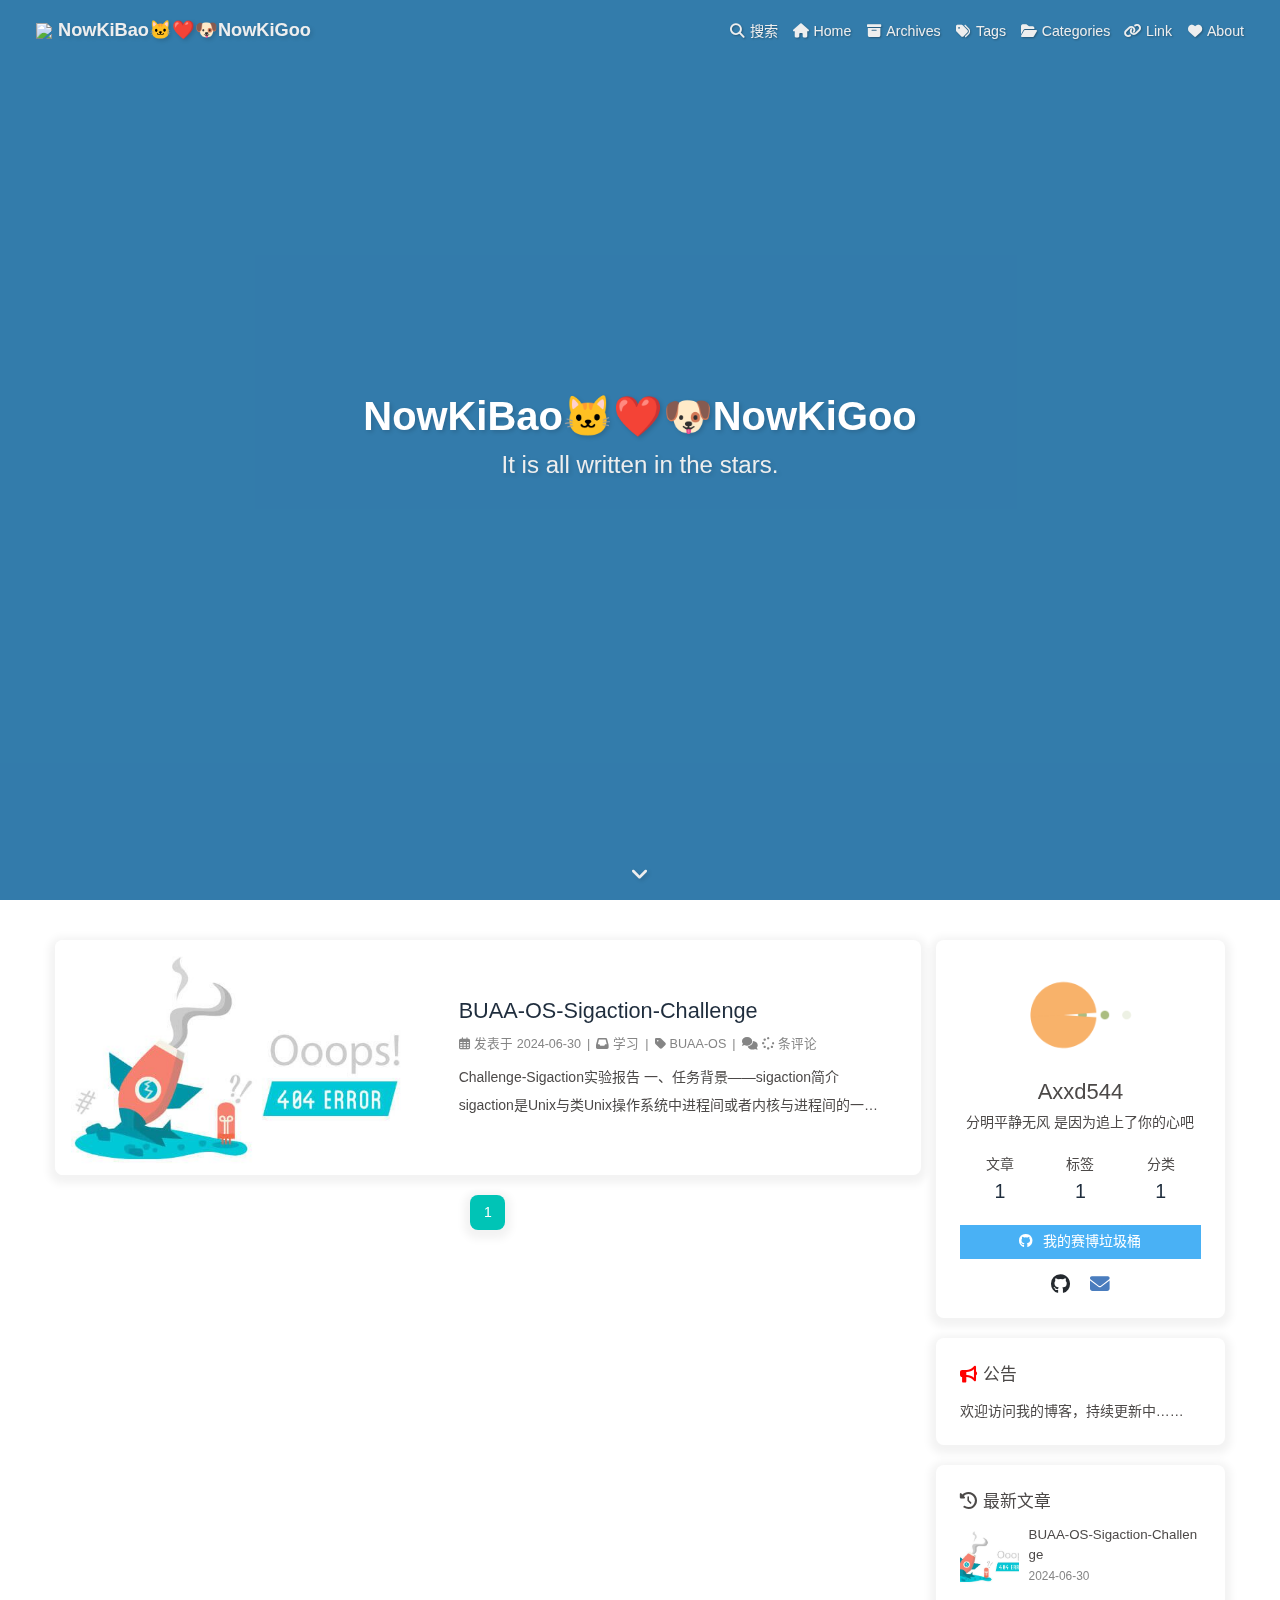
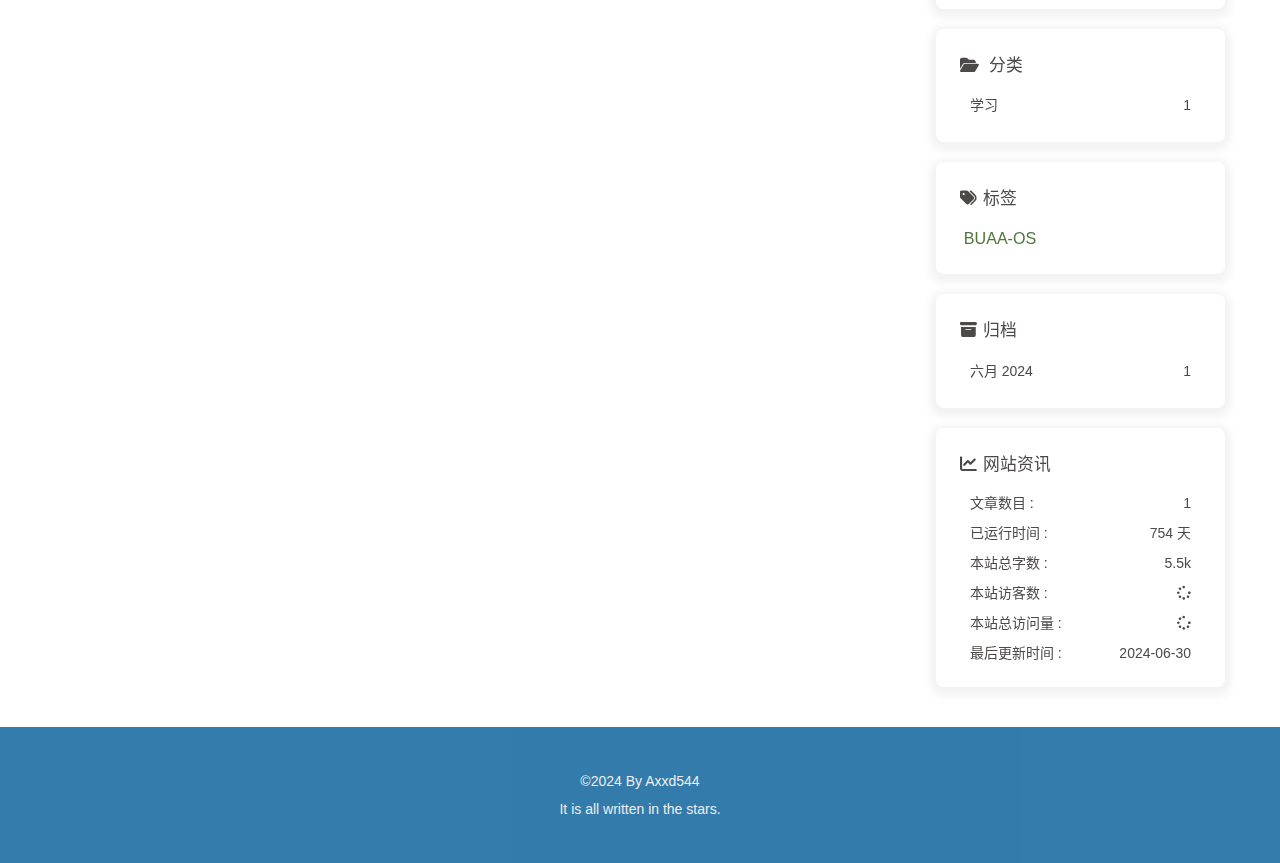
==== commit d7892911: "Site updated: 2024-06-30 19:01:35" ====
--- a/index.html
+++ b/index.html
@@ -54,7 +54,7 @@
   isHome: true,
   isHighlightShrink: false,
   isToc: false,
-  postUpdate: '2024-06-30 18:38:08'
+  postUpdate: '2024-06-30 19:00:08'
 }</script><script>(win=>{
       win.saveToLocal = {
         set: (key, value, ttl) => {
@@ -172,21 +172,25 @@
     document.addEventListener('pjax:send', () => { preloader.initLoading() })
     document.addEventListener('pjax:complete', () => { preloader.endLoading() })
   }
-})()</script><div id="web_bg"></div><div id="sidebar"><div id="menu-mask"></div><div id="sidebar-menus"><div class="avatar-img is-center"><img src="https://cdn.jsdelivr.net/gh/axxd544/blog-img/blog-imgavatar.jpg" onerror="onerror=null;src='/img/friend_404.gif'" alt="avatar"/></div><div class="sidebar-site-data site-data is-center"><a href="/archives/"><div class="headline">文章</div><div class="length-num">1</div></a><a href="/tags/"><div class="headline">标签</div><div class="length-num">1</div></a><a href="/categories/"><div class="headline">分类</div><div class="length-num">1</div></a></div><hr class="custom-hr"/><div class="menus_items"><div class="menus_item"><a class="site-page" href="/"><i class="fa-fw fas fa-home"></i><span> Home</span></a></div><div class="menus_item"><a class="site-page" href="/archives/"><i class="fa-fw fas fa-archive"></i><span> Archives</span></a></div><div class="menus_item"><a class="site-page" href="/tags/"><i class="fa-fw fas fa-tags"></i><span> Tags</span></a></div><div class="menus_item"><a class="site-page" href="/categories/"><i class="fa-fw fas fa-folder-open"></i><span> Categories</span></a></div><div class="menus_item"><a class="site-page" href="/link/"><i class="fa-fw fas fa-link"></i><span> Link</span></a></div><div class="menus_item"><a class="site-page" href="/about/"><i class="fa-fw fas fa-heart"></i><span> About</span></a></div></div></div></div><div class="page" id="body-wrap"><header class="full_page fixed" id="page-header" style="background-image: url('https://gitee.com/liuhao544/blogimage/raw/master/img/top.jpg')"><nav id="nav"><span id="blog-info"><a href="/" title="NowKiBao🐱❤️🐶NowKiGoo"><img class="site-icon" src="https://cdn.jsdelivr.net/gh/axxd544/blog-img/blog-imgnav.jpg"/><span class="site-name">NowKiBao🐱❤️🐶NowKiGoo</span></a></span><div id="menus"><div id="search-button"><a class="site-page social-icon search" href="javascript:void(0);"><i class="fas fa-search fa-fw"></i><span> 搜索</span></a></div><div class="menus_items"><div class="menus_item"><a class="site-page" href="/"><i class="fa-fw fas fa-home"></i><span> Home</span></a></div><div class="menus_item"><a class="site-page" href="/archives/"><i class="fa-fw fas fa-archive"></i><span> Archives</span></a></div><div class="menus_item"><a class="site-page" href="/tags/"><i class="fa-fw fas fa-tags"></i><span> Tags</span></a></div><div class="menus_item"><a class="site-page" href="/categories/"><i class="fa-fw fas fa-folder-open"></i><span> Categories</span></a></div><div class="menus_item"><a class="site-page" href="/link/"><i class="fa-fw fas fa-link"></i><span> Link</span></a></div><div class="menus_item"><a class="site-page" href="/about/"><i class="fa-fw fas fa-heart"></i><span> About</span></a></div></div><div id="toggle-menu"><a class="site-page" href="javascript:void(0);"><i class="fas fa-bars fa-fw"></i></a></div></div></nav><div id="site-info"><h1 id="site-title">NowKiBao🐱❤️🐶NowKiGoo</h1><div id="site-subtitle"><span id="subtitle"></span></div><div id="site_social_icons"><a class="social-icon" href="https://github.com/axxd544" target="_blank" title="Github"><i class="fab fa-github" style="color: #24292e;"></i></a><a class="social-icon" href="mailto:2011572977@qq.com" target="_blank" title="Email"><i class="fas fa-envelope" style="color: #4a7dbe;"></i></a></div></div><div id="scroll-down"><i class="fas fa-angle-down scroll-down-effects"></i></div></header><main class="layout" id="content-inner"><div class="recent-posts" id="recent-posts"><div class="recent-post-item"><div class="post_cover left"><a href="/2024/06/30/BUAA-OS-Challenge-Sigaction/" title="BUAA-OS-Sigaction-Challenge"><img class="post-bg" src="https://gitee.com/liuhao544/blogimage/raw/master/img/1109.jpg" onerror="this.onerror=null;this.src='/img/404.jpg'" alt="BUAA-OS-Sigaction-Challenge"></a></div><div class="recent-post-info"><a class="article-title" href="/2024/06/30/BUAA-OS-Challenge-Sigaction/" title="BUAA-OS-Sigaction-Challenge">BUAA-OS-Sigaction-Challenge</a><div class="article-meta-wrap"><span class="post-meta-date"><i class="far fa-calendar-alt"></i><span class="article-meta-label">发表于</span><time datetime="2024-06-29T16:00:00.000Z" title="发表于 2024-06-30 00:00:00">2024-06-30</time></span><span class="article-meta"><span class="article-meta-separator">|</span><i class="fas fa-inbox"></i><a class="article-meta__categories" href="/categories/%E5%AD%A6%E4%B9%A0/">学习</a></span><span class="article-meta tags"><span class="article-meta-separator">|</span><i class="fas fa-tag"></i><a class="article-meta__tags" href="/tags/BUAA-OS/">BUAA-OS</a></span><span class="article-meta"><span class="article-meta-separator">|</span><i class="fas fa-comments"></i><a href="/2024/06/30/BUAA-OS-Challenge-Sigaction/#post-comment"><span class="valine-comment-count" data-xid="/2024/06/30/BUAA-OS-Challenge-Sigaction/"><i class="fa-solid fa-spinner fa-spin"></i></span></a><span class="article-meta-label"> 条评论</span></span></div><div class="content">Challenge-Sigaction实验报告一、任务背景——sigaction简介sigaction是Unix与类Unix操作系统中进程间或者内核与进程间的一种异步通信，用来提醒一个进程某一信号已经发生。
+})()</script><div id="web_bg"></div><div id="sidebar"><div id="menu-mask"></div><div id="sidebar-menus"><div class="avatar-img is-center"><img src="https://cdn.jsdelivr.net/gh/axxd544/blog-img/blog-imgavatar.jpg" onerror="onerror=null;src='/img/friend_404.gif'" alt="avatar"/></div><div class="sidebar-site-data site-data is-center"><a href="/archives/"><div class="headline">文章</div><div class="length-num">1</div></a><a href="/tags/"><div class="headline">标签</div><div class="length-num">1</div></a><a href="/categories/"><div class="headline">分类</div><div class="length-num">1</div></a></div><hr class="custom-hr"/><div class="menus_items"><div class="menus_item"><a class="site-page" href="/"><i class="fa-fw fas fa-home"></i><span> Home</span></a></div><div class="menus_item"><a class="site-page" href="/archives/"><i class="fa-fw fas fa-archive"></i><span> Archives</span></a></div><div class="menus_item"><a class="site-page" href="/tags/"><i class="fa-fw fas fa-tags"></i><span> Tags</span></a></div><div class="menus_item"><a class="site-page" href="/categories/"><i class="fa-fw fas fa-folder-open"></i><span> Categories</span></a></div><div class="menus_item"><a class="site-page" href="/link/"><i class="fa-fw fas fa-link"></i><span> Link</span></a></div><div class="menus_item"><a class="site-page" href="/about/"><i class="fa-fw fas fa-heart"></i><span> About</span></a></div></div></div></div><div class="page" id="body-wrap"><header class="full_page fixed" id="page-header" style="background-image: url('https://cdn.jsdelivr.net/gh/axxd544/blog-img/blog-imgtop.jpg')"><nav id="nav"><span id="blog-info"><a href="/" title="NowKiBao🐱❤️🐶NowKiGoo"><img class="site-icon" src="https://cdn.jsdelivr.net/gh/axxd544/blog-img/blog-imgnav.jpg"/><span class="site-name">NowKiBao🐱❤️🐶NowKiGoo</span></a></span><div id="menus"><div id="search-button"><a class="site-page social-icon search" href="javascript:void(0);"><i class="fas fa-search fa-fw"></i><span> 搜索</span></a></div><div class="menus_items"><div class="menus_item"><a class="site-page" href="/"><i class="fa-fw fas fa-home"></i><span> Home</span></a></div><div class="menus_item"><a class="site-page" href="/archives/"><i class="fa-fw fas fa-archive"></i><span> Archives</span></a></div><div class="menus_item"><a class="site-page" href="/tags/"><i class="fa-fw fas fa-tags"></i><span> Tags</span></a></div><div class="menus_item"><a class="site-page" href="/categories/"><i class="fa-fw fas fa-folder-open"></i><span> Categories</span></a></div><div class="menus_item"><a class="site-page" href="/link/"><i class="fa-fw fas fa-link"></i><span> Link</span></a></div><div class="menus_item"><a class="site-page" href="/about/"><i class="fa-fw fas fa-heart"></i><span> About</span></a></div></div><div id="toggle-menu"><a class="site-page" href="javascript:void(0);"><i class="fas fa-bars fa-fw"></i></a></div></div></nav><div id="site-info"><h1 id="site-title">NowKiBao🐱❤️🐶NowKiGoo</h1><div id="site-subtitle"><span id="subtitle"></span></div><div id="site_social_icons"><a class="social-icon" href="https://github.com/axxd544" target="_blank" title="Github"><i class="fab fa-github" style="color: #24292e;"></i></a><a class="social-icon" href="mailto:2011572977@qq.com" target="_blank" title="Email"><i class="fas fa-envelope" style="color: #4a7dbe;"></i></a></div></div><div id="scroll-down"><i class="fas fa-angle-down scroll-down-effects"></i></div></header><main class="layout" id="content-inner"><div class="recent-posts" id="recent-posts"><div class="recent-post-item"><div class="post_cover left"><a href="/2024/06/30/BUAA-OS-Challenge-Sigaction/" title="BUAA-OS-Sigaction-Challenge"><img class="post-bg" src="https://cdn.jsdelivr.net/gh/axxd544/blog-img/blog-img0942.jpg" onerror="this.onerror=null;this.src='/img/404.jpg'" alt="BUAA-OS-Sigaction-Challenge"></a></div><div class="recent-post-info"><a class="article-title" href="/2024/06/30/BUAA-OS-Challenge-Sigaction/" title="BUAA-OS-Sigaction-Challenge">BUAA-OS-Sigaction-Challenge</a><div class="article-meta-wrap"><span class="post-meta-date"><i class="far fa-calendar-alt"></i><span class="article-meta-label">发表于</span><time datetime="2024-06-29T16:00:00.000Z" title="发表于 2024-06-30 00:00:00">2024-06-30</time></span><span class="article-meta"><span class="article-meta-separator">|</span><i class="fas fa-inbox"></i><a class="article-meta__categories" href="/categories/%E5%AD%A6%E4%B9%A0/">学习</a></span><span class="article-meta tags"><span class="article-meta-separator">|</span><i class="fas fa-tag"></i><a class="article-meta__tags" href="/tags/BUAA-OS/">BUAA-OS</a></span><span class="article-meta"><span class="article-meta-separator">|</span><i class="fas fa-comments"></i><a href="/2024/06/30/BUAA-OS-Challenge-Sigaction/#post-comment"><span class="valine-comment-count" data-xid="/2024/06/30/BUAA-OS-Challenge-Sigaction/"><i class="fa-solid fa-spinner fa-spin"></i></span></a><span class="article-meta-label"> 条评论</span></span></div><div class="content">Challenge-Sigaction实验报告
+一、任务背景——sigaction简介
+sigaction是Unix与类Unix操作系统中进程间或者内核与进程间的一种异步通信，用来提醒一个进程某一信号已经发生。
 
 当一个信号被发送给一个进程时, 内核会中断进程的正常控制流，转而执行与该信号相关的用户态处理函数进行处理，在执行该处理函数前，会将该信号所设置的信号屏蔽集加入到进程的信号屏蔽集中，在执行完该用户态处理函数后，又会将恢复原来的信号屏蔽集;本次实验只需实现[1,32]普通信号，无需考虑[33,64]的实时信号。
-二、实现思路1. 概述综合本次实验的指导书、讨论区助教的总结和大佬们的指点、往届学长学姐宝贵的博客，我对此次任务形成的大致思路以及编码流程如下：
+二、实现思路
+1. 概述
+综合本次实验的指导书、讨论区助教的总结和大佬们的指点、往届学长学姐宝贵的博客，我对此次任务形成的大致思路以及编码流程如下：
 
 在进程控制块中添加用于存储该进程已注册的信号、当前待处理的信号、当前屏蔽的信号集、用于实现信号重入的信号屏蔽栈、信号异常处理函数的入口的数据结构。
 在用户态实现一系列用于处理信号集的函数，其中涉及到进程控制块数据改变的需要配合系统调用来实现，这也是此次实验初次上手比较困难的一部分。
-仿照tlb_mod异常处理实现信号异常处理，完成 ...</div></div></div><nav id="pagination"><div class="pagination"><span class="page-number current">1</span></div></nav></div><div class="aside-content" id="aside-content"><div class="card-widget card-info"><div class="is-center"><div class="avatar-img"><img src="https://cdn.jsdelivr.net/gh/axxd544/blog-img/blog-imgavatar.jpg" onerror="this.onerror=null;this.src='/img/friend_404.gif'" alt="avatar"/></div><div class="author-info__name">Axxd544</div><div class="author-info__description">分明平静无风 是因为追上了你的心吧</div></div><div class="card-info-data site-data is-center"><a href="/archives/"><div class="headline">文章</div><div class="length-num">1</div></a><a href="/tags/"><div class="headline">标签</div><div class="length-num">1</div></a><a href="/categories/"><div class="headline">分类</div><div class="length-num">1</div></a></div><a id="card-info-btn" target="_blank" rel="noopener" href="https://github.com/axxd544"><i class="fab fa-github"></i><span>我的赛博垃圾桶</span></a><div class="card-info-social-icons is-center"><a class="social-icon" href="https://github.com/axxd544" target="_blank" title="Github"><i class="fab fa-github" style="color: #24292e;"></i></a><a class="social-icon" href="mailto:2011572977@qq.com" target="_blank" title="Email"><i class="fas fa-envelope" style="color: #4a7dbe;"></i></a></div></div><div class="card-widget card-announcement"><div class="item-headline"><i class="fas fa-bullhorn fa-shake"></i><span>公告</span></div><div class="announcement_content">欢迎访问我的博客，持续更新中……</div></div><div class="sticky_layout"><div class="card-widget card-recent-post"><div class="item-headline"><i class="fas fa-history"></i><span>最新文章</span></div><div class="aside-list"><div class="aside-list-item"><a class="thumbnail" href="/2024/06/30/BUAA-OS-Challenge-Sigaction/" title="BUAA-OS-Sigaction-Challenge"><img src="https://gitee.com/liuhao544/blogimage/raw/master/img/1109.jpg" onerror="this.onerror=null;this.src='/img/404.jpg'" alt="BUAA-OS-Sigaction-Challenge"/></a><div class="content"><a class="title" href="/2024/06/30/BUAA-OS-Challenge-Sigaction/" title="BUAA-OS-Sigaction-Challenge">BUAA-OS-Sigaction-Challenge</a><time datetime="2024-06-29T16:00:00.000Z" title="发表于 2024-06-30 00:00:00">2024-06-30</time></div></div></div></div><div class="card-widget card-categories"><div class="item-headline">
+仿照tlb_mod异常处理实现信号异常处 ...</div></div></div><nav id="pagination"><div class="pagination"><span class="page-number current">1</span></div></nav></div><div class="aside-content" id="aside-content"><div class="card-widget card-info"><div class="is-center"><div class="avatar-img"><img src="https://cdn.jsdelivr.net/gh/axxd544/blog-img/blog-imgavatar.jpg" onerror="this.onerror=null;this.src='/img/friend_404.gif'" alt="avatar"/></div><div class="author-info__name">Axxd544</div><div class="author-info__description">分明平静无风 是因为追上了你的心吧</div></div><div class="card-info-data site-data is-center"><a href="/archives/"><div class="headline">文章</div><div class="length-num">1</div></a><a href="/tags/"><div class="headline">标签</div><div class="length-num">1</div></a><a href="/categories/"><div class="headline">分类</div><div class="length-num">1</div></a></div><a id="card-info-btn" target="_blank" rel="noopener" href="https://github.com/axxd544"><i class="fab fa-github"></i><span>我的赛博垃圾桶</span></a><div class="card-info-social-icons is-center"><a class="social-icon" href="https://github.com/axxd544" target="_blank" title="Github"><i class="fab fa-github" style="color: #24292e;"></i></a><a class="social-icon" href="mailto:2011572977@qq.com" target="_blank" title="Email"><i class="fas fa-envelope" style="color: #4a7dbe;"></i></a></div></div><div class="card-widget card-announcement"><div class="item-headline"><i class="fas fa-bullhorn fa-shake"></i><span>公告</span></div><div class="announcement_content">欢迎访问我的博客，持续更新中……</div></div><div class="sticky_layout"><div class="card-widget card-recent-post"><div class="item-headline"><i class="fas fa-history"></i><span>最新文章</span></div><div class="aside-list"><div class="aside-list-item"><a class="thumbnail" href="/2024/06/30/BUAA-OS-Challenge-Sigaction/" title="BUAA-OS-Sigaction-Challenge"><img src="https://cdn.jsdelivr.net/gh/axxd544/blog-img/blog-img0942.jpg" onerror="this.onerror=null;this.src='/img/404.jpg'" alt="BUAA-OS-Sigaction-Challenge"/></a><div class="content"><a class="title" href="/2024/06/30/BUAA-OS-Challenge-Sigaction/" title="BUAA-OS-Sigaction-Challenge">BUAA-OS-Sigaction-Challenge</a><time datetime="2024-06-29T16:00:00.000Z" title="发表于 2024-06-30 00:00:00">2024-06-30</time></div></div></div></div><div class="card-widget card-categories"><div class="item-headline">
             <i class="fas fa-folder-open"></i>
             <span>分类</span>
             
             </div>
             <ul class="card-category-list" id="aside-cat-list">
             <li class="card-category-list-item "><a class="card-category-list-link" href="/categories/%E5%AD%A6%E4%B9%A0/"><span class="card-category-list-name">学习</span><span class="card-category-list-count">1</span></a></li>
-            </ul></div><div class="card-widget card-tags"><div class="item-headline"><i class="fas fa-tags"></i><span>标签</span></div><div class="card-tag-cloud"><a href="/tags/BUAA-OS/" style="font-size: 1.15em; color: rgb(116, 122, 20)">BUAA-OS</a></div></div><div class="card-widget card-archives"><div class="item-headline"><i class="fas fa-archive"></i><span>归档</span></div><ul class="card-archive-list"><li class="card-archive-list-item"><a class="card-archive-list-link" href="/archives/2024/06/"><span class="card-archive-list-date">六月 2024</span><span class="card-archive-list-count">1</span></a></li></ul></div><div class="card-widget card-webinfo"><div class="item-headline"><i class="fas fa-chart-line"></i><span>网站资讯</span></div><div class="webinfo"><div class="webinfo-item"><div class="item-name">文章数目 :</div><div class="item-count">1</div></div><div class="webinfo-item"><div class="item-name">已运行时间 :</div><div class="item-count" id="runtimeshow" data-publishDate="2024-06-29T16:00:00.000Z"><i class="fa-solid fa-spinner fa-spin"></i></div></div><div class="webinfo-item"><div class="item-name">本站总字数 :</div><div class="item-count">5.5k</div></div><div class="webinfo-item"><div class="item-name">本站访客数 :</div><div class="item-count" id="busuanzi_value_site_uv"><i class="fa-solid fa-spinner fa-spin"></i></div></div><div class="webinfo-item"><div class="item-name">本站总访问量 :</div><div class="item-count" id="busuanzi_value_site_pv"><i class="fa-solid fa-spinner fa-spin"></i></div></div><div class="webinfo-item"><div class="item-name">最后更新时间 :</div><div class="item-count" id="last-push-date" data-lastPushDate="2024-06-30T10:38:08.715Z"><i class="fa-solid fa-spinner fa-spin"></i></div></div></div></div></div></div></main><footer id="footer" style="background-image: url('https://gitee.com/liuhao544/blogimage/raw/master/img/top.jpg')"><div id="footer-wrap"><div class="copyright">&copy;2024 By Axxd544</div><div class="footer_custom_text">It is all written in the stars.</div></div></footer></div><div id="rightside"><div id="rightside-config-hide"><button id="darkmode" type="button" title="浅色和深色模式转换"><i class="fas fa-adjust"></i></button><button id="hide-aside-btn" type="button" title="单栏和双栏切换"><i class="fas fa-arrows-alt-h"></i></button></div><div id="rightside-config-show"><button id="rightside-config" type="button" title="设置"><i class="fas fa-cog fa-spin"></i></button><button id="go-up" type="button" title="回到顶部"><span class="scroll-percent"></span><i class="fas fa-arrow-up"></i></button></div></div><div><script src="/js/utils.js?v=4.13.0"></script><script src="/js/main.js?v=4.13.0"></script><script src="https://cdn.jsdelivr.net/npm/@fancyapps/ui@5.0.33/dist/fancybox/fancybox.umd.min.js"></script><script src="https://cdn.jsdelivr.net/npm/instant.page@5.2.0/instantpage.min.js" type="module"></script><script>function panguFn () {
+            </ul></div><div class="card-widget card-tags"><div class="item-headline"><i class="fas fa-tags"></i><span>标签</span></div><div class="card-tag-cloud"><a href="/tags/BUAA-OS/" style="font-size: 1.15em; color: rgb(75, 120, 60)">BUAA-OS</a></div></div><div class="card-widget card-archives"><div class="item-headline"><i class="fas fa-archive"></i><span>归档</span></div><ul class="card-archive-list"><li class="card-archive-list-item"><a class="card-archive-list-link" href="/archives/2024/06/"><span class="card-archive-list-date">六月 2024</span><span class="card-archive-list-count">1</span></a></li></ul></div><div class="card-widget card-webinfo"><div class="item-headline"><i class="fas fa-chart-line"></i><span>网站资讯</span></div><div class="webinfo"><div class="webinfo-item"><div class="item-name">文章数目 :</div><div class="item-count">1</div></div><div class="webinfo-item"><div class="item-name">已运行时间 :</div><div class="item-count" id="runtimeshow" data-publishDate="2024-06-29T16:00:00.000Z"><i class="fa-solid fa-spinner fa-spin"></i></div></div><div class="webinfo-item"><div class="item-name">本站总字数 :</div><div class="item-count">5.5k</div></div><div class="webinfo-item"><div class="item-name">本站访客数 :</div><div class="item-count" id="busuanzi_value_site_uv"><i class="fa-solid fa-spinner fa-spin"></i></div></div><div class="webinfo-item"><div class="item-name">本站总访问量 :</div><div class="item-count" id="busuanzi_value_site_pv"><i class="fa-solid fa-spinner fa-spin"></i></div></div><div class="webinfo-item"><div class="item-name">最后更新时间 :</div><div class="item-count" id="last-push-date" data-lastPushDate="2024-06-30T11:00:08.433Z"><i class="fa-solid fa-spinner fa-spin"></i></div></div></div></div></div></div></main><footer id="footer" style="background-image: url('https://cdn.jsdelivr.net/gh/axxd544/blog-img/blog-imgtop.jpg')"><div id="footer-wrap"><div class="copyright">&copy;2024 By Axxd544</div><div class="footer_custom_text">It is all written in the stars.</div></div></footer></div><div id="rightside"><div id="rightside-config-hide"><button id="darkmode" type="button" title="浅色和深色模式转换"><i class="fas fa-adjust"></i></button><button id="hide-aside-btn" type="button" title="单栏和双栏切换"><i class="fas fa-arrows-alt-h"></i></button></div><div id="rightside-config-show"><button id="rightside-config" type="button" title="设置"><i class="fas fa-cog fa-spin"></i></button><button id="go-up" type="button" title="回到顶部"><span class="scroll-percent"></span><i class="fas fa-arrow-up"></i></button></div></div><div><script src="/js/utils.js?v=4.13.0"></script><script src="/js/main.js?v=4.13.0"></script><script src="https://cdn.jsdelivr.net/npm/@fancyapps/ui@5.0.33/dist/fancybox/fancybox.umd.min.js"></script><script src="https://cdn.jsdelivr.net/npm/instant.page@5.2.0/instantpage.min.js" type="module"></script><script>function panguFn () {
   if (typeof pangu === 'object') pangu.autoSpacingPage()
   else {
     getScript('https://cdn.jsdelivr.net/npm/pangu@4.0.7/dist/browser/pangu.min.js')
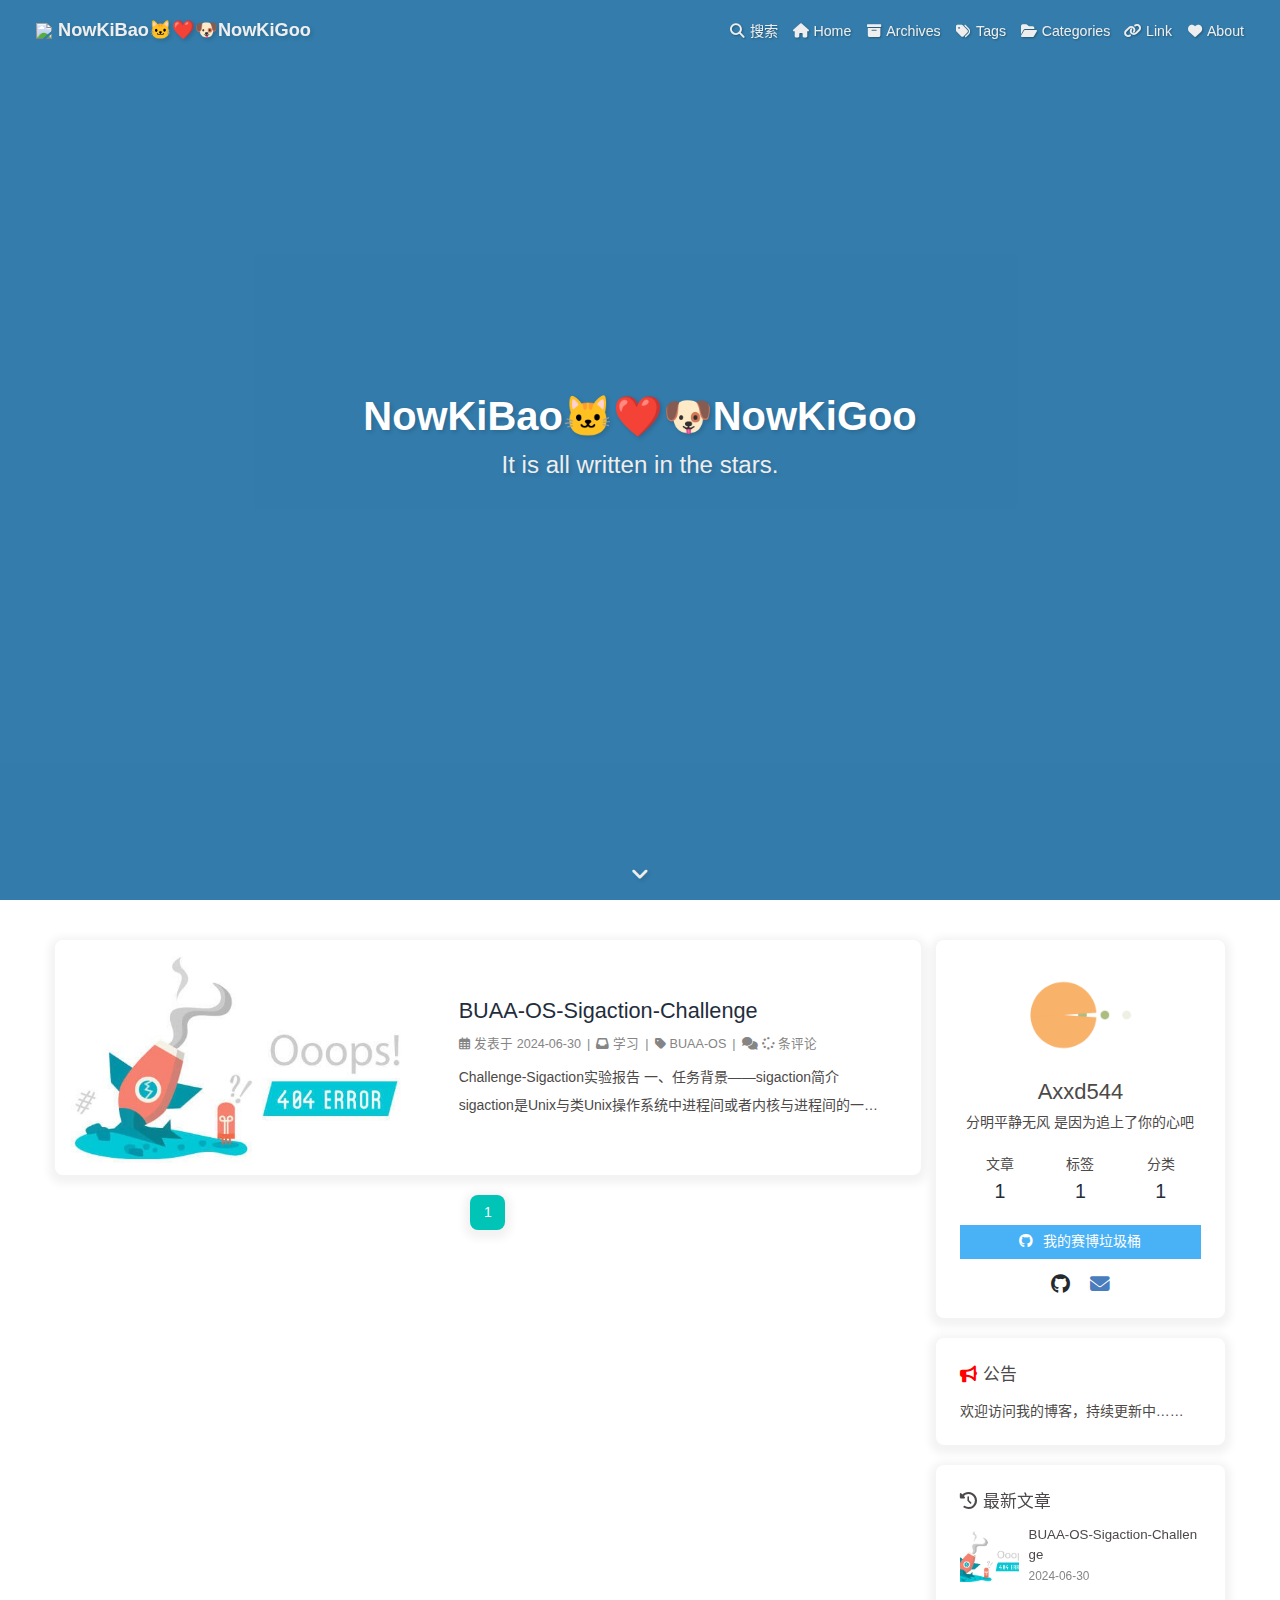
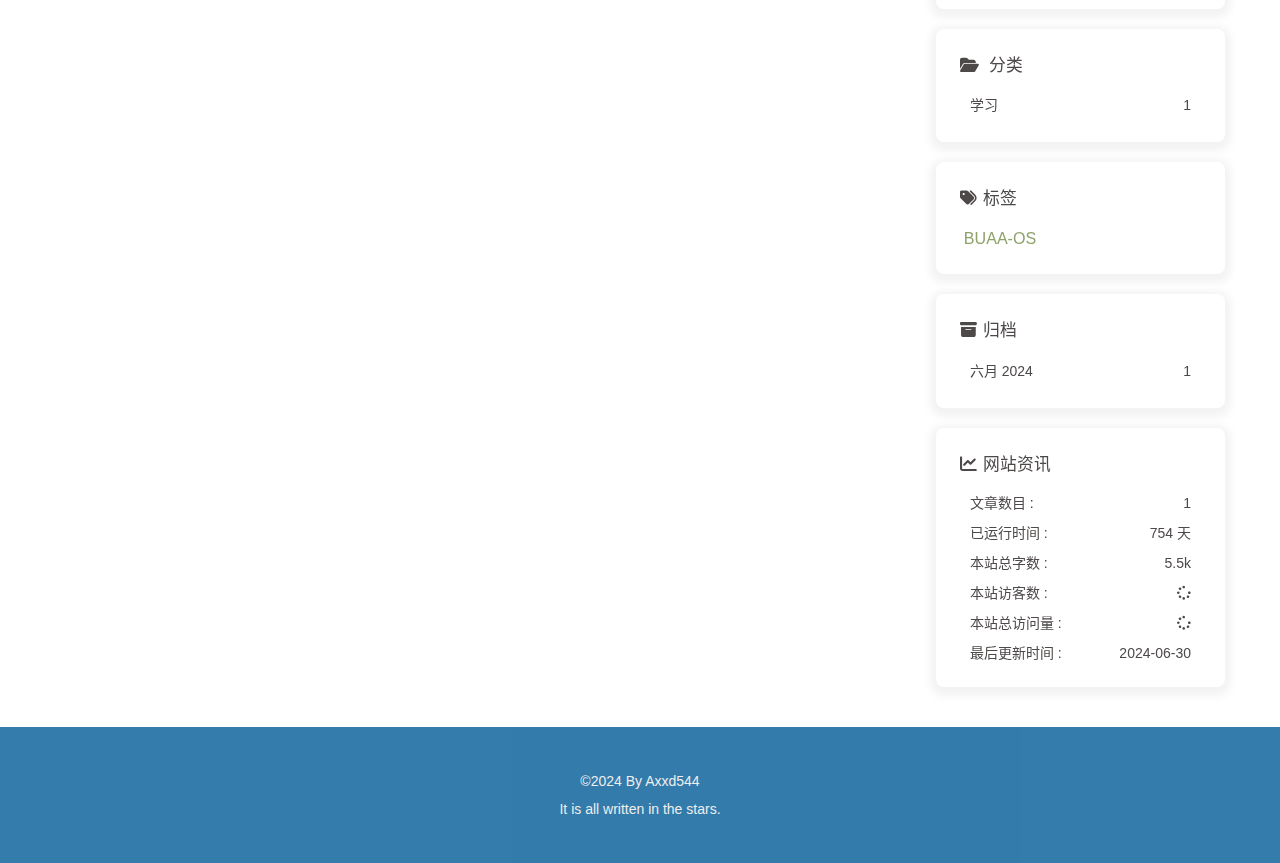
==== commit 8b86abd2: "Site updated: 2024-06-30 19:17:34" ====
--- a/index.html
+++ b/index.html
@@ -54,7 +54,7 @@
   isHome: true,
   isHighlightShrink: false,
   isToc: false,
-  postUpdate: '2024-06-30 19:00:08'
+  postUpdate: '2024-06-30 19:17:29'
 }</script><script>(win=>{
       win.saveToLocal = {
         set: (key, value, ttl) => {
@@ -172,7 +172,7 @@
     document.addEventListener('pjax:send', () => { preloader.initLoading() })
     document.addEventListener('pjax:complete', () => { preloader.endLoading() })
   }
-})()</script><div id="web_bg"></div><div id="sidebar"><div id="menu-mask"></div><div id="sidebar-menus"><div class="avatar-img is-center"><img src="https://cdn.jsdelivr.net/gh/axxd544/blog-img/blog-imgavatar.jpg" onerror="onerror=null;src='/img/friend_404.gif'" alt="avatar"/></div><div class="sidebar-site-data site-data is-center"><a href="/archives/"><div class="headline">文章</div><div class="length-num">1</div></a><a href="/tags/"><div class="headline">标签</div><div class="length-num">1</div></a><a href="/categories/"><div class="headline">分类</div><div class="length-num">1</div></a></div><hr class="custom-hr"/><div class="menus_items"><div class="menus_item"><a class="site-page" href="/"><i class="fa-fw fas fa-home"></i><span> Home</span></a></div><div class="menus_item"><a class="site-page" href="/archives/"><i class="fa-fw fas fa-archive"></i><span> Archives</span></a></div><div class="menus_item"><a class="site-page" href="/tags/"><i class="fa-fw fas fa-tags"></i><span> Tags</span></a></div><div class="menus_item"><a class="site-page" href="/categories/"><i class="fa-fw fas fa-folder-open"></i><span> Categories</span></a></div><div class="menus_item"><a class="site-page" href="/link/"><i class="fa-fw fas fa-link"></i><span> Link</span></a></div><div class="menus_item"><a class="site-page" href="/about/"><i class="fa-fw fas fa-heart"></i><span> About</span></a></div></div></div></div><div class="page" id="body-wrap"><header class="full_page fixed" id="page-header" style="background-image: url('https://cdn.jsdelivr.net/gh/axxd544/blog-img/blog-imgtop.jpg')"><nav id="nav"><span id="blog-info"><a href="/" title="NowKiBao🐱❤️🐶NowKiGoo"><img class="site-icon" src="https://cdn.jsdelivr.net/gh/axxd544/blog-img/blog-imgnav.jpg"/><span class="site-name">NowKiBao🐱❤️🐶NowKiGoo</span></a></span><div id="menus"><div id="search-button"><a class="site-page social-icon search" href="javascript:void(0);"><i class="fas fa-search fa-fw"></i><span> 搜索</span></a></div><div class="menus_items"><div class="menus_item"><a class="site-page" href="/"><i class="fa-fw fas fa-home"></i><span> Home</span></a></div><div class="menus_item"><a class="site-page" href="/archives/"><i class="fa-fw fas fa-archive"></i><span> Archives</span></a></div><div class="menus_item"><a class="site-page" href="/tags/"><i class="fa-fw fas fa-tags"></i><span> Tags</span></a></div><div class="menus_item"><a class="site-page" href="/categories/"><i class="fa-fw fas fa-folder-open"></i><span> Categories</span></a></div><div class="menus_item"><a class="site-page" href="/link/"><i class="fa-fw fas fa-link"></i><span> Link</span></a></div><div class="menus_item"><a class="site-page" href="/about/"><i class="fa-fw fas fa-heart"></i><span> About</span></a></div></div><div id="toggle-menu"><a class="site-page" href="javascript:void(0);"><i class="fas fa-bars fa-fw"></i></a></div></div></nav><div id="site-info"><h1 id="site-title">NowKiBao🐱❤️🐶NowKiGoo</h1><div id="site-subtitle"><span id="subtitle"></span></div><div id="site_social_icons"><a class="social-icon" href="https://github.com/axxd544" target="_blank" title="Github"><i class="fab fa-github" style="color: #24292e;"></i></a><a class="social-icon" href="mailto:2011572977@qq.com" target="_blank" title="Email"><i class="fas fa-envelope" style="color: #4a7dbe;"></i></a></div></div><div id="scroll-down"><i class="fas fa-angle-down scroll-down-effects"></i></div></header><main class="layout" id="content-inner"><div class="recent-posts" id="recent-posts"><div class="recent-post-item"><div class="post_cover left"><a href="/2024/06/30/BUAA-OS-Challenge-Sigaction/" title="BUAA-OS-Sigaction-Challenge"><img class="post-bg" src="https://cdn.jsdelivr.net/gh/axxd544/blog-img/blog-img0942.jpg" onerror="this.onerror=null;this.src='/img/404.jpg'" alt="BUAA-OS-Sigaction-Challenge"></a></div><div class="recent-post-info"><a class="article-title" href="/2024/06/30/BUAA-OS-Challenge-Sigaction/" title="BUAA-OS-Sigaction-Challenge">BUAA-OS-Sigaction-Challenge</a><div class="article-meta-wrap"><span class="post-meta-date"><i class="far fa-calendar-alt"></i><span class="article-meta-label">发表于</span><time datetime="2024-06-29T16:00:00.000Z" title="发表于 2024-06-30 00:00:00">2024-06-30</time></span><span class="article-meta"><span class="article-meta-separator">|</span><i class="fas fa-inbox"></i><a class="article-meta__categories" href="/categories/%E5%AD%A6%E4%B9%A0/">学习</a></span><span class="article-meta tags"><span class="article-meta-separator">|</span><i class="fas fa-tag"></i><a class="article-meta__tags" href="/tags/BUAA-OS/">BUAA-OS</a></span><span class="article-meta"><span class="article-meta-separator">|</span><i class="fas fa-comments"></i><a href="/2024/06/30/BUAA-OS-Challenge-Sigaction/#post-comment"><span class="valine-comment-count" data-xid="/2024/06/30/BUAA-OS-Challenge-Sigaction/"><i class="fa-solid fa-spinner fa-spin"></i></span></a><span class="article-meta-label"> 条评论</span></span></div><div class="content">Challenge-Sigaction实验报告
+})()</script><div id="sidebar"><div id="menu-mask"></div><div id="sidebar-menus"><div class="avatar-img is-center"><img src="https://cdn.jsdelivr.net/gh/axxd544/blog-img/blog-imgavatar.jpg" onerror="onerror=null;src='/img/friend_404.gif'" alt="avatar"/></div><div class="sidebar-site-data site-data is-center"><a href="/archives/"><div class="headline">文章</div><div class="length-num">1</div></a><a href="/tags/"><div class="headline">标签</div><div class="length-num">1</div></a><a href="/categories/"><div class="headline">分类</div><div class="length-num">1</div></a></div><hr class="custom-hr"/><div class="menus_items"><div class="menus_item"><a class="site-page" href="/"><i class="fa-fw fas fa-home"></i><span> Home</span></a></div><div class="menus_item"><a class="site-page" href="/archives/"><i class="fa-fw fas fa-archive"></i><span> Archives</span></a></div><div class="menus_item"><a class="site-page" href="/tags/"><i class="fa-fw fas fa-tags"></i><span> Tags</span></a></div><div class="menus_item"><a class="site-page" href="/categories/"><i class="fa-fw fas fa-folder-open"></i><span> Categories</span></a></div><div class="menus_item"><a class="site-page" href="/link/"><i class="fa-fw fas fa-link"></i><span> Link</span></a></div><div class="menus_item"><a class="site-page" href="/about/"><i class="fa-fw fas fa-heart"></i><span> About</span></a></div></div></div></div><div class="page" id="body-wrap"><header class="full_page fixed" id="page-header" style="background-image: url('https://cdn.jsdelivr.net/gh/axxd544/blog-img/blog-imgtop.jpg')"><nav id="nav"><span id="blog-info"><a href="/" title="NowKiBao🐱❤️🐶NowKiGoo"><img class="site-icon" src="https://cdn.jsdelivr.net/gh/axxd544/blog-img/blog-imgnav.jpg"/><span class="site-name">NowKiBao🐱❤️🐶NowKiGoo</span></a></span><div id="menus"><div id="search-button"><a class="site-page social-icon search" href="javascript:void(0);"><i class="fas fa-search fa-fw"></i><span> 搜索</span></a></div><div class="menus_items"><div class="menus_item"><a class="site-page" href="/"><i class="fa-fw fas fa-home"></i><span> Home</span></a></div><div class="menus_item"><a class="site-page" href="/archives/"><i class="fa-fw fas fa-archive"></i><span> Archives</span></a></div><div class="menus_item"><a class="site-page" href="/tags/"><i class="fa-fw fas fa-tags"></i><span> Tags</span></a></div><div class="menus_item"><a class="site-page" href="/categories/"><i class="fa-fw fas fa-folder-open"></i><span> Categories</span></a></div><div class="menus_item"><a class="site-page" href="/link/"><i class="fa-fw fas fa-link"></i><span> Link</span></a></div><div class="menus_item"><a class="site-page" href="/about/"><i class="fa-fw fas fa-heart"></i><span> About</span></a></div></div><div id="toggle-menu"><a class="site-page" href="javascript:void(0);"><i class="fas fa-bars fa-fw"></i></a></div></div></nav><div id="site-info"><h1 id="site-title">NowKiBao🐱❤️🐶NowKiGoo</h1><div id="site-subtitle"><span id="subtitle"></span></div><div id="site_social_icons"><a class="social-icon" href="https://github.com/axxd544" target="_blank" title="Github"><i class="fab fa-github" style="color: #24292e;"></i></a><a class="social-icon" href="mailto:2011572977@qq.com" target="_blank" title="Email"><i class="fas fa-envelope" style="color: #4a7dbe;"></i></a></div></div><div id="scroll-down"><i class="fas fa-angle-down scroll-down-effects"></i></div></header><main class="layout" id="content-inner"><div class="recent-posts" id="recent-posts"><div class="recent-post-item"><div class="post_cover left"><a href="/2024/06/30/BUAA-OS-Challenge-Sigaction/" title="BUAA-OS-Sigaction-Challenge"><img class="post-bg" src="https://cdn.jsdelivr.net/gh/axxd544/blog-img/blog-img0942.jpg" onerror="this.onerror=null;this.src='/img/404.jpg'" alt="BUAA-OS-Sigaction-Challenge"></a></div><div class="recent-post-info"><a class="article-title" href="/2024/06/30/BUAA-OS-Challenge-Sigaction/" title="BUAA-OS-Sigaction-Challenge">BUAA-OS-Sigaction-Challenge</a><div class="article-meta-wrap"><span class="post-meta-date"><i class="far fa-calendar-alt"></i><span class="article-meta-label">发表于</span><time datetime="2024-06-29T16:00:00.000Z" title="发表于 2024-06-30 00:00:00">2024-06-30</time></span><span class="article-meta"><span class="article-meta-separator">|</span><i class="fas fa-inbox"></i><a class="article-meta__categories" href="/categories/%E5%AD%A6%E4%B9%A0/">学习</a></span><span class="article-meta tags"><span class="article-meta-separator">|</span><i class="fas fa-tag"></i><a class="article-meta__tags" href="/tags/BUAA-OS/">BUAA-OS</a></span><span class="article-meta"><span class="article-meta-separator">|</span><i class="fas fa-comments"></i><a href="/2024/06/30/BUAA-OS-Challenge-Sigaction/#post-comment"><span class="valine-comment-count" data-xid="/2024/06/30/BUAA-OS-Challenge-Sigaction/"><i class="fa-solid fa-spinner fa-spin"></i></span></a><span class="article-meta-label"> 条评论</span></span></div><div class="content">Challenge-Sigaction实验报告
 一、任务背景——sigaction简介
 sigaction是Unix与类Unix操作系统中进程间或者内核与进程间的一种异步通信，用来提醒一个进程某一信号已经发生。
 
@@ -190,7 +190,7 @@
             </div>
             <ul class="card-category-list" id="aside-cat-list">
             <li class="card-category-list-item "><a class="card-category-list-link" href="/categories/%E5%AD%A6%E4%B9%A0/"><span class="card-category-list-name">学习</span><span class="card-category-list-count">1</span></a></li>
-            </ul></div><div class="card-widget card-tags"><div class="item-headline"><i class="fas fa-tags"></i><span>标签</span></div><div class="card-tag-cloud"><a href="/tags/BUAA-OS/" style="font-size: 1.15em; color: rgb(75, 120, 60)">BUAA-OS</a></div></div><div class="card-widget card-archives"><div class="item-headline"><i class="fas fa-archive"></i><span>归档</span></div><ul class="card-archive-list"><li class="card-archive-list-item"><a class="card-archive-list-link" href="/archives/2024/06/"><span class="card-archive-list-date">六月 2024</span><span class="card-archive-list-count">1</span></a></li></ul></div><div class="card-widget card-webinfo"><div class="item-headline"><i class="fas fa-chart-line"></i><span>网站资讯</span></div><div class="webinfo"><div class="webinfo-item"><div class="item-name">文章数目 :</div><div class="item-count">1</div></div><div class="webinfo-item"><div class="item-name">已运行时间 :</div><div class="item-count" id="runtimeshow" data-publishDate="2024-06-29T16:00:00.000Z"><i class="fa-solid fa-spinner fa-spin"></i></div></div><div class="webinfo-item"><div class="item-name">本站总字数 :</div><div class="item-count">5.5k</div></div><div class="webinfo-item"><div class="item-name">本站访客数 :</div><div class="item-count" id="busuanzi_value_site_uv"><i class="fa-solid fa-spinner fa-spin"></i></div></div><div class="webinfo-item"><div class="item-name">本站总访问量 :</div><div class="item-count" id="busuanzi_value_site_pv"><i class="fa-solid fa-spinner fa-spin"></i></div></div><div class="webinfo-item"><div class="item-name">最后更新时间 :</div><div class="item-count" id="last-push-date" data-lastPushDate="2024-06-30T11:00:08.433Z"><i class="fa-solid fa-spinner fa-spin"></i></div></div></div></div></div></div></main><footer id="footer" style="background-image: url('https://cdn.jsdelivr.net/gh/axxd544/blog-img/blog-imgtop.jpg')"><div id="footer-wrap"><div class="copyright">&copy;2024 By Axxd544</div><div class="footer_custom_text">It is all written in the stars.</div></div></footer></div><div id="rightside"><div id="rightside-config-hide"><button id="darkmode" type="button" title="浅色和深色模式转换"><i class="fas fa-adjust"></i></button><button id="hide-aside-btn" type="button" title="单栏和双栏切换"><i class="fas fa-arrows-alt-h"></i></button></div><div id="rightside-config-show"><button id="rightside-config" type="button" title="设置"><i class="fas fa-cog fa-spin"></i></button><button id="go-up" type="button" title="回到顶部"><span class="scroll-percent"></span><i class="fas fa-arrow-up"></i></button></div></div><div><script src="/js/utils.js?v=4.13.0"></script><script src="/js/main.js?v=4.13.0"></script><script src="https://cdn.jsdelivr.net/npm/@fancyapps/ui@5.0.33/dist/fancybox/fancybox.umd.min.js"></script><script src="https://cdn.jsdelivr.net/npm/instant.page@5.2.0/instantpage.min.js" type="module"></script><script>function panguFn () {
+            </ul></div><div class="card-widget card-tags"><div class="item-headline"><i class="fas fa-tags"></i><span>标签</span></div><div class="card-tag-cloud"><a href="/tags/BUAA-OS/" style="font-size: 1.15em; color: rgb(143, 162, 105)">BUAA-OS</a></div></div><div class="card-widget card-archives"><div class="item-headline"><i class="fas fa-archive"></i><span>归档</span></div><ul class="card-archive-list"><li class="card-archive-list-item"><a class="card-archive-list-link" href="/archives/2024/06/"><span class="card-archive-list-date">六月 2024</span><span class="card-archive-list-count">1</span></a></li></ul></div><div class="card-widget card-webinfo"><div class="item-headline"><i class="fas fa-chart-line"></i><span>网站资讯</span></div><div class="webinfo"><div class="webinfo-item"><div class="item-name">文章数目 :</div><div class="item-count">1</div></div><div class="webinfo-item"><div class="item-name">已运行时间 :</div><div class="item-count" id="runtimeshow" data-publishDate="2024-06-29T16:00:00.000Z"><i class="fa-solid fa-spinner fa-spin"></i></div></div><div class="webinfo-item"><div class="item-name">本站总字数 :</div><div class="item-count">5.5k</div></div><div class="webinfo-item"><div class="item-name">本站访客数 :</div><div class="item-count" id="busuanzi_value_site_uv"><i class="fa-solid fa-spinner fa-spin"></i></div></div><div class="webinfo-item"><div class="item-name">本站总访问量 :</div><div class="item-count" id="busuanzi_value_site_pv"><i class="fa-solid fa-spinner fa-spin"></i></div></div><div class="webinfo-item"><div class="item-name">最后更新时间 :</div><div class="item-count" id="last-push-date" data-lastPushDate="2024-06-30T11:17:29.459Z"><i class="fa-solid fa-spinner fa-spin"></i></div></div></div></div></div></div></main><footer id="footer" style="background-image: url('https://cdn.jsdelivr.net/gh/axxd544/blog-img/blog-imgtop.jpg')"><div id="footer-wrap"><div class="copyright">&copy;2024 By Axxd544</div><div class="footer_custom_text">It is all written in the stars.</div></div></footer></div><div id="rightside"><div id="rightside-config-hide"><button id="darkmode" type="button" title="浅色和深色模式转换"><i class="fas fa-adjust"></i></button><button id="hide-aside-btn" type="button" title="单栏和双栏切换"><i class="fas fa-arrows-alt-h"></i></button></div><div id="rightside-config-show"><button id="rightside-config" type="button" title="设置"><i class="fas fa-cog fa-spin"></i></button><button id="go-up" type="button" title="回到顶部"><span class="scroll-percent"></span><i class="fas fa-arrow-up"></i></button></div></div><div><script src="/js/utils.js?v=4.13.0"></script><script src="/js/main.js?v=4.13.0"></script><script src="https://cdn.jsdelivr.net/npm/@fancyapps/ui@5.0.33/dist/fancybox/fancybox.umd.min.js"></script><script src="https://cdn.jsdelivr.net/npm/instant.page@5.2.0/instantpage.min.js" type="module"></script><script>function panguFn () {
   if (typeof pangu === 'object') pangu.autoSpacingPage()
   else {
     getScript('https://cdn.jsdelivr.net/npm/pangu@4.0.7/dist/browser/pangu.min.js')
